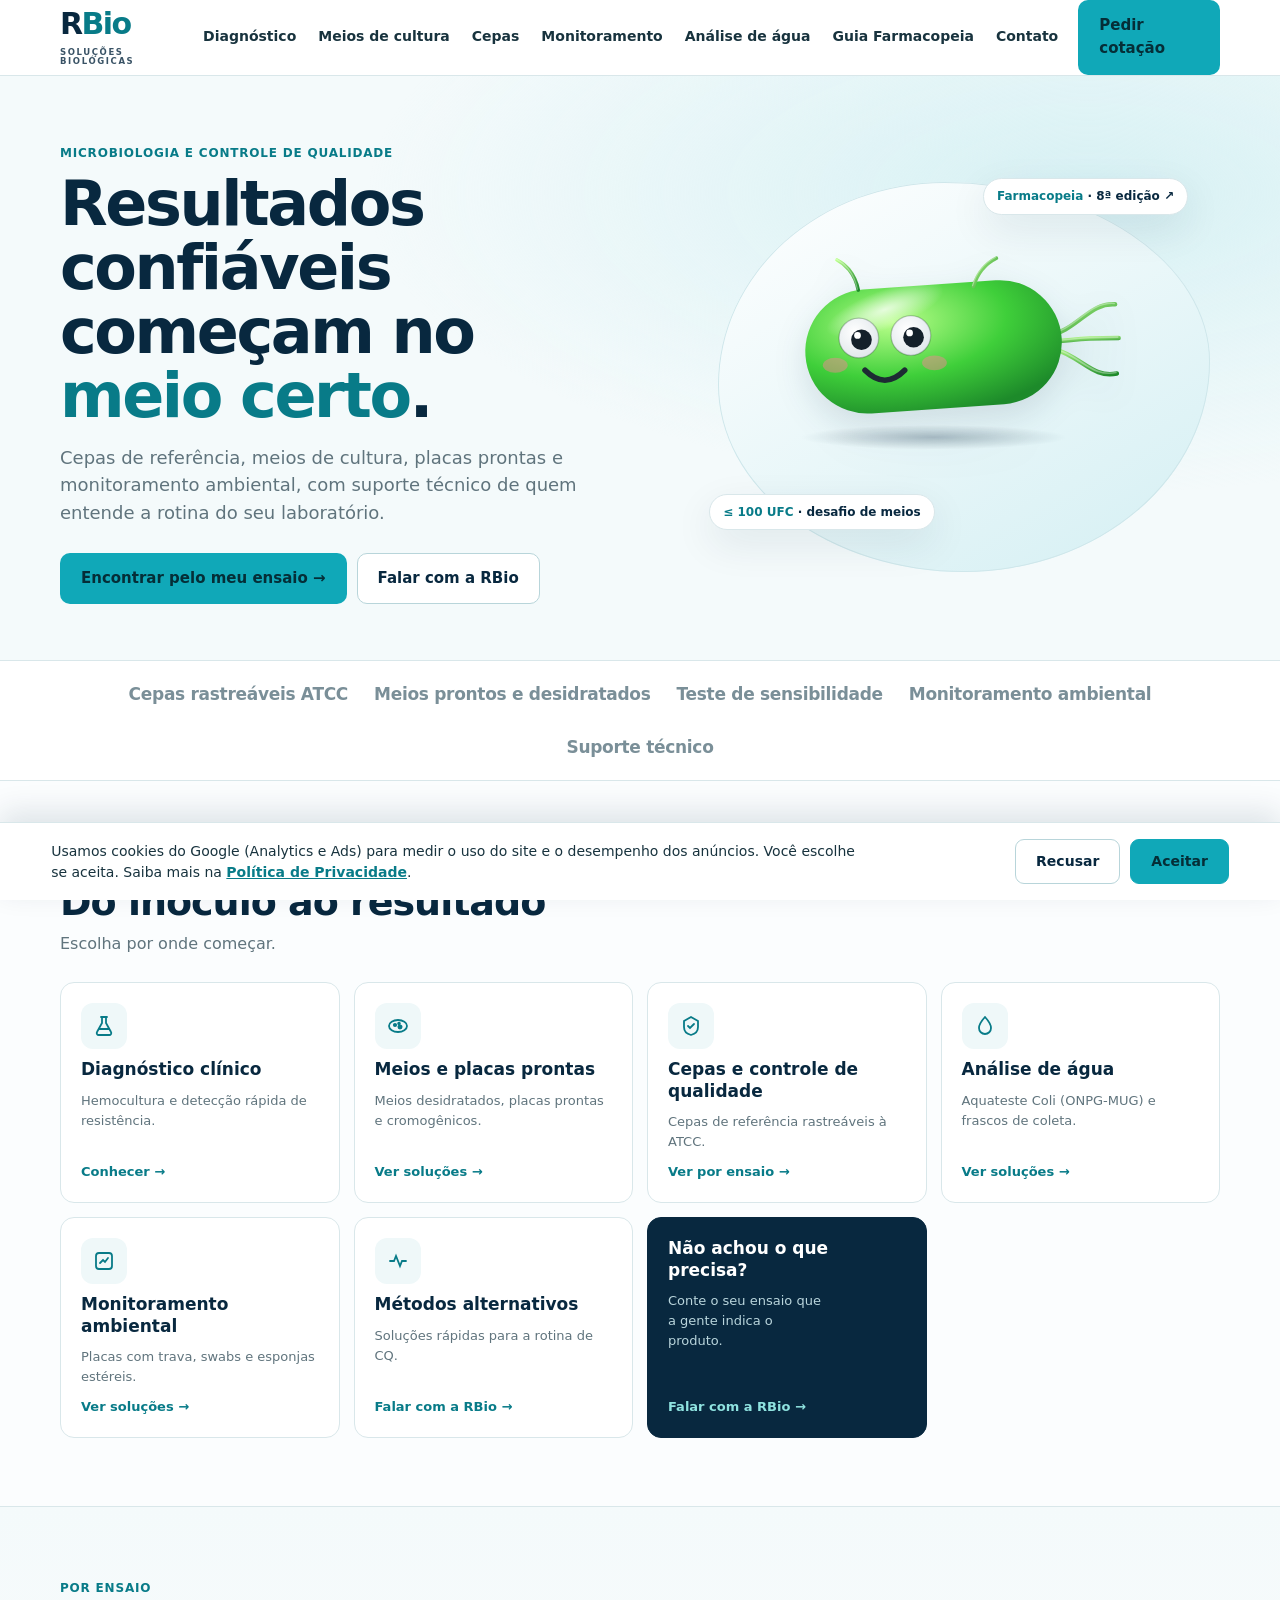
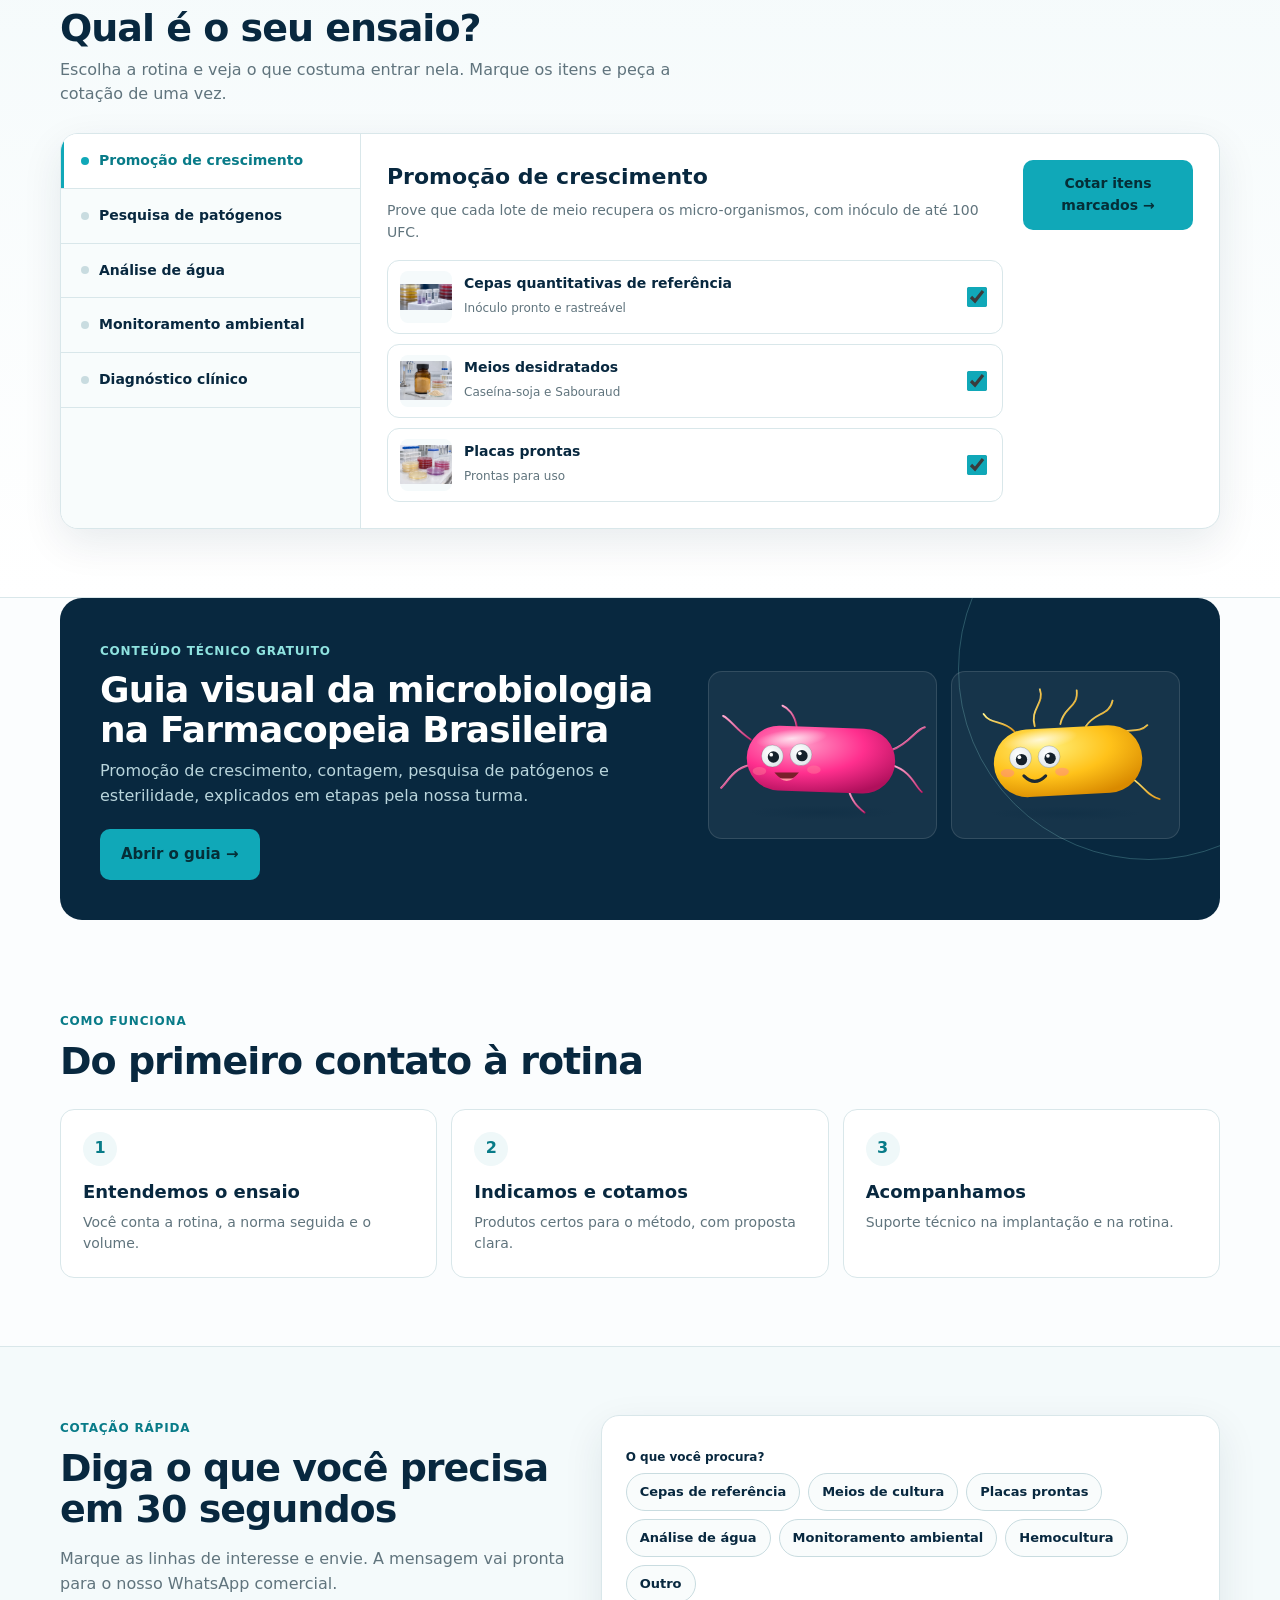
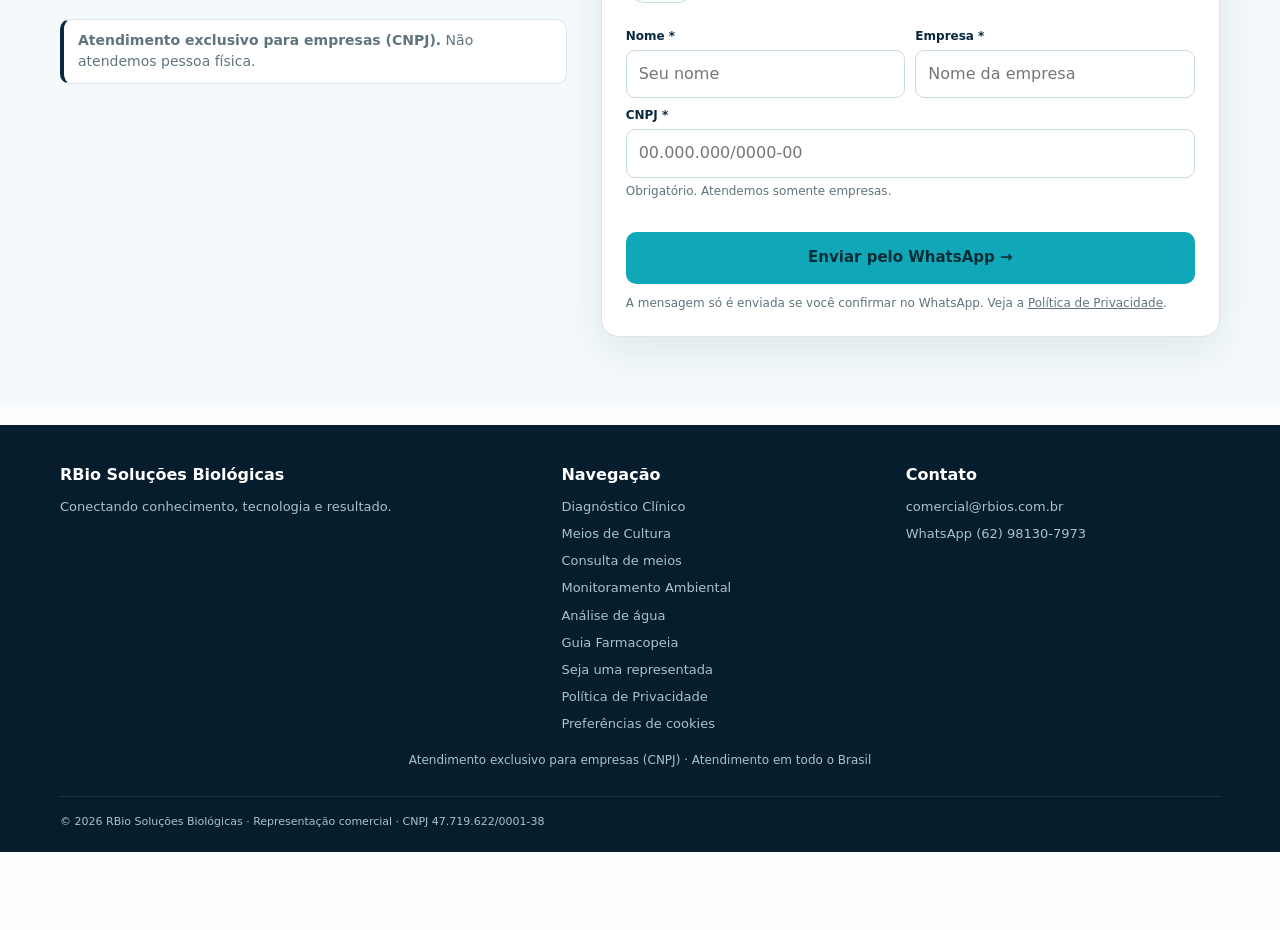
==== index.html @ 9f520101 "Remove MALDI-TOF/Zybio, Biokar e referências Microbiologics do site - Remove links de MALDI-TOF do m" ====
<!doctype html>
<html lang="pt-BR">
<head>
<meta charset="utf-8">
<meta name="viewport" content="width=device-width,initial-scale=1">
<title>RBio Soluções Biológicas | Microbiologia e controle de qualidade</title>
<meta name="description" content="Soluções em microbiologia, diagnóstico clínico, meios de cultura, monitoramento ambiental e análise de água para laboratórios e indústrias.">
<link rel="canonical" href="https://rbios.com.br/">
<meta property="og:type" content="website">
<meta property="og:site_name" content="RBio Soluções Biológicas">
<meta property="og:locale" content="pt_BR">
<meta property="og:title" content="RBio Soluções Biológicas | Microbiologia e controle de qualidade">
<meta property="og:description" content="Soluções em microbiologia, diagnóstico clínico, meios de cultura, monitoramento ambiental e análise de água para laboratórios e indústrias.">
<meta property="og:url" content="https://rbios.com.br/">
<meta name="theme-color" content="#0B2D4A">
<link rel="stylesheet" href="cookies.css">
<script src="cookies.js" defer></script>
<!-- Google Ads tag: RBio -->
<script async src="https://www.googletagmanager.com/gtag/js?id=AW-18527985961"></script>
<script src="tags.js"></script>
<link rel="icon" href="favicon.svg" type="image/svg+xml">
<style>
:root{--navy:#08283f;--navy2:#0d4663;--cyan:#10a8b8;--cyan-dark:#087b88;--ice:#eff8f9;--text:#18333e;--muted:#60747d;--line:#d9e7ea;--shadow:0 14px 40px rgba(8,40,63,.09);--r:14px}
*{box-sizing:border-box}html{scroll-behavior:smooth;scroll-padding-top:80px}
body{margin:0;font-family:Inter,ui-sans-serif,system-ui,-apple-system,"Segoe UI",Roboto,Arial,sans-serif;color:var(--text);background:#fbfdfe;line-height:1.55}
a{color:inherit;text-decoration:none}button,input,select{font:inherit}
.container{width:min(1160px,92%);margin:auto}
.btn{display:inline-flex;align-items:center;justify-content:center;gap:8px;padding:13px 20px;border-radius:10px;font-size:15px;font-weight:800;border:1px solid transparent;cursor:pointer;transition:.2s}
.btn-primary{background:var(--cyan);color:#052e37}.btn-primary:hover{background:#0796a5;transform:translateY(-1px)}
.btn-outline{background:#fff;border-color:#b8d5da;color:var(--navy)}.btn-outline:hover{border-color:var(--cyan)}
.btn-dark{background:var(--navy);color:#fff}
.eyebrow{display:inline-block;color:var(--cyan-dark);font-size:12px;font-weight:850;letter-spacing:.8px;text-transform:uppercase;margin-bottom:10px}
/* header */
.header{position:sticky;top:0;z-index:50;background:rgba(255,255,255,.96);backdrop-filter:blur(10px);border-bottom:1px solid var(--line)}
.nav{min-height:70px;display:flex;align-items:center;justify-content:space-between;gap:20px}
.brand-wordmark{font-size:30px;line-height:1;font-weight:800;letter-spacing:-1.6px}.brand-wordmark b{color:var(--navy)}.brand-wordmark i{color:#087b88;font-style:normal}.brand-wordmark small{display:block;font-size:8.5px;margin-top:6px;letter-spacing:1.6px;color:#08283f;opacity:.8;font-weight:800}
.menu{display:flex;gap:22px;font-size:14px;font-weight:750}.menu a:hover{color:var(--cyan-dark)}
.menu-toggle{display:none;border:1px solid var(--line);background:#fff;border-radius:8px;width:42px;height:42px;font-size:20px;color:var(--navy)}
.mobile-menu{display:none;background:#fff;border-top:1px solid var(--line)}.mobile-menu a{display:block;padding:14px 4%;border-bottom:1px solid var(--line);font-weight:750}.mobile-menu.open{display:block}
/* hero */
.hero{position:relative;overflow:hidden;background:radial-gradient(1200px 500px at 85% 20%,#d7f1f4 0%,rgba(215,241,244,0) 60%),#f4fafb;border-bottom:1px solid var(--line);padding:64px 0 56px}
.hero-grid{display:grid;grid-template-columns:1.05fr .95fr;gap:40px;align-items:center}
.hero h1{font-size:clamp(38px,5vw,62px);line-height:1.03;letter-spacing:-2.4px;color:var(--navy);margin:0 0 16px}
.hero h1 em{font-style:normal;color:var(--cyan-dark)}
.hero p{font-size:18px;color:var(--muted);margin:0;max-width:560px}
.actions{display:flex;gap:10px;flex-wrap:wrap;margin-top:26px}
.trust{display:flex;gap:18px;flex-wrap:wrap;margin-top:24px;font-size:13px;color:var(--muted);font-weight:700}
.trust span:before{content:"✓";color:var(--cyan-dark);margin-right:6px;font-weight:900}
.stage{position:relative;height:440px}
.blob{position:absolute;inset:30px 10px 20px 30px;background:linear-gradient(150deg,#ffffff 0%,#d4eff3 100%);border-radius:46% 54% 50% 50%/52% 46% 54% 48%;box-shadow:inset 0 0 0 1px #cfe7eb}
.ch{position:absolute;filter:drop-shadow(0 12px 16px rgba(8,40,63,.12));animation:float 5s ease-in-out infinite}
.ch img{width:100%;display:block}.ch:hover img{transform:scale(1.04);transition:.2s}.ch:focus-visible{outline:3px solid rgba(16,168,184,.5);border-radius:20px}
@keyframes float{0%,100%{transform:translateY(0)}50%{transform:translateY(-10px)}}
.ch.c1{width:70%;left:12%;top:12%;animation-delay:0s;z-index:3}
.ch.c2{width:34%;left:0;top:4%;animation-delay:-1.2s}
.ch.c3{width:34%;right:-2%;top:2%;animation-delay:-2.4s}
.ch.c4{width:34%;right:2%;bottom:4%;animation-delay:-3.1s}
.ch.c5{width:33%;right:0;bottom:4%;animation-delay:-.6s}
.tag{position:absolute;z-index:4;background:#fff;border:1px solid var(--line);border-radius:999px;padding:8px 13px;font-size:12px;font-weight:800;color:var(--navy);box-shadow:var(--shadow)}
.tag b{color:var(--cyan-dark)}
a.tag{text-decoration:none;cursor:pointer}a.tag:hover{border-color:var(--cyan-dark)}
.tag.t1{left:4%;bottom:14%}.tag.t2{right:6%;top:6%}
.rel{position:relative}.peek{position:absolute;z-index:2;width:190px;animation:float 5.5s ease-in-out infinite;filter:drop-shadow(0 12px 16px rgba(8,40,63,.12))}.peek img{width:100%;display:block}
.peek.p-sol{right:10px;top:-50px;width:150px}.peek.p-maldi{left:-70px;bottom:-56px;width:170px;animation-delay:-2s}.feature .peek img{border:0;box-shadow:none;border-radius:0}.peek.p-steps{right:10px;top:-40px;width:180px;animation-delay:-1s}
@media(prefers-reduced-motion:reduce){.ch,.peek{animation:none}}
/* brands */
.brands{background:#fff;border-bottom:1px solid var(--line);padding:20px 0}
.brands .container{display:flex;align-items:center;gap:26px;flex-wrap:wrap;justify-content:center}
.brands small{font-size:11px;letter-spacing:1px;text-transform:uppercase;color:var(--muted);font-weight:800}
.brand-chip{font-size:17px;font-weight:850;color:#7a8f98;letter-spacing:-.3px}
/* sections */
section{padding:68px 0}
.head{margin-bottom:26px}.head h2{margin:0;color:var(--navy);font-size:clamp(28px,3.4vw,38px);letter-spacing:-1px;line-height:1.1}.head p{margin:8px 0 0;color:var(--muted);max-width:640px}
.grid4{display:grid;grid-template-columns:repeat(4,1fr);gap:14px}
.card{position:relative;display:flex;flex-direction:column;gap:10px;background:#fff;border:1px solid var(--line);border-radius:var(--r);padding:20px;min-height:178px;transition:.2s;overflow:hidden}
.card:hover{border-color:#9ccfd5;transform:translateY(-3px);box-shadow:var(--shadow)}
.ico{width:46px;height:46px;border-radius:12px;background:var(--ice);display:grid;place-items:center;color:var(--cyan-dark)}
.ico svg{width:24px;height:24px}
.card h3{margin:0;color:var(--navy);font-size:17px;line-height:1.25}
.card p{margin:0;color:var(--muted);font-size:13px}
.card .go{margin-top:auto;font-size:13px;font-weight:850;color:var(--cyan-dark)}
.card.cta{background:var(--navy);border-color:var(--navy);color:#fff}.card.cta h3{color:#fff}.card.cta p{color:#b9d5dc}.card.cta .go{color:#8fe3e0}
.card.cta{padding-right:96px}.card.cta img{position:absolute;right:-18px;bottom:-14px;width:120px;opacity:.95}
/* finder */
.finder{background:linear-gradient(180deg,#f4fafb,#fff);border-top:1px solid var(--line);border-bottom:1px solid var(--line)}
.finder-box{display:grid;grid-template-columns:300px 1fr;gap:0;background:#fff;border:1px solid var(--line);border-radius:18px;overflow:hidden;box-shadow:var(--shadow)}
.tabs{display:flex;flex-direction:column;border-right:1px solid var(--line);background:#f8fcfc}
.tabs button{all:unset;cursor:pointer;padding:16px 20px;border-bottom:1px solid var(--line);font-size:14px;font-weight:800;color:var(--navy);display:flex;gap:10px;align-items:center}
.tabs button:before{content:"";width:8px;height:8px;border-radius:50%;background:#c9dce0}
.tabs button[aria-selected="true"]{background:#fff;color:var(--cyan-dark);box-shadow:inset 3px 0 0 var(--cyan)}
.tabs button[aria-selected="true"]:before{background:var(--cyan)}
.tabs button:focus-visible{outline:3px solid rgba(16,168,184,.45);outline-offset:-3px}
.panel{padding:26px;display:grid;grid-template-columns:1fr 170px;gap:20px}
.panel h3{margin:0 0 6px;color:var(--navy);font-size:22px}.panel>div>p{margin:0 0 16px;color:var(--muted);font-size:14px}
.items{display:grid;gap:10px}
.item{display:flex;gap:12px;align-items:center;border:1px solid var(--line);border-radius:12px;padding:10px 12px}
.item img{width:52px;height:52px;object-fit:contain;background:#f5fafb;border-radius:8px;flex:0 0 auto}
.item b{display:block;color:var(--navy);font-size:14px}.item span{font-size:12px;color:var(--muted)}
.item input{margin-left:auto;width:20px;height:20px;accent-color:var(--cyan)}
.panel-side{display:flex;flex-direction:column;align-items:center;justify-content:space-between;gap:14px;text-align:center}
.panel-side img{width:100%;max-width:170px}
.panel-side .btn{width:100%;font-size:14px;padding:12px 10px}
/* destaque */
.feature{display:grid;grid-template-columns:1fr 1fr;gap:40px;align-items:center}
.feature img{width:100%;border-radius:16px;border:1px solid var(--line);box-shadow:var(--shadow)}
.feature h2{font-size:clamp(28px,3.4vw,40px);color:var(--navy);margin:0 0 10px;letter-spacing:-1px;line-height:1.08}
.feature p{color:var(--muted);font-size:17px}
.stats{display:grid;grid-template-columns:repeat(3,1fr);gap:10px;margin:20px 0 24px}
.stat{border:1px solid var(--line);border-radius:12px;padding:12px;background:#fff}.stat b{display:block;color:var(--navy);font-size:15px}.stat span{font-size:12px;color:var(--muted)}
/* guide */
.guide{background:var(--navy);color:#dcefF2;border-radius:22px;padding:40px;display:grid;grid-template-columns:1.1fr .9fr;gap:30px;align-items:center;overflow:hidden;position:relative}
.guide:after{content:"";position:absolute;right:-120px;top:-120px;width:380px;height:380px;border-radius:50%;border:1px solid rgba(143,227,224,.25)}
.guide h2{color:#fff;font-size:clamp(26px,3.2vw,36px);margin:0 0 10px;letter-spacing:-.8px;line-height:1.1}.guide p{color:#b9d5dc;margin:0 0 20px}
.guide .eyebrow{color:#8fe3e0}
.turma{display:grid;grid-template-columns:repeat(3,1fr);gap:8px;position:relative;z-index:1}
.turma span{display:block}.turma.duo{grid-template-columns:1fr 1fr;gap:14px}.turma img{width:100%;background:rgba(255,255,255,.06);border:1px solid rgba(255,255,255,.12);border-radius:14px;padding:6px}
/* steps */
.steps{display:grid;grid-template-columns:repeat(3,1fr);gap:14px;counter-reset:s}
.step{background:#fff;border:1px solid var(--line);border-radius:var(--r);padding:22px}
.step:before{counter-increment:s;content:counter(s);display:grid;place-items:center;width:34px;height:34px;border-radius:50%;background:var(--ice);color:var(--cyan-dark);font-weight:900;margin-bottom:12px}
.step h3{margin:0 0 6px;color:var(--navy);font-size:18px}.step p{margin:0;color:var(--muted);font-size:14px}
/* quote */
.quote{display:grid;grid-template-columns:.9fr 1.1fr;gap:34px;align-items:start}
.quote h2{color:var(--navy);font-size:clamp(28px,3.4vw,38px);margin:0 0 10px;letter-spacing:-1px;line-height:1.1}.quote p{color:var(--muted)}
.qform{background:#fff;border:1px solid var(--line);border-radius:18px;padding:24px;box-shadow:var(--shadow)}
.chips{display:flex;flex-wrap:wrap;gap:8px;margin:6px 0 16px}
.chips label{cursor:pointer}.chips input{position:absolute;opacity:0}
.chips span{display:inline-block;border:1px solid #c9dce0;border-radius:999px;padding:8px 13px;font-size:13px;font-weight:750;color:var(--navy);background:#f9fcfc;transition:.15s}
.chips input:checked+span{background:var(--cyan);border-color:var(--cyan);color:#052e37}
.chips input:focus-visible+span{outline:3px solid rgba(16,168,184,.45)}
.qform label.f{display:block;font-size:12px;font-weight:800;color:var(--navy);margin:8px 0 4px}
.qform input[type=text]{width:100%;border:1px solid #c9dce0;border-radius:9px;padding:11px 12px}
.two{display:grid;grid-template-columns:1fr 1fr;gap:10px}
.cnpj-note{display:inline-block;background:#fff;border:1px solid var(--line);border-left:4px solid var(--navy);border-radius:10px;padding:10px 14px;font-size:14px;margin-top:6px}
.qerr{color:#b42318;font-size:12px;min-height:16px;margin:8px 0}
footer{background:#061d2d;color:#a9c2cc;padding:38px 0 22px;margin-top:20px}
.footer-grid{display:grid;grid-template-columns:1.5fr 1fr 1fr;gap:30px}.footer-title{color:#fff;font-weight:850;margin-bottom:9px}footer a{display:block;font-size:13px;margin:7px 0}
.copyright{border-top:1px solid rgba(255,255,255,.1);margin-top:26px;padding-top:16px;font-size:11px}

@media(max-width:960px){.menu,.nav>.btn{display:none}.menu-toggle{display:block}.hero-grid,.feature,.guide,.quote{grid-template-columns:1fr}.stage{height:340px;max-width:460px;margin:auto;width:100%}.grid4{grid-template-columns:1fr 1fr}.finder-box{grid-template-columns:1fr}.tabs{flex-direction:row;overflow-x:auto;border-right:0;border-bottom:1px solid var(--line)}.tabs button{white-space:nowrap;border-bottom:0;border-right:1px solid var(--line)}.tabs button[aria-selected="true"]{box-shadow:inset 0 -3px 0 var(--cyan)}.panel{grid-template-columns:1fr}.panel-side{flex-direction:row}.panel-side img{max-width:110px}.steps{grid-template-columns:1fr}.footer-grid{grid-template-columns:1fr 1fr}}
@media(max-width:960px){.peek{width:130px}.peek.p-sol{top:-20px}.peek.p-maldi{left:auto;right:-6px;bottom:auto;top:-70px;width:120px}.peek.p-steps{top:-26px;width:120px}}
@media(max-width:560px){.has-peek .head{padding-right:92px}.peek{width:92px}.peek.p-sol{top:-6px;right:-8px}.peek.p-steps{width:96px;top:-4px;right:-8px}.quote span[data-acao]{width:120px!important}.hero{padding:40px 0}.hero p{font-size:16px}.actions .btn{width:100%}.stage{height:290px}.grid4{grid-template-columns:1fr 1fr;gap:10px}.card{min-height:auto;padding:14px;gap:8px}.card p{display:none}.card h3{font-size:15px}.ico{width:38px;height:38px}.card.cta{grid-column:1/-1;padding-right:110px}.card.cta p{display:block}.tag{font-size:10.5px;padding:6px 10px}.tag.t1{left:0;top:auto;bottom:-2%}.tag.t2{right:0;top:-2%}.stats{grid-template-columns:1fr}.guide{padding:26px}.two{grid-template-columns:1fr}.footer-grid{grid-template-columns:1fr}.brand-chip{font-size:15px}.brands .container{gap:14px}}
.feature .rel>img{height:auto!important;aspect-ratio:2/1;object-fit:cover}
.menu a{white-space:nowrap}
@media(max-width:1180px){.menu,.nav>.btn{display:none}.menu-toggle{display:block}}
</style>
</head>
<body>
<header class="header">
<div class="container nav">
<a class="brand" href="index.html" aria-label="RBio Soluções Biológicas"><span class="brand-wordmark"><b>R</b><i>Bio</i><small>SOLUÇÕES BIOLÓGICAS</small></span></a>
<nav class="menu" aria-label="Navegação principal"><a href="diagnostico-clinico.html">Diagnóstico</a><a href="meios-de-cultura.html">Meios de cultura</a><a href="cepas-de-referencia.html">Cepas</a><a href="monitoramento-ambiental.html">Monitoramento</a><a href="analise-de-agua.html">Análise de água</a><a href="farmacopeia.html">Guia Farmacopeia</a><a href="#contato">Contato</a></nav>
<a class="btn btn-primary" href="#contato">Pedir cotação</a>
<button class="menu-toggle" aria-label="Abrir menu" aria-expanded="false" aria-controls="mm" onclick="this.setAttribute('aria-expanded',document.getElementById('mm').classList.toggle('open'))">☰</button>
</div>
<div class="mobile-menu" id="mm"><a href="index.html">Início</a><a href="diagnostico-clinico.html">Diagnóstico</a><a href="meios-de-cultura.html">Meios de cultura</a><a href="cepas-de-referencia.html">Cepas de referência</a><a href="monitoramento-ambiental.html">Monitoramento</a><a href="analise-de-agua.html">Análise de água</a><a href="farmacopeia.html">Guia Farmacopeia</a><a href="#contato">Contato</a></div>
</header>

<main>
<section class="hero">
<div class="container hero-grid">
<div>
<span class="eyebrow">Microbiologia e controle de qualidade</span>
<h1>Resultados confiáveis começam no <em>meio certo</em>.</h1>
<p>Cepas de referência, meios de cultura, placas prontas e monitoramento ambiental, com suporte técnico de quem entende a rotina do seu laboratório.</p>
<div class="actions"><a class="btn btn-primary" href="#ensaio">Encontrar pelo meu ensaio →</a><a class="btn btn-outline" href="#contato">Falar com a RBio</a></div>
</div>
<div class="stage">
<div class="blob"></div>
<div class="ch c1" data-acao="pigmento" data-nome="Pseudomonas aeruginosa" data-fato="Nado com um flagelo polar. Me pega se for capaz!"><img src="img/turma/pseudomonas.svg" alt="Pseudomonas aeruginosa"></div>
<div class="tag t1" aria-hidden="true"><b>≤ 100 UFC</b> · desafio de meios</div>
<a class="tag t2" href="https://www.gov.br/anvisa/pt-br/assuntos/farmacopeia/farmacopeia-brasileira" target="_blank" rel="noopener" aria-label="Farmacopeia Brasileira 8ª edição no site da Anvisa (abre em nova aba)"><b>Farmacopeia</b> · 8ª edição ↗</a>
</div>
</div>
</section>

<div class="brands"><div class="container"><span class="brand-chip">Cepas rastreáveis ATCC</span><span class="brand-chip">Meios prontos e desidratados</span><span class="brand-chip">Teste de sensibilidade</span><span class="brand-chip">Monitoramento ambiental</span><span class="brand-chip">Suporte técnico</span></div></div>

<section id="solucoes">
<div class="container rel">
<div class="head"><span class="eyebrow">Soluções</span><h2>Do inóculo ao resultado</h2><p>Escolha por onde começar.</p></div>
<div class="grid4">
<a class="card" href="diagnostico-clinico.html"><span class="ico"><svg viewBox="0 0 24 24" fill="none" stroke="currentColor" stroke-width="1.8" stroke-linecap="round"><path d="M9 3h6M10 3v6l-5 9a2 2 0 0 0 2 3h10a2 2 0 0 0 2-3l-5-9V3"/><path d="M7.5 15h9"/></svg></span><h3>Diagnóstico clínico</h3><p>Hemocultura e detecção rápida de resistência.</p><span class="go">Conhecer →</span></a>
<a class="card" href="meios-de-cultura.html"><span class="ico"><svg viewBox="0 0 24 24" fill="none" stroke="currentColor" stroke-width="1.8"><ellipse cx="12" cy="12" rx="9" ry="6"/><circle cx="9" cy="11" r="1.2" fill="currentColor"/><circle cx="14" cy="13" r="1.6" fill="currentColor"/><circle cx="13" cy="9.5" r=".9" fill="currentColor"/></svg></span><h3>Meios e placas prontas</h3><p>Meios desidratados, placas prontas e cromogênicos.</p><span class="go">Ver soluções →</span></a>
<a class="card" href="#ensaio"><span class="ico"><svg viewBox="0 0 24 24" fill="none" stroke="currentColor" stroke-width="1.8" stroke-linecap="round"><path d="M12 3l7 4v6c0 4-3 7-7 8-4-1-7-4-7-8V7z"/><path d="M9 12l2 2 4-4"/></svg></span><h3>Cepas e controle de qualidade</h3><p>Cepas de referência rastreáveis à ATCC.</p><span class="go">Ver por ensaio →</span></a>
<a class="card" href="analise-de-agua.html"><span class="ico"><svg viewBox="0 0 24 24" fill="none" stroke="currentColor" stroke-width="1.8" stroke-linecap="round"><path d="M12 3s6 6.5 6 11a6 6 0 0 1-12 0c0-4.5 6-11 6-11z"/></svg></span><h3>Análise de água</h3><p>Aquateste Coli (ONPG-MUG) e frascos de coleta.</p><span class="go">Ver soluções →</span></a>
<a class="card" href="monitoramento-ambiental.html"><span class="ico"><svg viewBox="0 0 24 24" fill="none" stroke="currentColor" stroke-width="1.8" stroke-linecap="round"><rect x="4" y="4" width="16" height="16" rx="3"/><path d="M8 14l3-3 2 2 3-4"/></svg></span><h3>Monitoramento ambiental</h3><p>Placas com trava, swabs e esponjas estéreis.</p><span class="go">Ver soluções →</span></a>
<a class="card" href="#contato"><span class="ico"><svg viewBox="0 0 24 24" fill="none" stroke="currentColor" stroke-width="1.8" stroke-linecap="round"><path d="M4 12h4l2-5 4 10 2-5h4"/></svg></span><h3>Métodos alternativos</h3><p>Soluções rápidas para a rotina de CQ.</p><span class="go">Falar com a RBio →</span></a>
<a class="card cta" href="#contato"><h3>Não achou o que precisa?</h3><p>Conte o seu ensaio que a gente indica o produto.</p><span class="go">Falar com a RBio →</span></a>
</div>
</div>
</section>

<section class="finder" id="ensaio">
<div class="container">
<div class="head"><span class="eyebrow">Por ensaio</span><h2>Qual é o seu ensaio?</h2><p>Escolha a rotina e veja o que costuma entrar nela. Marque os itens e peça a cotação de uma vez.</p></div>
<div class="finder-box">
<div class="tabs" role="tablist" id="tabs"></div>
<div class="panel" id="panel" role="tabpanel"></div>
</div>
</div>
</section>


<section style="padding-top:0">
<div class="container">
<div class="guide">
<div>
<span class="eyebrow">Conteúdo técnico gratuito</span>
<h2>Guia visual da microbiologia na Farmacopeia Brasileira</h2>
<p>Promoção de crescimento, contagem, pesquisa de patógenos e esterilidade, explicados em etapas pela nossa turma.</p>
<a class="btn btn-primary" href="farmacopeia.html">Abrir o guia →</a>
</div>
<div class="turma duo"><span data-acao="agito" data-nome="Escherichia coli" data-fato="Sou rosa no MacConkey porque fermento lactose."><img src="img/turma/ecoli.svg" alt="Escherichia coli"></span><span data-acao="agito" data-nome="Salmonella" data-fato="No XLD, minhas colônias ficam com centro preto."><img src="img/turma/salmonella.svg" alt="Salmonella"></span></div>
</div>
</div>
</section>

<section style="padding-top:20px">
<div class="container">
<div class="rel"></div>
<div class="head"><span class="eyebrow">Como funciona</span><h2>Do primeiro contato à rotina</h2></div>
<div class="steps">
<div class="step"><h3>Entendemos o ensaio</h3><p>Você conta a rotina, a norma seguida e o volume.</p></div>
<div class="step"><h3>Indicamos e cotamos</h3><p>Produtos certos para o método, com proposta clara.</p></div>
<div class="step"><h3>Acompanhamos</h3><p>Suporte técnico na implantação e na rotina.</p></div>
</div>
</div>
</section>

<section id="contato" style="background:#f4fafb;border-top:1px solid var(--line)">
<div class="container quote">
<div>
<span class="eyebrow">Cotação rápida</span>
<h2>Diga o que você precisa em 30 segundos</h2>
<p>Marque as linhas de interesse e envie. A mensagem vai pronta para o nosso WhatsApp comercial.</p>
<p class="cnpj-note"><strong>Atendimento exclusivo para empresas (CNPJ).</strong> Não atendemos pessoa física.</p>
</div>
<form class="qform" id="qform" novalidate>
<label class="f">O que você procura?</label>
<div class="chips" id="chips"></div>
<div class="two"><div><label class="f" for="qn">Nome *</label><input type="text" id="qn" placeholder="Seu nome" autocomplete="name" required></div><div><label class="f" for="qe">Empresa *</label><input type="text" id="qe" placeholder="Nome da empresa" autocomplete="organization" required></div></div>
<label class="f" for="qc">CNPJ *</label><input type="text" id="qc" placeholder="00.000.000/0000-00" inputmode="numeric" maxlength="18" autocomplete="off" required aria-describedby="qcd">
<p id="qcd" style="font-size:12px;color:var(--muted);margin:4px 0 0">Obrigatório. Atendemos somente empresas.</p>
<p class="qerr" id="qerr" role="alert"></p>
<button class="btn btn-primary" type="submit" style="width:100%">Enviar pelo WhatsApp →</button>
<p style="font-size:12px;color:var(--muted);margin:10px 0 0">A mensagem só é enviada se você confirmar no WhatsApp. Veja a <a href="politica-de-privacidade.html" style="text-decoration:underline">Política de Privacidade</a>.</p>
</form>
</div>
</section>
</main>

<footer><div class="container footer-grid"><div><div class="footer-title">RBio Soluções Biológicas</div><div style="font-size:13px">Conectando conhecimento, tecnologia e resultado.</div></div><div><div class="footer-title">Navegação</div><a href="diagnostico-clinico.html">Diagnóstico Clínico</a><a href="meios-de-cultura.html">Meios de Cultura</a><a href="consulta-meios.html">Consulta de meios</a><a href="monitoramento-ambiental.html">Monitoramento Ambiental</a><a href="analise-de-agua.html">Análise de água</a><a href="farmacopeia.html">Guia Farmacopeia</a><a href="parcerias.html">Seja uma representada</a><a href="politica-de-privacidade.html">Política de Privacidade</a><a href="politica-de-privacidade.html#cookies" data-cookie-prefs>Preferências de cookies</a></div><div><div class="footer-title">Contato</div><a href="mailto:comercial@rbios.com.br">comercial@rbios.com.br</a><a href="https://wa.me/5562981307973" target="_blank" rel="noopener">WhatsApp (62) 98130-7973</a></div></div><div class="container" style="font-size:12px;text-align:center;margin-top:10px">Atendimento exclusivo para empresas (CNPJ) · Atendimento em todo o Brasil</div><div class="container copyright">© 2026 RBio Soluções Biológicas · Representação comercial · CNPJ 47.719.622/0001-38</div></footer>
<script src="turma-viva.js" defer></script>

<script>
(function(){
var WA='5562981307973';
var E=[
{k:'Promoção de crescimento',d:'Prove que cada lote de meio recupera os micro-organismos, com inóculo de até 100 UFC.',m:'staphylococcus',i:[['Cepas quantitativas de referência','Inóculo pronto e rastreável','img/cepas-referencia-controle.webp'],['Meios desidratados','Caseína-soja e Sabouraud','img/meios-desidratados.webp'],['Placas prontas','Prontas para uso','img/meios-cultura-prontos.webp']]},
{k:'Pesquisa de patógenos',d:'Meios seletivos e controles positivos para E. coli, Salmonella, P. aeruginosa e S. aureus.',m:'ecoli',i:[['Meios seletivos desidratados','MacConkey, manitol, cetrimida, EEB Mossel','img/meios-seletivos.webp'],['Meios cromogênicos','Leitura mais rápida','img/meios-cromogenicos.webp'],['Cepas de controle','Controle positivo e negativo','img/cepas-referencia-controle.webp']]},
{k:'Análise de água',d:'Coliformes totais e E. coli por substrato cromogênico e coleta correta da amostra.',m:'giardia',i:[['Aquateste Coli','Substrato ONPG-MUG','img/aquateste-coli.webp'],['Frascos de coleta','Com ou sem tiossulfato','img/frasco-amostra-agua.webp'],['Suplemento MUG','Para métodos em placa','img/suplementos-microbiologicos.webp']]},
{k:'Monitoramento ambiental',d:'Superfícies, ar e pessoas, com placas que não abrem no transporte.',m:'aspergillus',i:[['Placas com trava','Segurança no transporte','img/placas-com-trava.webp'],['Placas de monitoramento','Contato e sedimentação','img/placas-monitoramento-ambiental.webp'],['Swab SRK 922C','Coleta de superfície','img/swab-srk-922c-copan.webp']]},
{k:'Diagnóstico clínico',d:'Hemocultura e detecção rápida de carbapenemases.',m:'salmonella',i:[['Frascos de hemocultura','Aeróbios e anaeróbios','img/hemocultura-laboratorio.webp'],['NG-Test CARBA 5','Detecção rápida de resistência','img/ng-test-carba5.webp']]}
];
var tabs=document.getElementById('tabs'),panel=document.getElementById('panel');
function esc(s){return s.replace(/[&<>"]/g,function(c){return{'&':'&amp;','<':'&lt;','>':'&gt;','"':'&quot;'}[c]})}
function show(n){
[].forEach.call(tabs.children,function(b,i){b.setAttribute('aria-selected',i===n?'true':'false');b.tabIndex=i===n?0:-1;});
var e=E[n];
panel.innerHTML='<div><h3>'+esc(e.k)+'</h3><p>'+esc(e.d)+'</p><div class="items">'+e.i.map(function(it,j){return '<label class="item"><img src="'+it[2]+'" alt="" loading="lazy"><div><b>'+esc(it[0])+'</b><span>'+esc(it[1])+'</span></div><input type="checkbox" checked data-n="'+esc(it[0])+'" aria-label="Incluir '+esc(it[0])+' na cotação"></label>'}).join('')+'</div></div>'+
'<div class="panel-side"><button class="btn btn-primary" type="button" id="fq">Cotar itens marcados →</button></div>';
document.getElementById('fq').onclick=function(){
var sel=[].map.call(panel.querySelectorAll('input:checked'),function(x){return x.dataset.n});
var msg='Olá, RBio! Quero uma cotação para '+e.k.toLowerCase()+':\n- '+(sel.length?sel.join('\n- '):'(me ajudem a escolher)');
if(typeof rbioLead==='function')rbioLead('buscador_ensaio');
window.open('https://wa.me/'+WA+'?text='+encodeURIComponent(msg),'_blank','noopener');
};
}
E.forEach(function(e,i){var b=document.createElement('button');b.type='button';b.role='tab';b.textContent=e.k;b.onclick=function(){show(i)};b.onkeydown=function(ev){if(ev.key==='ArrowDown'||ev.key==='ArrowRight'){ev.preventDefault();var j=(i+1)%E.length;show(j);tabs.children[j].focus()}if(ev.key==='ArrowUp'||ev.key==='ArrowLeft'){ev.preventDefault();var j=(i-1+E.length)%E.length;show(j);tabs.children[j].focus()}};tabs.appendChild(b)});
show(0);
var C=['Cepas de referência','Meios de cultura','Placas prontas','Análise de água','Monitoramento ambiental','Hemocultura','Outro'];
document.getElementById('chips').innerHTML=C.map(function(c){return '<label><input type="checkbox" value="'+c+'"><span>'+c+'</span></label>'}).join('');
var f=document.getElementById('qform'),qe=document.getElementById('qerr');
f.addEventListener('input',function(){qe.textContent=''});
function okCnpj(v){var c=v.replace(/\D/g,'');if(c.length!==14||/^(\d)\1+$/.test(c))return false;function dv(l){var t=0,p=l-7;for(var i=0;i<l;i++){t+=c[i]*p--;if(p<2)p=9}var r=t%11;return r<2?0:11-r}return dv(12)==c[12]&&dv(13)==c[13]}
var qc=document.getElementById('qc');qc.addEventListener('input',function(){var d=qc.value.replace(/\D/g,'').slice(0,14),o=d.slice(0,2);if(d.length>2)o+='.'+d.slice(2,5);if(d.length>5)o+='.'+d.slice(5,8);if(d.length>8)o+='/'+d.slice(8,12);if(d.length>12)o+='-'+d.slice(12);qc.value=o});
f.addEventListener('submit',function(ev){ev.preventDefault();
var sel=[].map.call(f.querySelectorAll('#chips input:checked'),function(x){return x.value});
var n=document.getElementById('qn').value.trim(),em=document.getElementById('qe').value.trim(),cj=document.getElementById('qc').value.trim();
if(!sel.length){qe.textContent='Marque pelo menos uma opção.';return}
if(!n){qe.textContent='Informe seu nome.';return}
if(!em){qe.textContent='Informe o nome da empresa.';return}
if(!okCnpj(cj)){qe.textContent='Informe um CNPJ válido. O atendimento é exclusivo para empresas.';document.getElementById('qc').focus();return}
var msg='Olá, RBio!\n\nNome: '+n+'\nEmpresa: '+em+'\nCNPJ: '+cj+'\nInteresse: '+sel.join(', ');
if(typeof rbioLead==='function')rbioLead('cotacao_rapida');
window.open('https://wa.me/'+WA+'?text='+encodeURIComponent(msg),'_blank','noopener');});
})();
</script>
</body>
</html>
---- cookies.css ----
.cookie-banner{position:fixed;left:0;right:0;bottom:0;z-index:70;background:#fff;border-top:1px solid #d9e7ea;box-shadow:0 -10px 30px rgba(8,40,63,.12);padding:16px 4%;display:flex;gap:18px;align-items:center;justify-content:space-between;flex-wrap:wrap;font:14px/1.5 Inter,ui-sans-serif,system-ui,-apple-system,"Segoe UI",Roboto,Arial,sans-serif;color:#18333e}
.cookie-banner p{margin:0;max-width:820px}
.cookie-banner a{color:#087b88;text-decoration:underline;font-weight:700}
.cookie-actions{display:flex;gap:10px}
.cookie-actions button{font:inherit;font-weight:800;padding:11px 20px;min-height:44px;border-radius:9px;border:1px solid #b8d5da;background:#fff;color:#08283f;cursor:pointer}
.cookie-actions button:hover{border-color:#10a8b8}
.cookie-actions button[data-c="granted"]{background:#10a8b8;border-color:#10a8b8;color:#052e37}
.cookie-actions button:focus-visible{outline:3px solid rgba(16,168,184,.5);outline-offset:2px}
body{padding-bottom:var(--cookie-h,0px)}
.whatsapp{bottom:calc(18px + var(--cookie-h,0px)) !important}
@media(max-width:600px){.cookie-banner{padding:12px 4%;font-size:13px;gap:12px}.cookie-actions{width:100%}.cookie-actions button{flex:1}}
@media(max-width:860px){footer{padding-bottom:84px}}
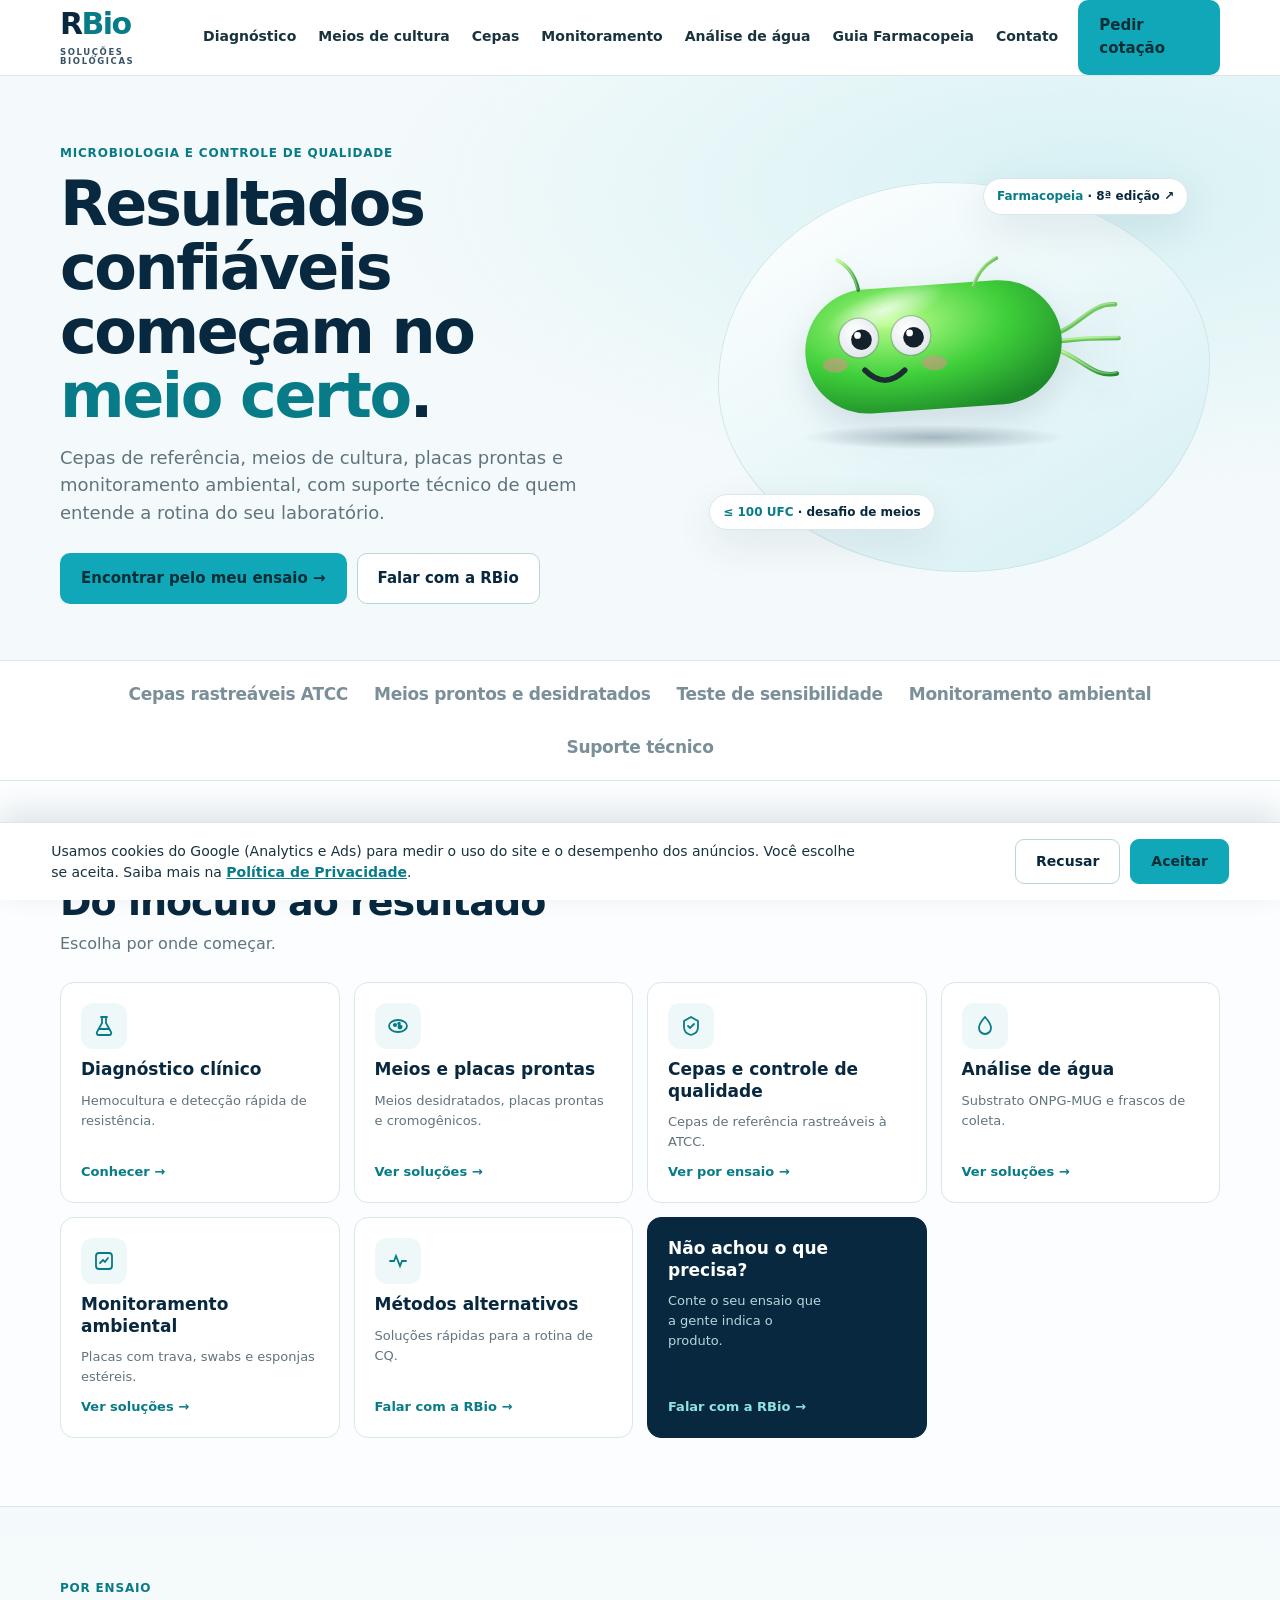
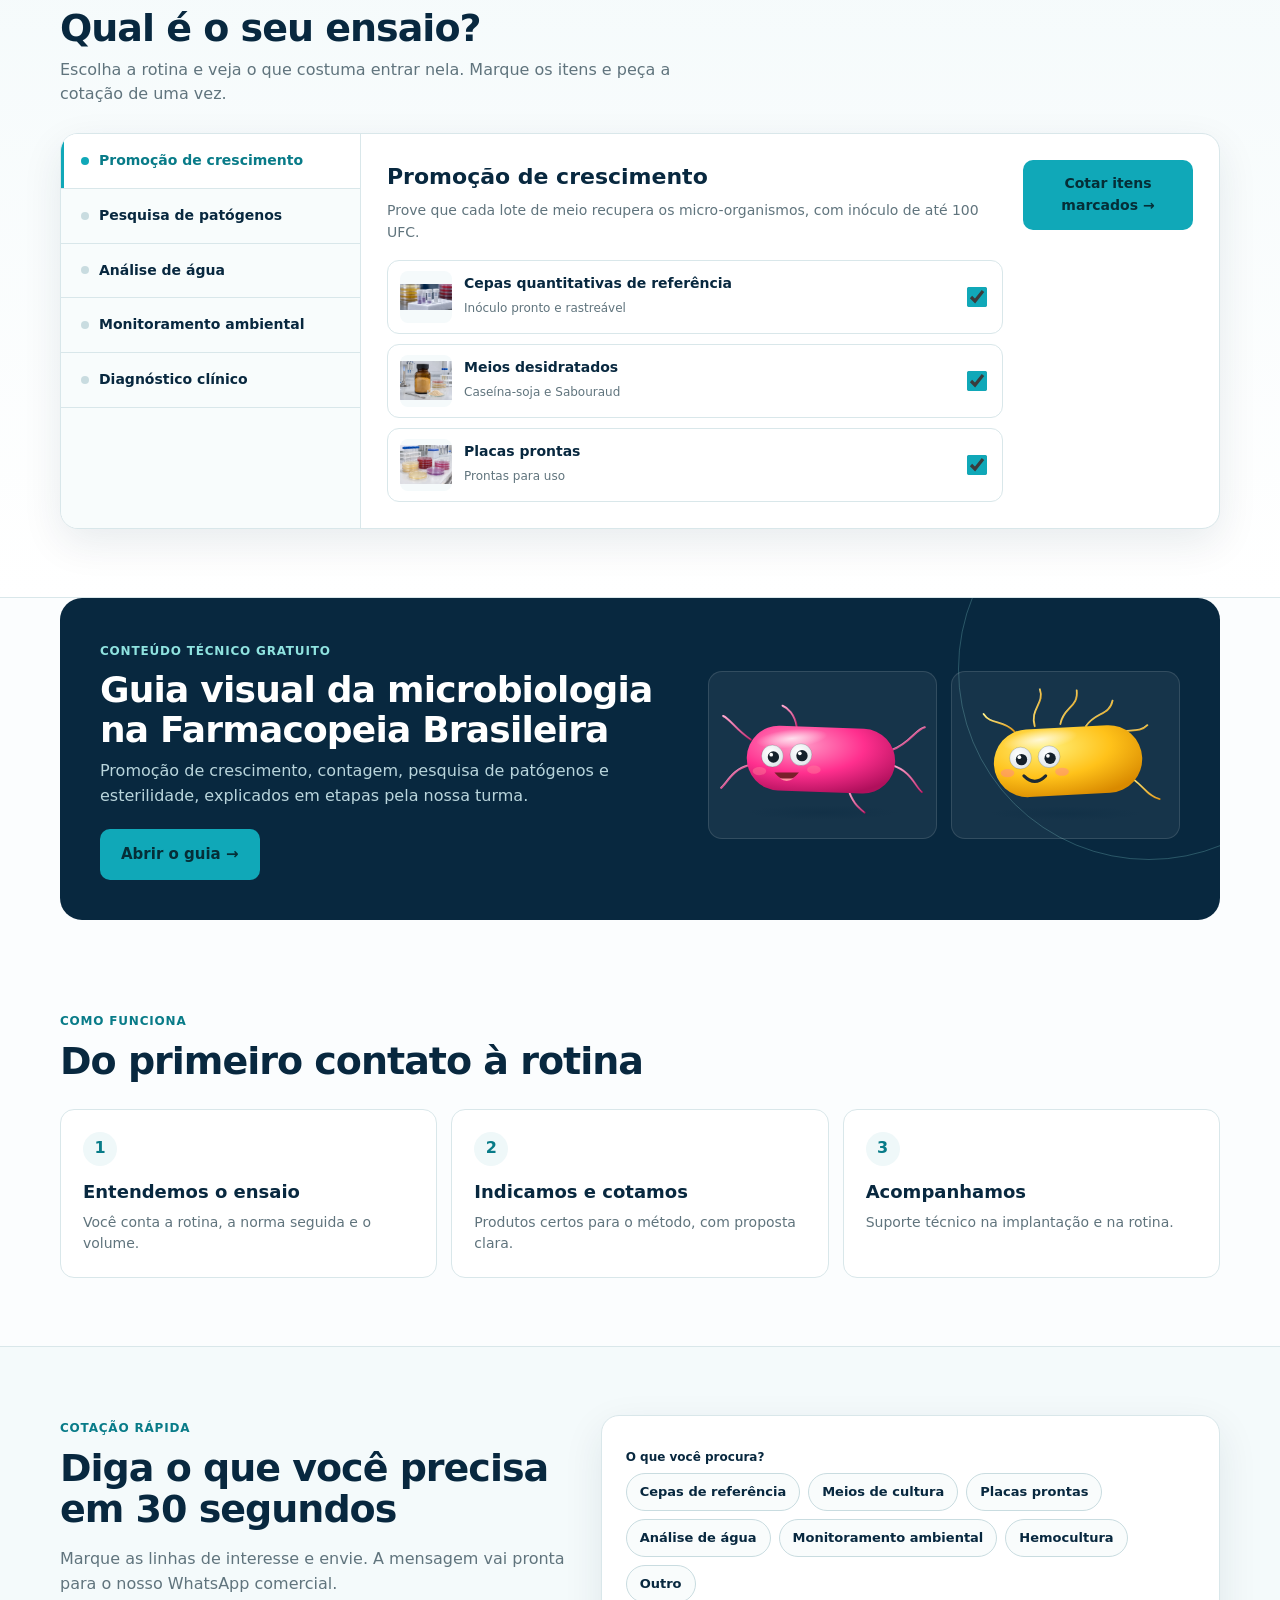
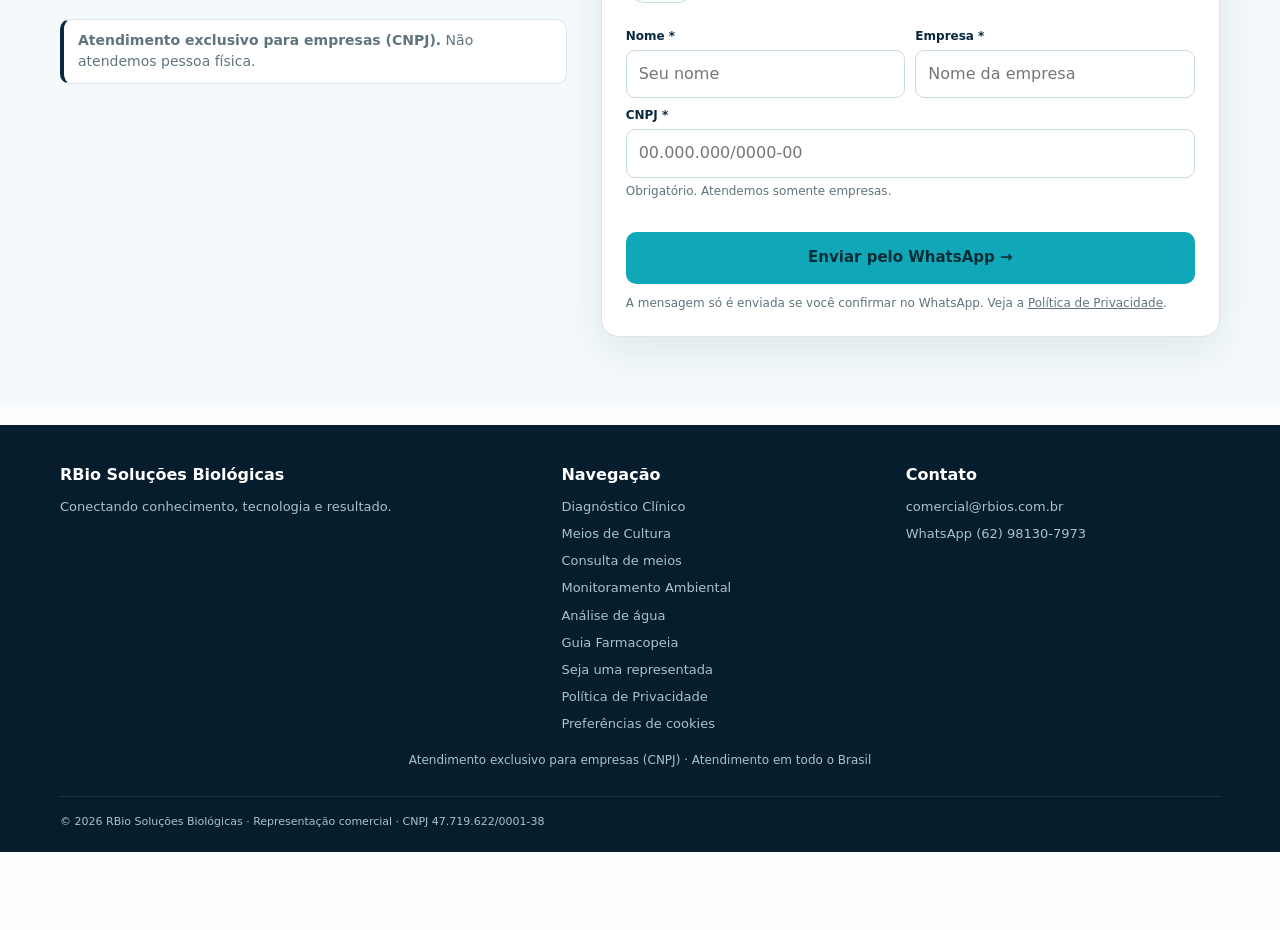
==== commit dd65a6c9: "Remove marcas Laborclin/PlastLabor do site - Aquateste Coli vira 'substrato enzimático ONPG/MUG' (pá" ====
--- a/index.html
+++ b/index.html
@@ -183,7 +183,7 @@
 <a class="card" href="diagnostico-clinico.html"><span class="ico"><svg viewBox="0 0 24 24" fill="none" stroke="currentColor" stroke-width="1.8" stroke-linecap="round"><path d="M9 3h6M10 3v6l-5 9a2 2 0 0 0 2 3h10a2 2 0 0 0 2-3l-5-9V3"/><path d="M7.5 15h9"/></svg></span><h3>Diagnóstico clínico</h3><p>Hemocultura e detecção rápida de resistência.</p><span class="go">Conhecer →</span></a>
 <a class="card" href="meios-de-cultura.html"><span class="ico"><svg viewBox="0 0 24 24" fill="none" stroke="currentColor" stroke-width="1.8"><ellipse cx="12" cy="12" rx="9" ry="6"/><circle cx="9" cy="11" r="1.2" fill="currentColor"/><circle cx="14" cy="13" r="1.6" fill="currentColor"/><circle cx="13" cy="9.5" r=".9" fill="currentColor"/></svg></span><h3>Meios e placas prontas</h3><p>Meios desidratados, placas prontas e cromogênicos.</p><span class="go">Ver soluções →</span></a>
 <a class="card" href="#ensaio"><span class="ico"><svg viewBox="0 0 24 24" fill="none" stroke="currentColor" stroke-width="1.8" stroke-linecap="round"><path d="M12 3l7 4v6c0 4-3 7-7 8-4-1-7-4-7-8V7z"/><path d="M9 12l2 2 4-4"/></svg></span><h3>Cepas e controle de qualidade</h3><p>Cepas de referência rastreáveis à ATCC.</p><span class="go">Ver por ensaio →</span></a>
-<a class="card" href="analise-de-agua.html"><span class="ico"><svg viewBox="0 0 24 24" fill="none" stroke="currentColor" stroke-width="1.8" stroke-linecap="round"><path d="M12 3s6 6.5 6 11a6 6 0 0 1-12 0c0-4.5 6-11 6-11z"/></svg></span><h3>Análise de água</h3><p>Aquateste Coli (ONPG-MUG) e frascos de coleta.</p><span class="go">Ver soluções →</span></a>
+<a class="card" href="analise-de-agua.html"><span class="ico"><svg viewBox="0 0 24 24" fill="none" stroke="currentColor" stroke-width="1.8" stroke-linecap="round"><path d="M12 3s6 6.5 6 11a6 6 0 0 1-12 0c0-4.5 6-11 6-11z"/></svg></span><h3>Análise de água</h3><p>Substrato ONPG-MUG e frascos de coleta.</p><span class="go">Ver soluções →</span></a>
 <a class="card" href="monitoramento-ambiental.html"><span class="ico"><svg viewBox="0 0 24 24" fill="none" stroke="currentColor" stroke-width="1.8" stroke-linecap="round"><rect x="4" y="4" width="16" height="16" rx="3"/><path d="M8 14l3-3 2 2 3-4"/></svg></span><h3>Monitoramento ambiental</h3><p>Placas com trava, swabs e esponjas estéreis.</p><span class="go">Ver soluções →</span></a>
 <a class="card" href="#contato"><span class="ico"><svg viewBox="0 0 24 24" fill="none" stroke="currentColor" stroke-width="1.8" stroke-linecap="round"><path d="M4 12h4l2-5 4 10 2-5h4"/></svg></span><h3>Métodos alternativos</h3><p>Soluções rápidas para a rotina de CQ.</p><span class="go">Falar com a RBio →</span></a>
 <a class="card cta" href="#contato"><h3>Não achou o que precisa?</h3><p>Conte o seu ensaio que a gente indica o produto.</p><span class="go">Falar com a RBio →</span></a>
@@ -259,7 +259,7 @@
 var E=[
 {k:'Promoção de crescimento',d:'Prove que cada lote de meio recupera os micro-organismos, com inóculo de até 100 UFC.',m:'staphylococcus',i:[['Cepas quantitativas de referência','Inóculo pronto e rastreável','img/cepas-referencia-controle.webp'],['Meios desidratados','Caseína-soja e Sabouraud','img/meios-desidratados.webp'],['Placas prontas','Prontas para uso','img/meios-cultura-prontos.webp']]},
 {k:'Pesquisa de patógenos',d:'Meios seletivos e controles positivos para E. coli, Salmonella, P. aeruginosa e S. aureus.',m:'ecoli',i:[['Meios seletivos desidratados','MacConkey, manitol, cetrimida, EEB Mossel','img/meios-seletivos.webp'],['Meios cromogênicos','Leitura mais rápida','img/meios-cromogenicos.webp'],['Cepas de controle','Controle positivo e negativo','img/cepas-referencia-controle.webp']]},
-{k:'Análise de água',d:'Coliformes totais e E. coli por substrato cromogênico e coleta correta da amostra.',m:'giardia',i:[['Aquateste Coli','Substrato ONPG-MUG','img/aquateste-coli.webp'],['Frascos de coleta','Com ou sem tiossulfato','img/frasco-amostra-agua.webp'],['Suplemento MUG','Para métodos em placa','img/suplementos-microbiologicos.webp']]},
+{k:'Análise de água',d:'Coliformes totais e E. coli por substrato cromogênico e coleta correta da amostra.',m:'giardia',i:[['Substrato ONPG-MUG','Coliformes totais e E. coli','img/meios-cromogenicos.webp'],['Frascos de coleta','Com ou sem tiossulfato','img/frasco-amostra-agua.webp'],['Suplemento MUG','Para métodos em placa','img/suplementos-microbiologicos.webp']]},
 {k:'Monitoramento ambiental',d:'Superfícies, ar e pessoas, com placas que não abrem no transporte.',m:'aspergillus',i:[['Placas com trava','Segurança no transporte','img/placas-com-trava.webp'],['Placas de monitoramento','Contato e sedimentação','img/placas-monitoramento-ambiental.webp'],['Swab SRK 922C','Coleta de superfície','img/swab-srk-922c-copan.webp']]},
 {k:'Diagnóstico clínico',d:'Hemocultura e detecção rápida de carbapenemases.',m:'salmonella',i:[['Frascos de hemocultura','Aeróbios e anaeróbios','img/hemocultura-laboratorio.webp'],['NG-Test CARBA 5','Detecção rápida de resistência','img/ng-test-carba5.webp']]}
 ];
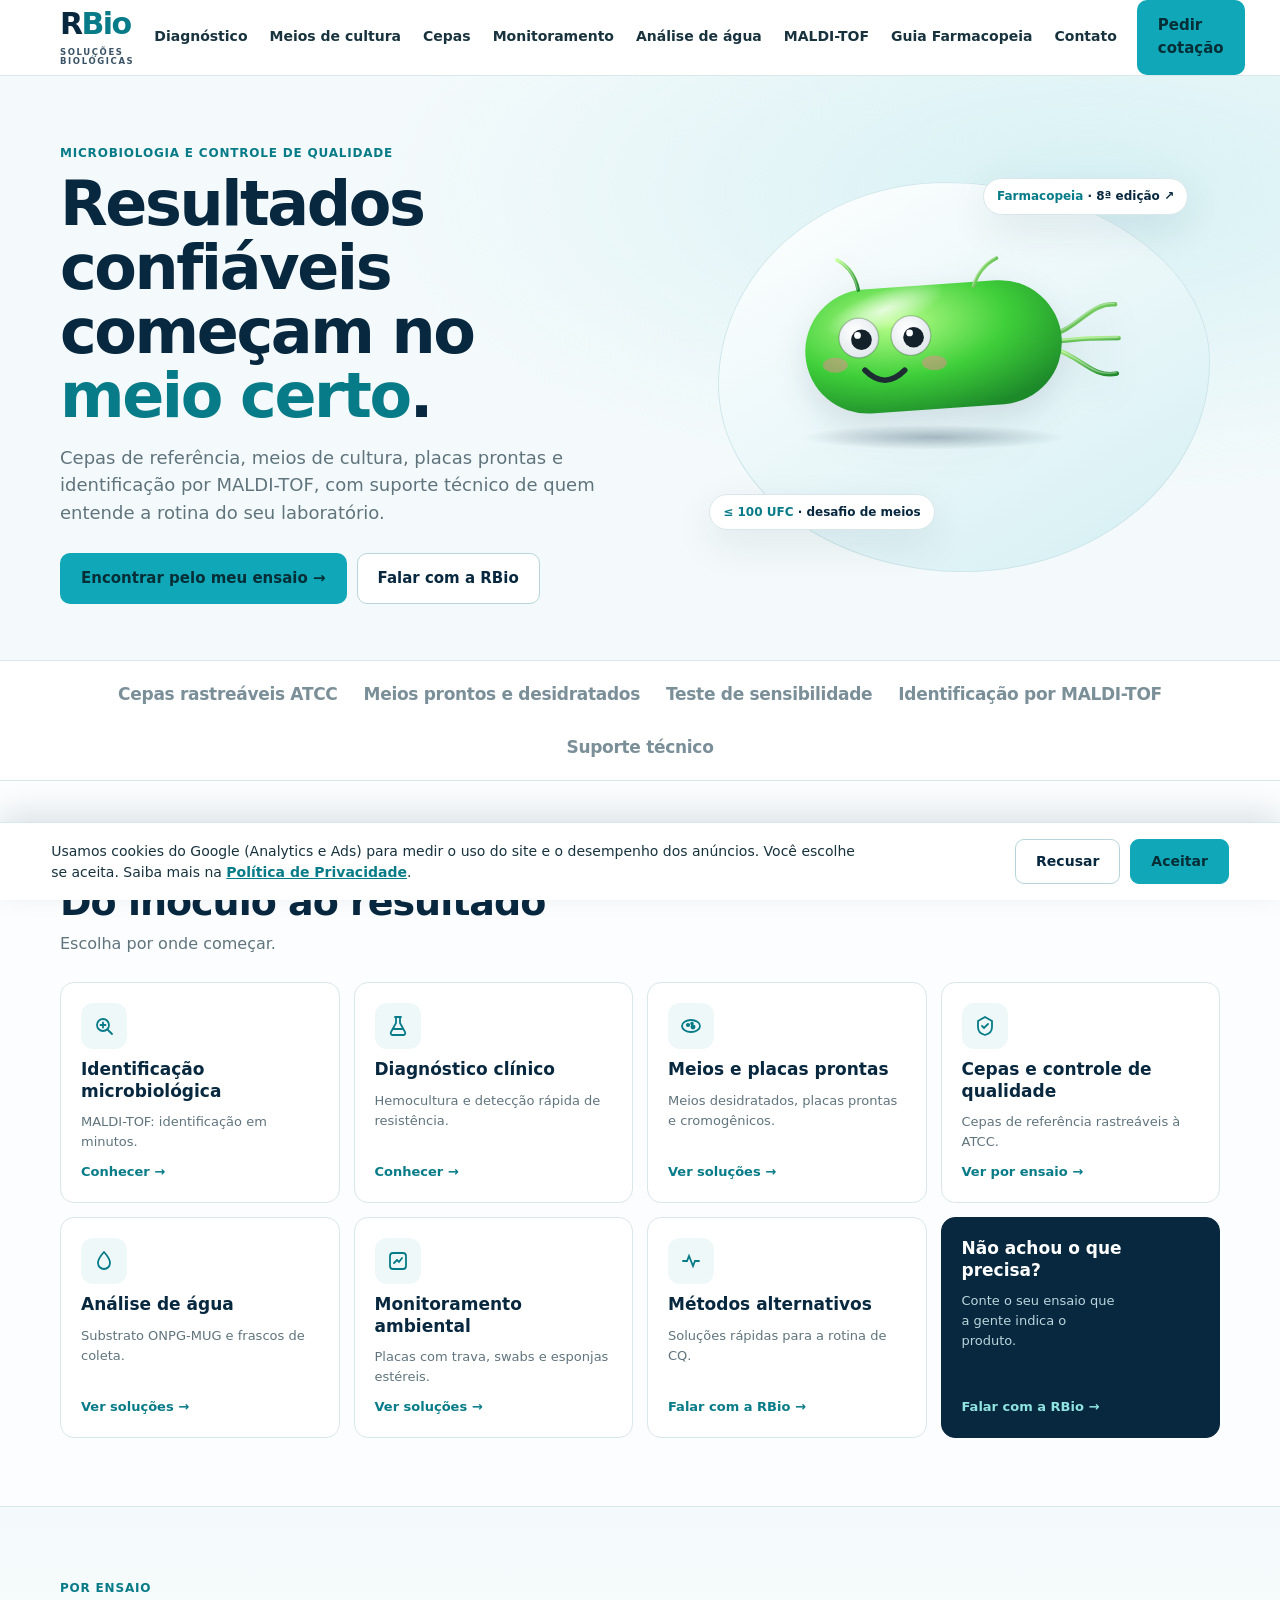
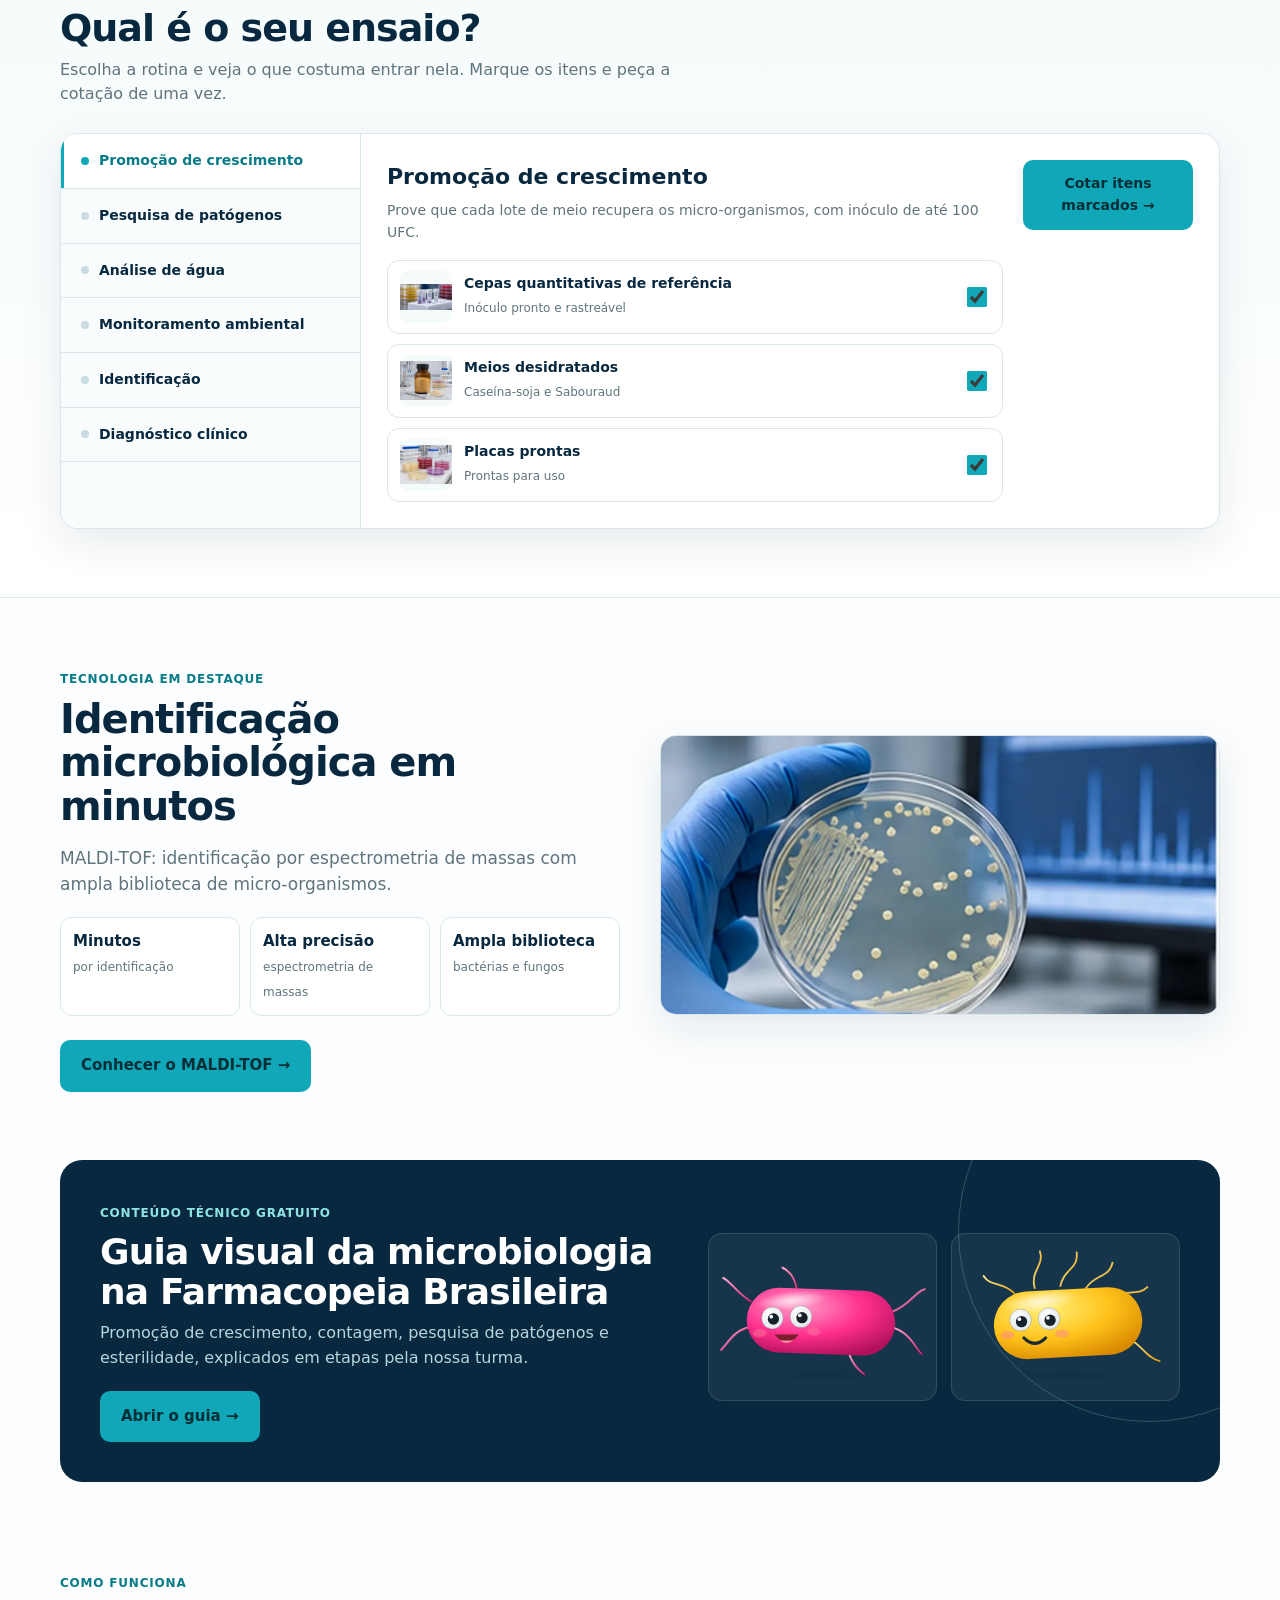
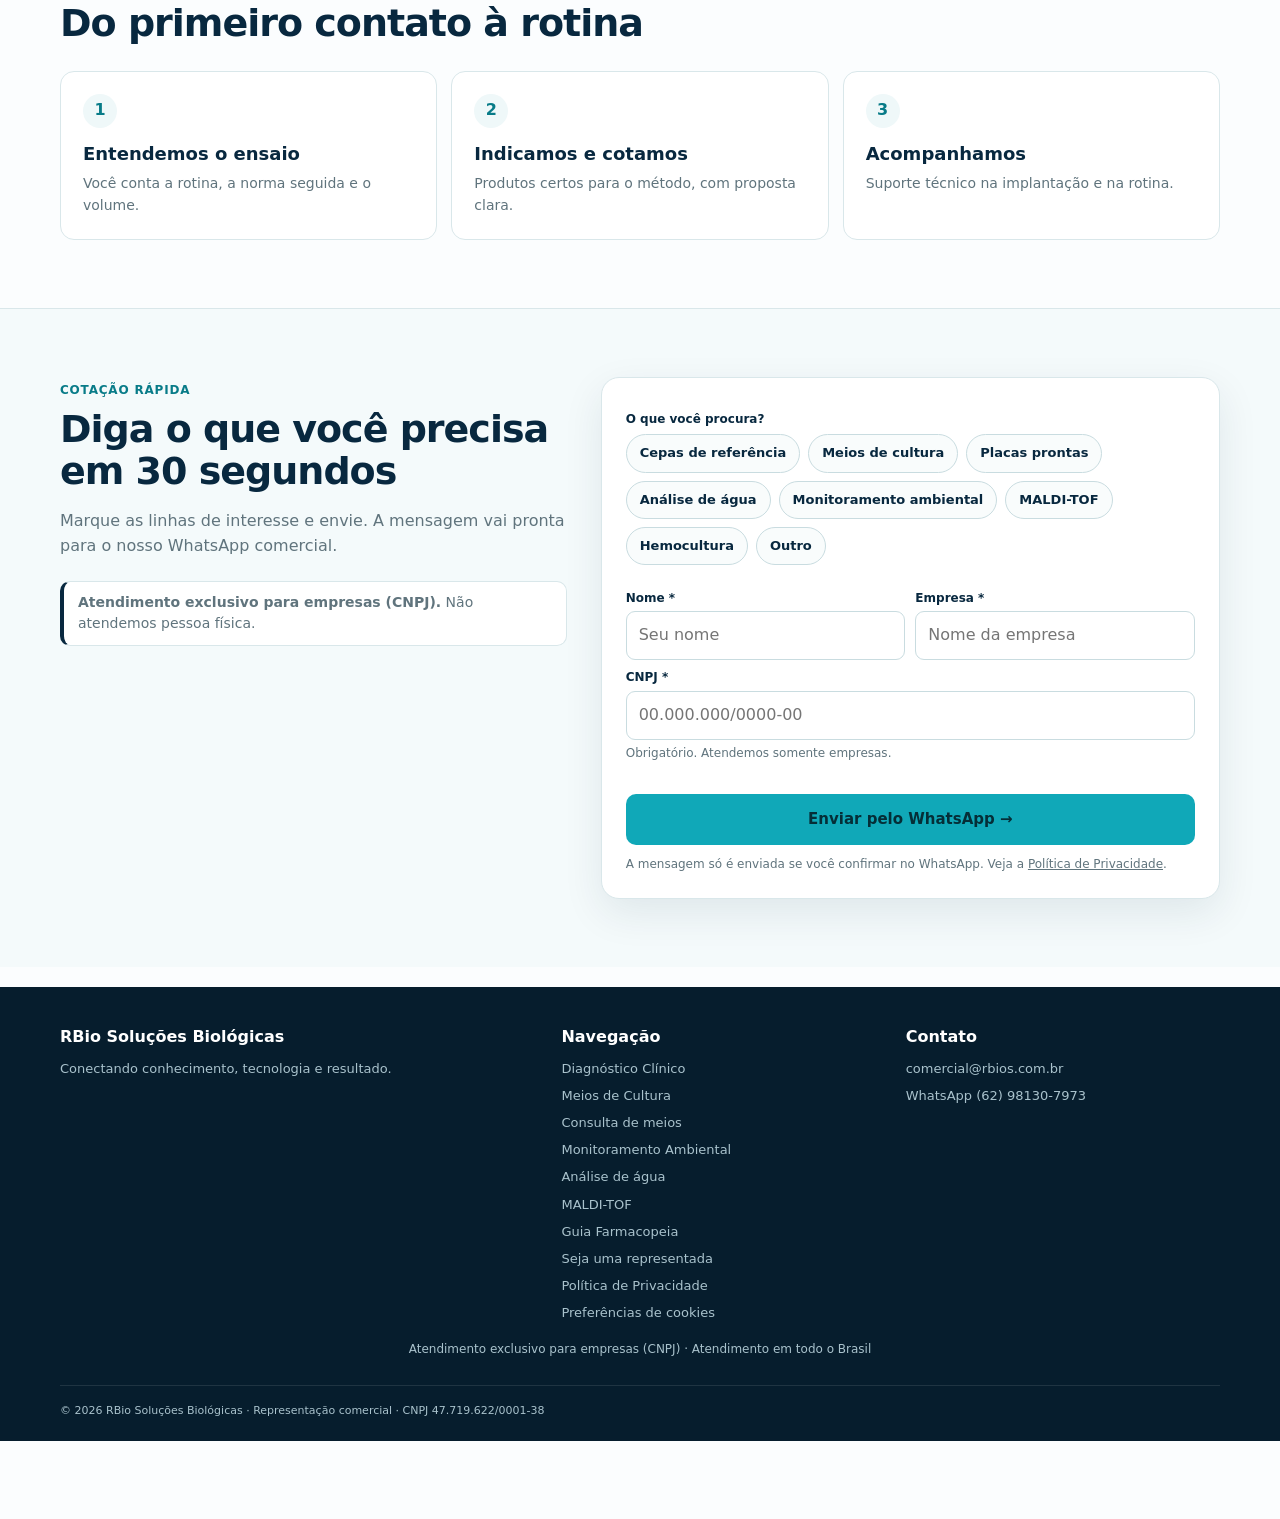
==== commit d4654ef0: "Volta MALDI-TOF sem marca; água com Standard Methods 9223 B - MALDI-TOF volta ao menu, home, buscado" ====
--- a/index.html
+++ b/index.html
@@ -100,7 +100,7 @@
 .panel-side{display:flex;flex-direction:column;align-items:center;justify-content:space-between;gap:14px;text-align:center}
 .panel-side img{width:100%;max-width:170px}
 .panel-side .btn{width:100%;font-size:14px;padding:12px 10px}
-/* destaque */
+/* maldi */
 .feature{display:grid;grid-template-columns:1fr 1fr;gap:40px;align-items:center}
 .feature img{width:100%;border-radius:16px;border:1px solid var(--line);box-shadow:var(--shadow)}
 .feature h2{font-size:clamp(28px,3.4vw,40px);color:var(--navy);margin:0 0 10px;letter-spacing:-1px;line-height:1.08}
@@ -149,11 +149,11 @@
 <header class="header">
 <div class="container nav">
 <a class="brand" href="index.html" aria-label="RBio Soluções Biológicas"><span class="brand-wordmark"><b>R</b><i>Bio</i><small>SOLUÇÕES BIOLÓGICAS</small></span></a>
-<nav class="menu" aria-label="Navegação principal"><a href="diagnostico-clinico.html">Diagnóstico</a><a href="meios-de-cultura.html">Meios de cultura</a><a href="cepas-de-referencia.html">Cepas</a><a href="monitoramento-ambiental.html">Monitoramento</a><a href="analise-de-agua.html">Análise de água</a><a href="farmacopeia.html">Guia Farmacopeia</a><a href="#contato">Contato</a></nav>
+<nav class="menu" aria-label="Navegação principal"><a href="diagnostico-clinico.html">Diagnóstico</a><a href="meios-de-cultura.html">Meios de cultura</a><a href="cepas-de-referencia.html">Cepas</a><a href="monitoramento-ambiental.html">Monitoramento</a><a href="analise-de-agua.html">Análise de água</a><a href="maldi.html">MALDI-TOF</a><a href="farmacopeia.html">Guia Farmacopeia</a><a href="#contato">Contato</a></nav>
 <a class="btn btn-primary" href="#contato">Pedir cotação</a>
 <button class="menu-toggle" aria-label="Abrir menu" aria-expanded="false" aria-controls="mm" onclick="this.setAttribute('aria-expanded',document.getElementById('mm').classList.toggle('open'))">☰</button>
 </div>
-<div class="mobile-menu" id="mm"><a href="index.html">Início</a><a href="diagnostico-clinico.html">Diagnóstico</a><a href="meios-de-cultura.html">Meios de cultura</a><a href="cepas-de-referencia.html">Cepas de referência</a><a href="monitoramento-ambiental.html">Monitoramento</a><a href="analise-de-agua.html">Análise de água</a><a href="farmacopeia.html">Guia Farmacopeia</a><a href="#contato">Contato</a></div>
+<div class="mobile-menu" id="mm"><a href="index.html">Início</a><a href="diagnostico-clinico.html">Diagnóstico</a><a href="meios-de-cultura.html">Meios de cultura</a><a href="cepas-de-referencia.html">Cepas de referência</a><a href="monitoramento-ambiental.html">Monitoramento</a><a href="analise-de-agua.html">Análise de água</a><a href="maldi.html">MALDI-TOF</a><a href="farmacopeia.html">Guia Farmacopeia</a><a href="#contato">Contato</a></div>
 </header>
 
 <main>
@@ -162,7 +162,7 @@
 <div>
 <span class="eyebrow">Microbiologia e controle de qualidade</span>
 <h1>Resultados confiáveis começam no <em>meio certo</em>.</h1>
-<p>Cepas de referência, meios de cultura, placas prontas e monitoramento ambiental, com suporte técnico de quem entende a rotina do seu laboratório.</p>
+<p>Cepas de referência, meios de cultura, placas prontas e identificação por MALDI-TOF, com suporte técnico de quem entende a rotina do seu laboratório.</p>
 <div class="actions"><a class="btn btn-primary" href="#ensaio">Encontrar pelo meu ensaio →</a><a class="btn btn-outline" href="#contato">Falar com a RBio</a></div>
 </div>
 <div class="stage">
@@ -174,12 +174,13 @@
 </div>
 </section>
 
-<div class="brands"><div class="container"><span class="brand-chip">Cepas rastreáveis ATCC</span><span class="brand-chip">Meios prontos e desidratados</span><span class="brand-chip">Teste de sensibilidade</span><span class="brand-chip">Monitoramento ambiental</span><span class="brand-chip">Suporte técnico</span></div></div>
+<div class="brands"><div class="container"><span class="brand-chip">Cepas rastreáveis ATCC</span><span class="brand-chip">Meios prontos e desidratados</span><span class="brand-chip">Teste de sensibilidade</span><span class="brand-chip">Identificação por MALDI-TOF</span><span class="brand-chip">Suporte técnico</span></div></div>
 
 <section id="solucoes">
 <div class="container rel">
 <div class="head"><span class="eyebrow">Soluções</span><h2>Do inóculo ao resultado</h2><p>Escolha por onde começar.</p></div>
 <div class="grid4">
+<a class="card" href="maldi.html"><span class="ico"><svg viewBox="0 0 24 24" fill="none" stroke="currentColor" stroke-width="1.8" stroke-linecap="round"><circle cx="11" cy="11" r="6"/><path d="M20 20l-4.5-4.5M8.5 11h5M11 8.5v5"/></svg></span><h3>Identificação microbiológica</h3><p>MALDI-TOF: identificação em minutos.</p><span class="go">Conhecer →</span></a>
 <a class="card" href="diagnostico-clinico.html"><span class="ico"><svg viewBox="0 0 24 24" fill="none" stroke="currentColor" stroke-width="1.8" stroke-linecap="round"><path d="M9 3h6M10 3v6l-5 9a2 2 0 0 0 2 3h10a2 2 0 0 0 2-3l-5-9V3"/><path d="M7.5 15h9"/></svg></span><h3>Diagnóstico clínico</h3><p>Hemocultura e detecção rápida de resistência.</p><span class="go">Conhecer →</span></a>
 <a class="card" href="meios-de-cultura.html"><span class="ico"><svg viewBox="0 0 24 24" fill="none" stroke="currentColor" stroke-width="1.8"><ellipse cx="12" cy="12" rx="9" ry="6"/><circle cx="9" cy="11" r="1.2" fill="currentColor"/><circle cx="14" cy="13" r="1.6" fill="currentColor"/><circle cx="13" cy="9.5" r=".9" fill="currentColor"/></svg></span><h3>Meios e placas prontas</h3><p>Meios desidratados, placas prontas e cromogênicos.</p><span class="go">Ver soluções →</span></a>
 <a class="card" href="#ensaio"><span class="ico"><svg viewBox="0 0 24 24" fill="none" stroke="currentColor" stroke-width="1.8" stroke-linecap="round"><path d="M12 3l7 4v6c0 4-3 7-7 8-4-1-7-4-7-8V7z"/><path d="M9 12l2 2 4-4"/></svg></span><h3>Cepas e controle de qualidade</h3><p>Cepas de referência rastreáveis à ATCC.</p><span class="go">Ver por ensaio →</span></a>
@@ -201,6 +202,18 @@
 </div>
 </section>
 
+<section>
+<div class="container feature">
+<div>
+<span class="eyebrow">Tecnologia em destaque</span>
+<h2>Identificação microbiológica em minutos</h2>
+<p>MALDI-TOF: identificação por espectrometria de massas com ampla biblioteca de micro-organismos.</p>
+<div class="stats"><div class="stat"><b>Minutos</b><span>por identificação</span></div><div class="stat"><b>Alta precisão</b><span>espectrometria de massas</span></div><div class="stat"><b>Ampla biblioteca</b><span>bactérias e fungos</span></div></div>
+<a class="btn btn-primary" href="maldi.html">Conhecer o MALDI-TOF →</a>
+</div>
+<div class="rel"><img src="img/identificacao-microbiana.webp" alt="Placa com colônias para identificação microbiana" width="1200" height="600" loading="lazy"></div>
+</div>
+</section>
 
 <section style="padding-top:0">
 <div class="container">
@@ -250,7 +263,7 @@
 </section>
 </main>
 
-<footer><div class="container footer-grid"><div><div class="footer-title">RBio Soluções Biológicas</div><div style="font-size:13px">Conectando conhecimento, tecnologia e resultado.</div></div><div><div class="footer-title">Navegação</div><a href="diagnostico-clinico.html">Diagnóstico Clínico</a><a href="meios-de-cultura.html">Meios de Cultura</a><a href="consulta-meios.html">Consulta de meios</a><a href="monitoramento-ambiental.html">Monitoramento Ambiental</a><a href="analise-de-agua.html">Análise de água</a><a href="farmacopeia.html">Guia Farmacopeia</a><a href="parcerias.html">Seja uma representada</a><a href="politica-de-privacidade.html">Política de Privacidade</a><a href="politica-de-privacidade.html#cookies" data-cookie-prefs>Preferências de cookies</a></div><div><div class="footer-title">Contato</div><a href="mailto:comercial@rbios.com.br">comercial@rbios.com.br</a><a href="https://wa.me/5562981307973" target="_blank" rel="noopener">WhatsApp (62) 98130-7973</a></div></div><div class="container" style="font-size:12px;text-align:center;margin-top:10px">Atendimento exclusivo para empresas (CNPJ) · Atendimento em todo o Brasil</div><div class="container copyright">© 2026 RBio Soluções Biológicas · Representação comercial · CNPJ 47.719.622/0001-38</div></footer>
+<footer><div class="container footer-grid"><div><div class="footer-title">RBio Soluções Biológicas</div><div style="font-size:13px">Conectando conhecimento, tecnologia e resultado.</div></div><div><div class="footer-title">Navegação</div><a href="diagnostico-clinico.html">Diagnóstico Clínico</a><a href="meios-de-cultura.html">Meios de Cultura</a><a href="consulta-meios.html">Consulta de meios</a><a href="monitoramento-ambiental.html">Monitoramento Ambiental</a><a href="analise-de-agua.html">Análise de água</a><a href="maldi.html">MALDI-TOF</a><a href="farmacopeia.html">Guia Farmacopeia</a><a href="parcerias.html">Seja uma representada</a><a href="politica-de-privacidade.html">Política de Privacidade</a><a href="politica-de-privacidade.html#cookies" data-cookie-prefs>Preferências de cookies</a></div><div><div class="footer-title">Contato</div><a href="mailto:comercial@rbios.com.br">comercial@rbios.com.br</a><a href="https://wa.me/5562981307973" target="_blank" rel="noopener">WhatsApp (62) 98130-7973</a></div></div><div class="container" style="font-size:12px;text-align:center;margin-top:10px">Atendimento exclusivo para empresas (CNPJ) · Atendimento em todo o Brasil</div><div class="container copyright">© 2026 RBio Soluções Biológicas · Representação comercial · CNPJ 47.719.622/0001-38</div></footer>
 <script src="turma-viva.js" defer></script>
 
 <script>
@@ -261,6 +274,7 @@
 {k:'Pesquisa de patógenos',d:'Meios seletivos e controles positivos para E. coli, Salmonella, P. aeruginosa e S. aureus.',m:'ecoli',i:[['Meios seletivos desidratados','MacConkey, manitol, cetrimida, EEB Mossel','img/meios-seletivos.webp'],['Meios cromogênicos','Leitura mais rápida','img/meios-cromogenicos.webp'],['Cepas de controle','Controle positivo e negativo','img/cepas-referencia-controle.webp']]},
 {k:'Análise de água',d:'Coliformes totais e E. coli por substrato cromogênico e coleta correta da amostra.',m:'giardia',i:[['Substrato ONPG-MUG','Coliformes totais e E. coli','img/meios-cromogenicos.webp'],['Frascos de coleta','Com ou sem tiossulfato','img/frasco-amostra-agua.webp'],['Suplemento MUG','Para métodos em placa','img/suplementos-microbiologicos.webp']]},
 {k:'Monitoramento ambiental',d:'Superfícies, ar e pessoas, com placas que não abrem no transporte.',m:'aspergillus',i:[['Placas com trava','Segurança no transporte','img/placas-com-trava.webp'],['Placas de monitoramento','Contato e sedimentação','img/placas-monitoramento-ambiental.webp'],['Swab SRK 922C','Coleta de superfície','img/swab-srk-922c-copan.webp']]},
+{k:'Identificação',d:'Identificação microbiológica rápida por espectrometria de massas.',m:'pseudomonas',i:[['MALDI-TOF','Identificação em minutos','img/identificacao-microbiana.webp'],['Placas prontas','Consumíveis para a rotina','img/meios-cultura-prontos.webp']]},
 {k:'Diagnóstico clínico',d:'Hemocultura e detecção rápida de carbapenemases.',m:'salmonella',i:[['Frascos de hemocultura','Aeróbios e anaeróbios','img/hemocultura-laboratorio.webp'],['NG-Test CARBA 5','Detecção rápida de resistência','img/ng-test-carba5.webp']]}
 ];
 var tabs=document.getElementById('tabs'),panel=document.getElementById('panel');
@@ -279,7 +293,7 @@
 }
 E.forEach(function(e,i){var b=document.createElement('button');b.type='button';b.role='tab';b.textContent=e.k;b.onclick=function(){show(i)};b.onkeydown=function(ev){if(ev.key==='ArrowDown'||ev.key==='ArrowRight'){ev.preventDefault();var j=(i+1)%E.length;show(j);tabs.children[j].focus()}if(ev.key==='ArrowUp'||ev.key==='ArrowLeft'){ev.preventDefault();var j=(i-1+E.length)%E.length;show(j);tabs.children[j].focus()}};tabs.appendChild(b)});
 show(0);
-var C=['Cepas de referência','Meios de cultura','Placas prontas','Análise de água','Monitoramento ambiental','Hemocultura','Outro'];
+var C=['Cepas de referência','Meios de cultura','Placas prontas','Análise de água','Monitoramento ambiental','MALDI-TOF','Hemocultura','Outro'];
 document.getElementById('chips').innerHTML=C.map(function(c){return '<label><input type="checkbox" value="'+c+'"><span>'+c+'</span></label>'}).join('');
 var f=document.getElementById('qform'),qe=document.getElementById('qerr');
 f.addEventListener('input',function(){qe.textContent=''});
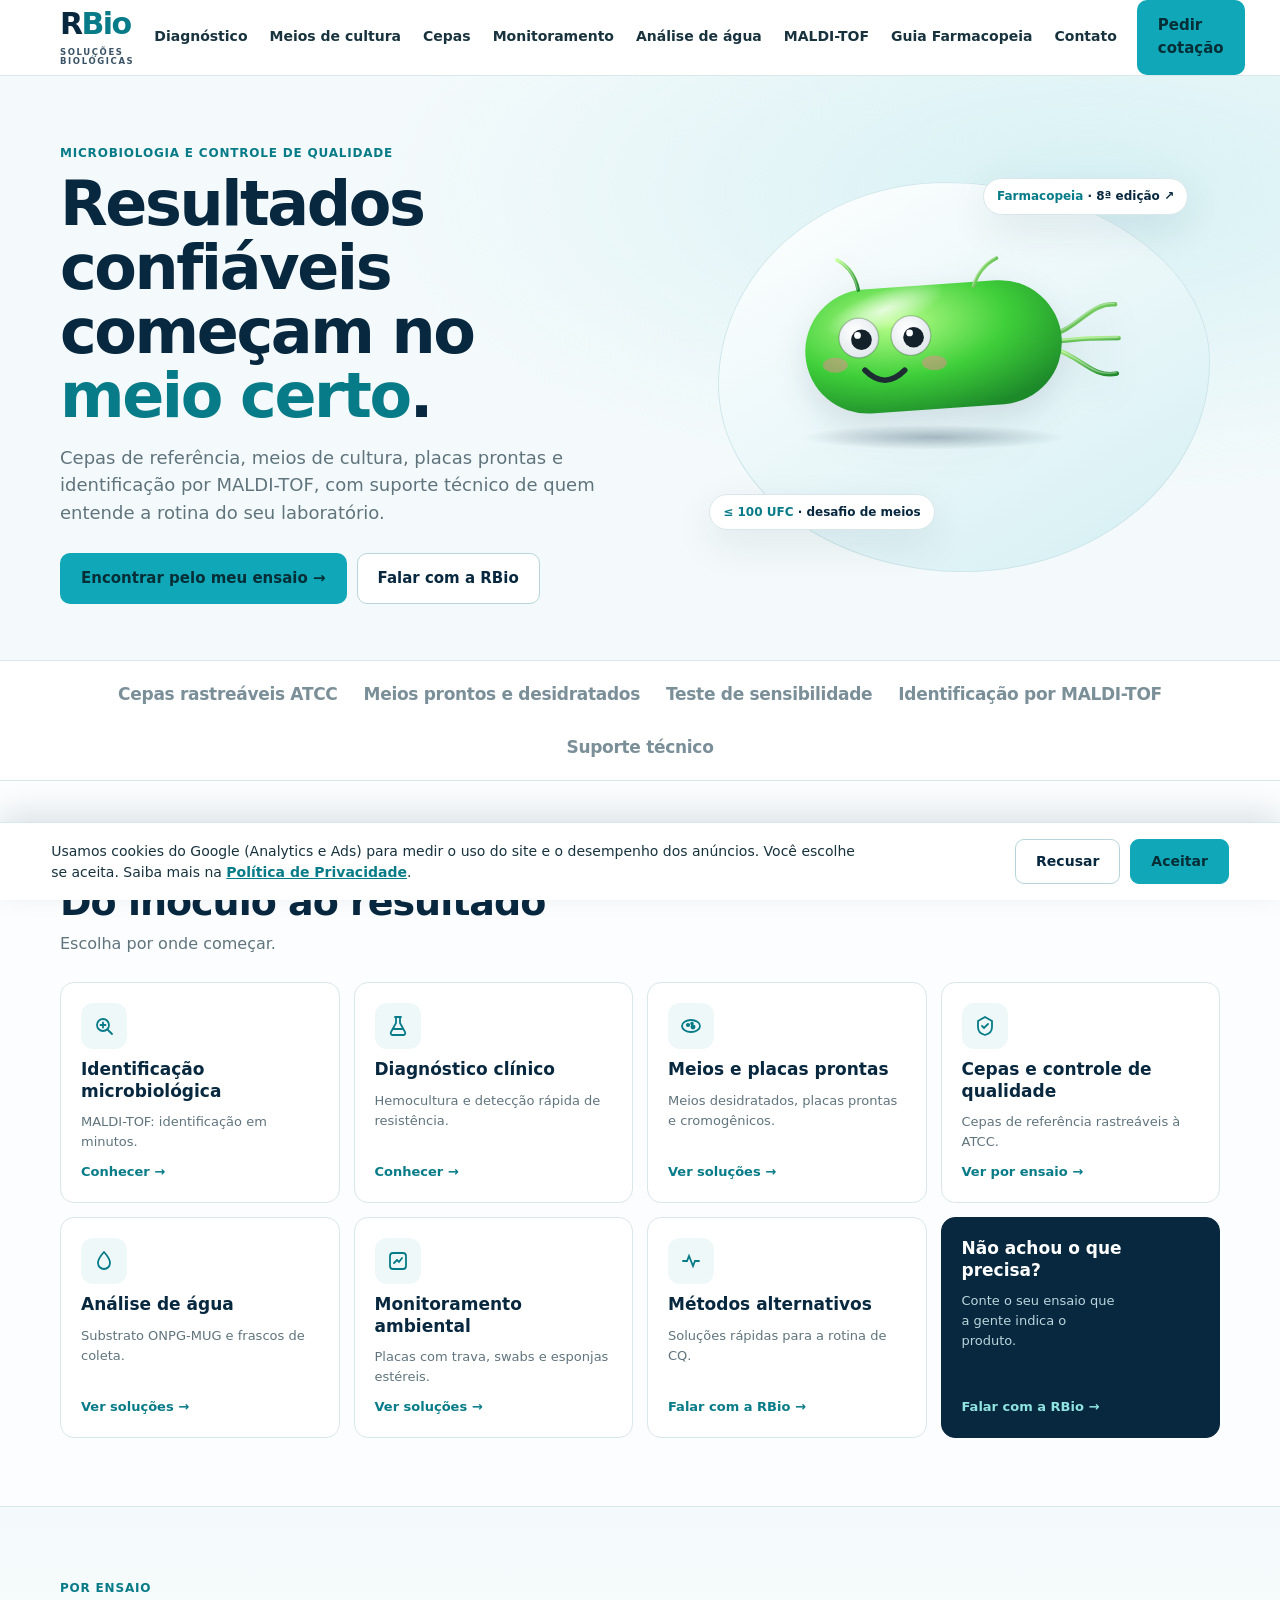
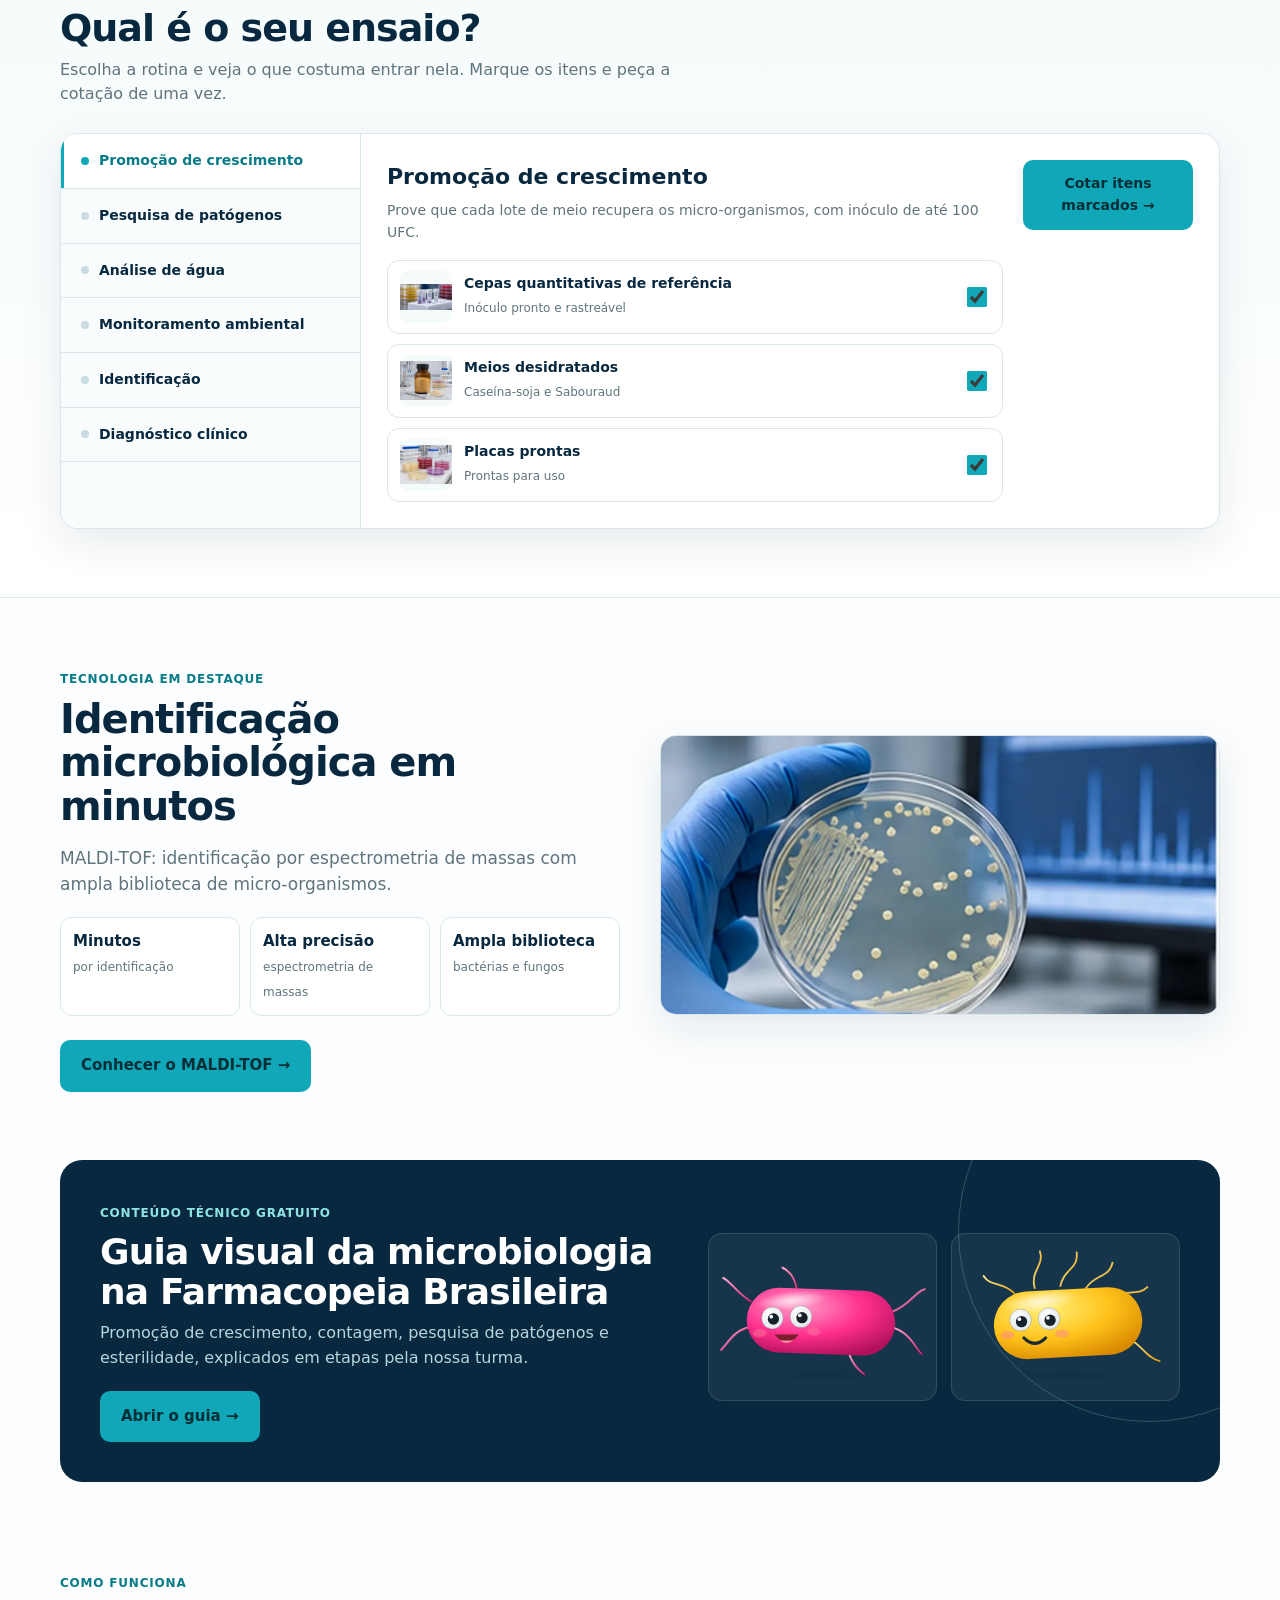
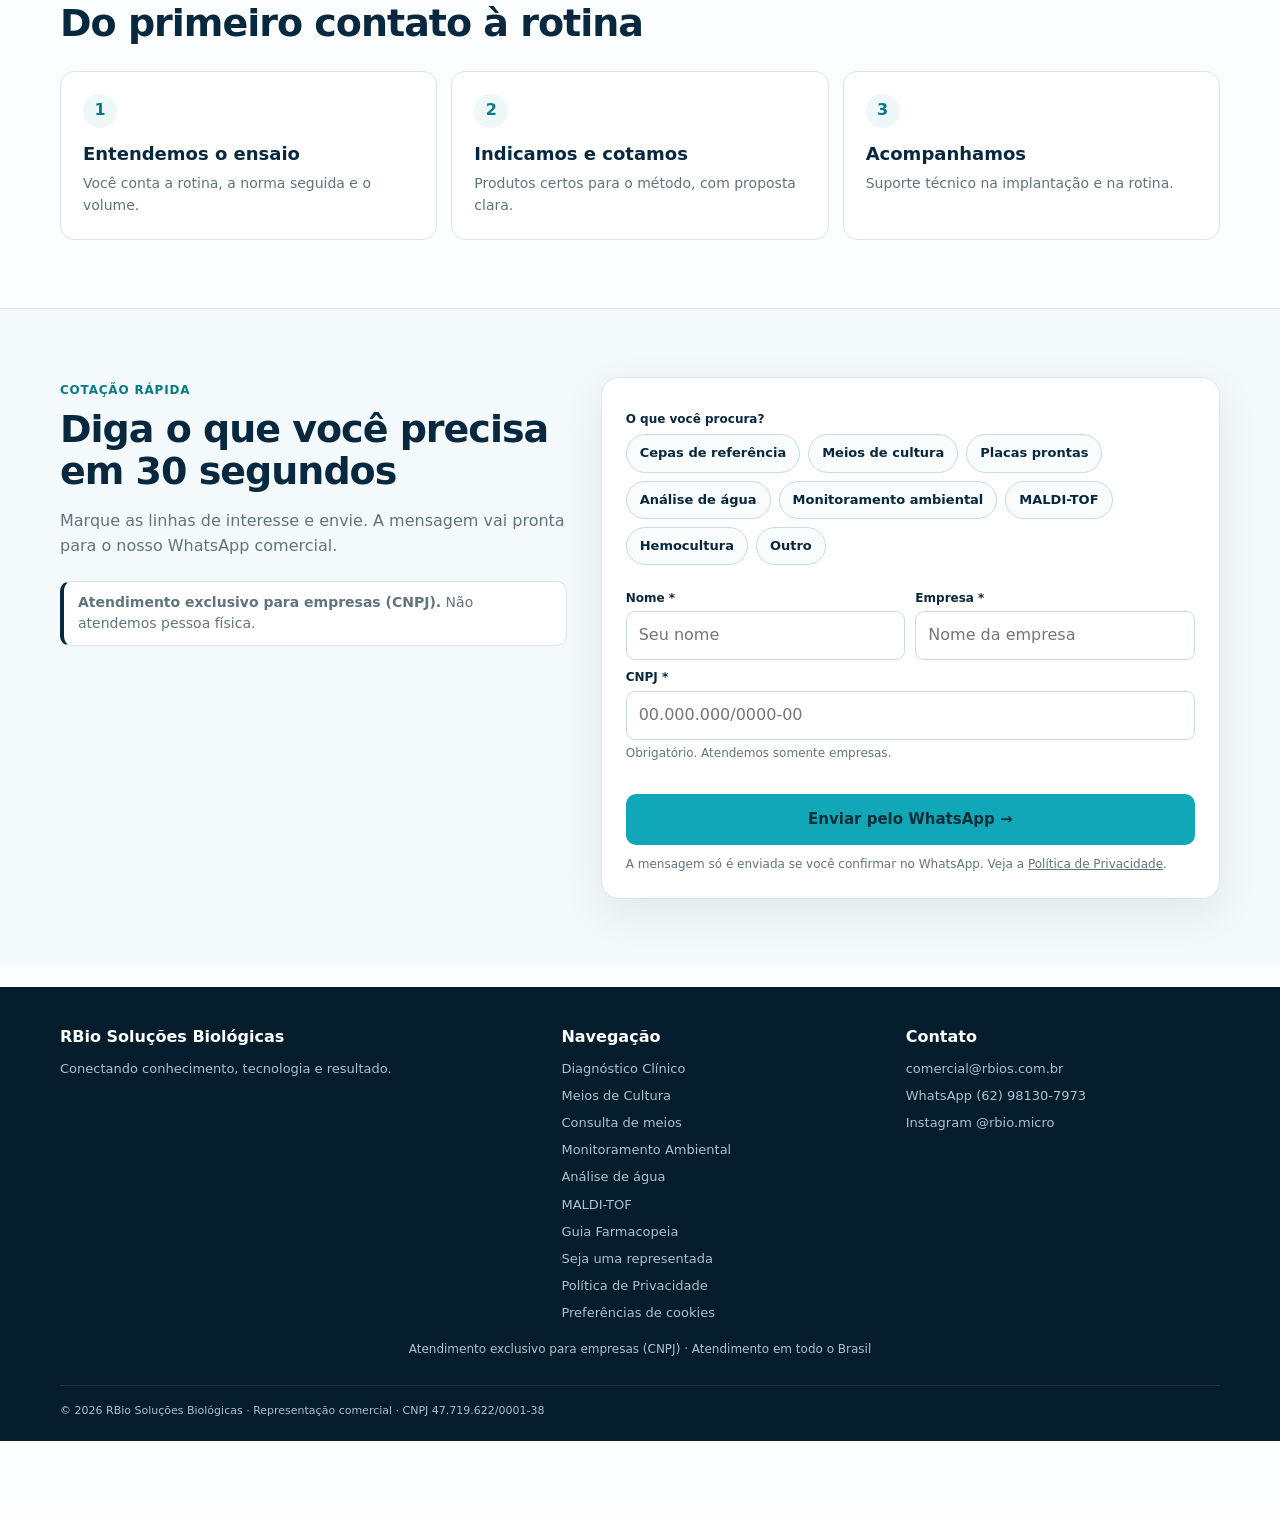
==== commit 25385344: "Adiciona o Instagram @rbio.micro no rodapé de todas as páginas Co-Authored-By: Claude Opus 5.5 <nore" ====
--- a/index.html
+++ b/index.html
@@ -153,7 +153,7 @@
 <a class="btn btn-primary" href="#contato">Pedir cotação</a>
 <button class="menu-toggle" aria-label="Abrir menu" aria-expanded="false" aria-controls="mm" onclick="this.setAttribute('aria-expanded',document.getElementById('mm').classList.toggle('open'))">☰</button>
 </div>
-<div class="mobile-menu" id="mm"><a href="index.html">Início</a><a href="diagnostico-clinico.html">Diagnóstico</a><a href="meios-de-cultura.html">Meios de cultura</a><a href="cepas-de-referencia.html">Cepas de referência</a><a href="monitoramento-ambiental.html">Monitoramento</a><a href="analise-de-agua.html">Análise de água</a><a href="maldi.html">MALDI-TOF</a><a href="farmacopeia.html">Guia Farmacopeia</a><a href="#contato">Contato</a></div>
+<div class="mobile-menu" id="mm"><a href="index.html">Início</a><a href="diagnostico-clinico.html">Diagnóstico</a><a href="meios-de-cultura.html">Meios de cultura</a><a href="cepas-de-referencia.html">Cepas de referência</a><a href="monitoramento-ambiental.html">Monitoramento</a><a href="analise-de-agua.html">Análise de água</a><a href="maldi.html">MALDI-TOF</a><a href="farmacopeia.html">Guia Farmacopeia</a><a href="parcerias.html">Para fabricantes</a><a href="#contato">Contato</a></div>
 </header>
 
 <main>
@@ -263,7 +263,7 @@
 </section>
 </main>
 
-<footer><div class="container footer-grid"><div><div class="footer-title">RBio Soluções Biológicas</div><div style="font-size:13px">Conectando conhecimento, tecnologia e resultado.</div></div><div><div class="footer-title">Navegação</div><a href="diagnostico-clinico.html">Diagnóstico Clínico</a><a href="meios-de-cultura.html">Meios de Cultura</a><a href="consulta-meios.html">Consulta de meios</a><a href="monitoramento-ambiental.html">Monitoramento Ambiental</a><a href="analise-de-agua.html">Análise de água</a><a href="maldi.html">MALDI-TOF</a><a href="farmacopeia.html">Guia Farmacopeia</a><a href="parcerias.html">Seja uma representada</a><a href="politica-de-privacidade.html">Política de Privacidade</a><a href="politica-de-privacidade.html#cookies" data-cookie-prefs>Preferências de cookies</a></div><div><div class="footer-title">Contato</div><a href="mailto:comercial@rbios.com.br">comercial@rbios.com.br</a><a href="https://wa.me/5562981307973" target="_blank" rel="noopener">WhatsApp (62) 98130-7973</a></div></div><div class="container" style="font-size:12px;text-align:center;margin-top:10px">Atendimento exclusivo para empresas (CNPJ) · Atendimento em todo o Brasil</div><div class="container copyright">© 2026 RBio Soluções Biológicas · Representação comercial · CNPJ 47.719.622/0001-38</div></footer>
+<footer><div class="container footer-grid"><div><div class="footer-title">RBio Soluções Biológicas</div><div style="font-size:13px">Conectando conhecimento, tecnologia e resultado.</div></div><div><div class="footer-title">Navegação</div><a href="diagnostico-clinico.html">Diagnóstico Clínico</a><a href="meios-de-cultura.html">Meios de Cultura</a><a href="consulta-meios.html">Consulta de meios</a><a href="monitoramento-ambiental.html">Monitoramento Ambiental</a><a href="analise-de-agua.html">Análise de água</a><a href="maldi.html">MALDI-TOF</a><a href="farmacopeia.html">Guia Farmacopeia</a><a href="parcerias.html">Seja uma representada</a><a href="politica-de-privacidade.html">Política de Privacidade</a><a href="politica-de-privacidade.html#cookies" data-cookie-prefs>Preferências de cookies</a></div><div><div class="footer-title">Contato</div><a href="mailto:comercial@rbios.com.br">comercial@rbios.com.br</a><a href="https://wa.me/5562981307973" target="_blank" rel="noopener">WhatsApp (62) 98130-7973</a><a href="https://www.instagram.com/rbio.micro/" target="_blank" rel="noopener">Instagram @rbio.micro</a></div></div><div class="container" style="font-size:12px;text-align:center;margin-top:10px">Atendimento exclusivo para empresas (CNPJ) · Atendimento em todo o Brasil</div><div class="container copyright">© 2026 RBio Soluções Biológicas · Representação comercial · CNPJ 47.719.622/0001-38</div></footer>
 <script src="turma-viva.js" defer></script>
 
 <script>
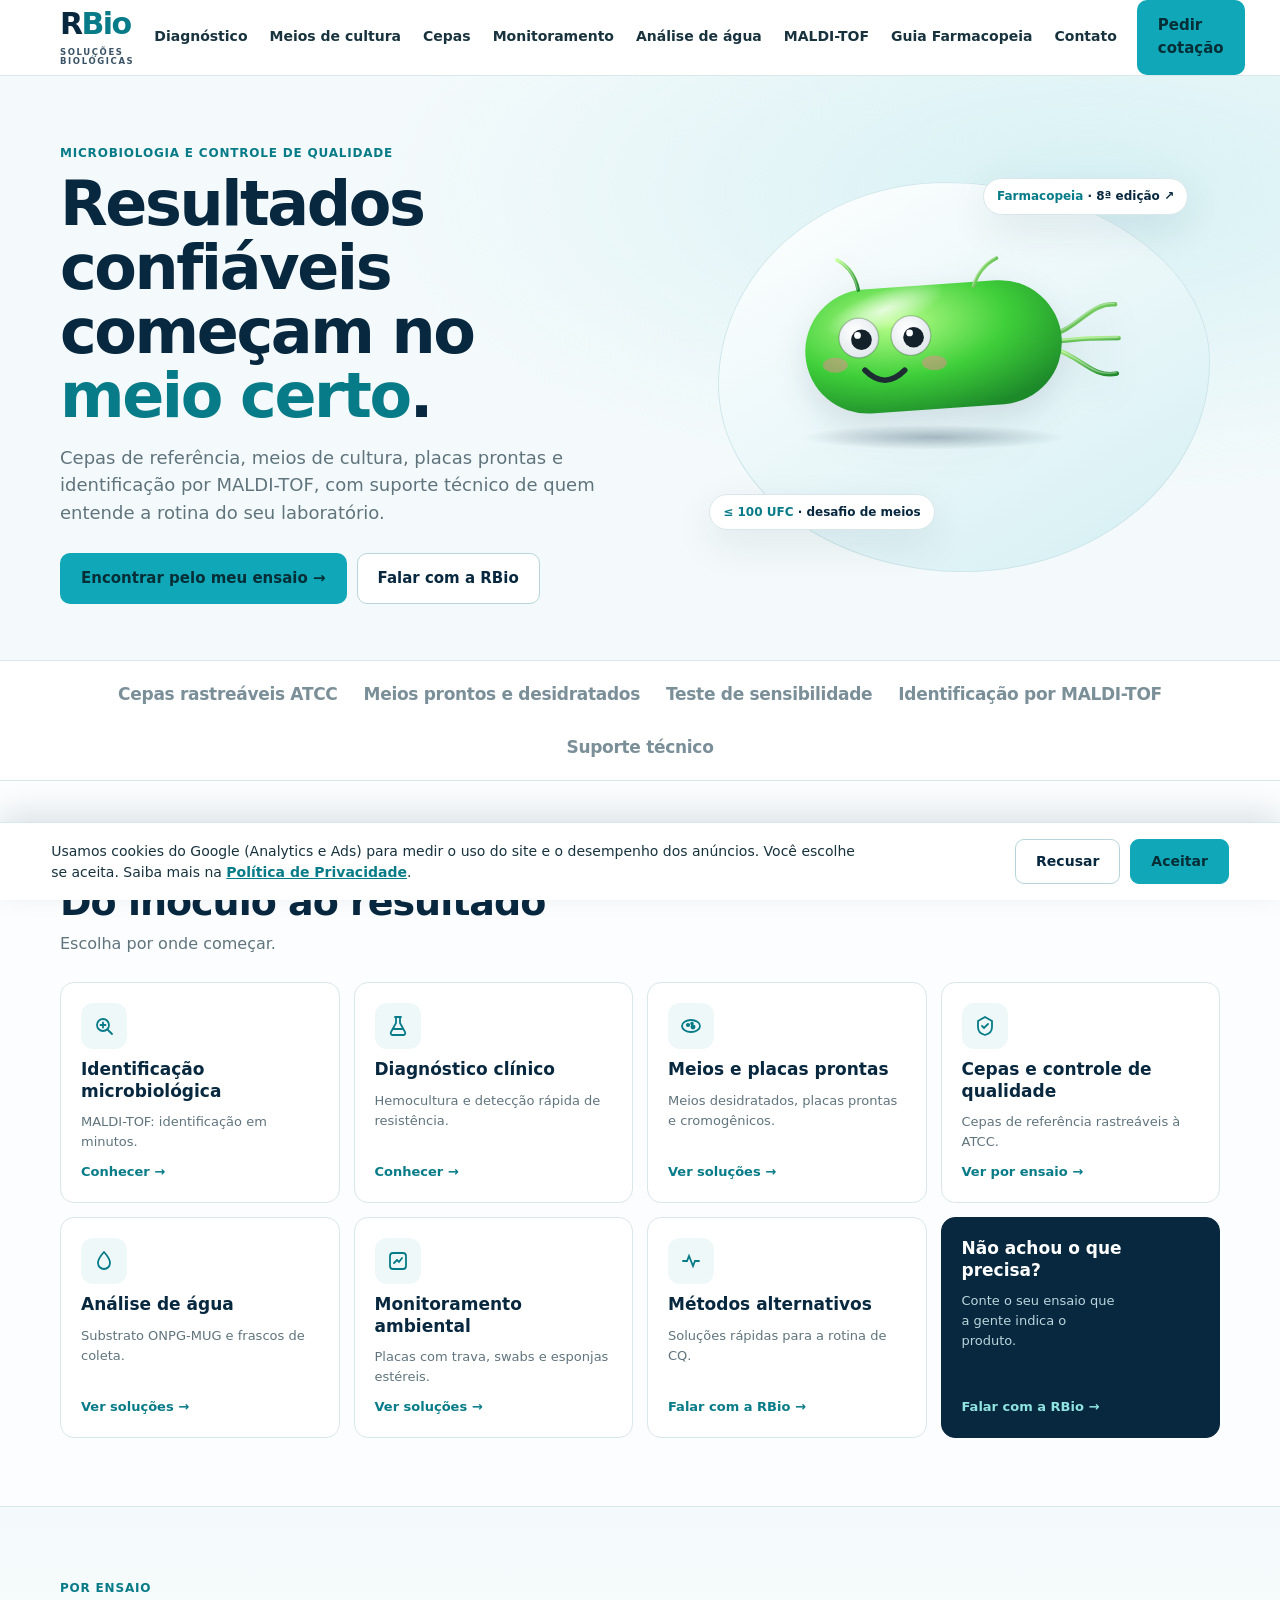
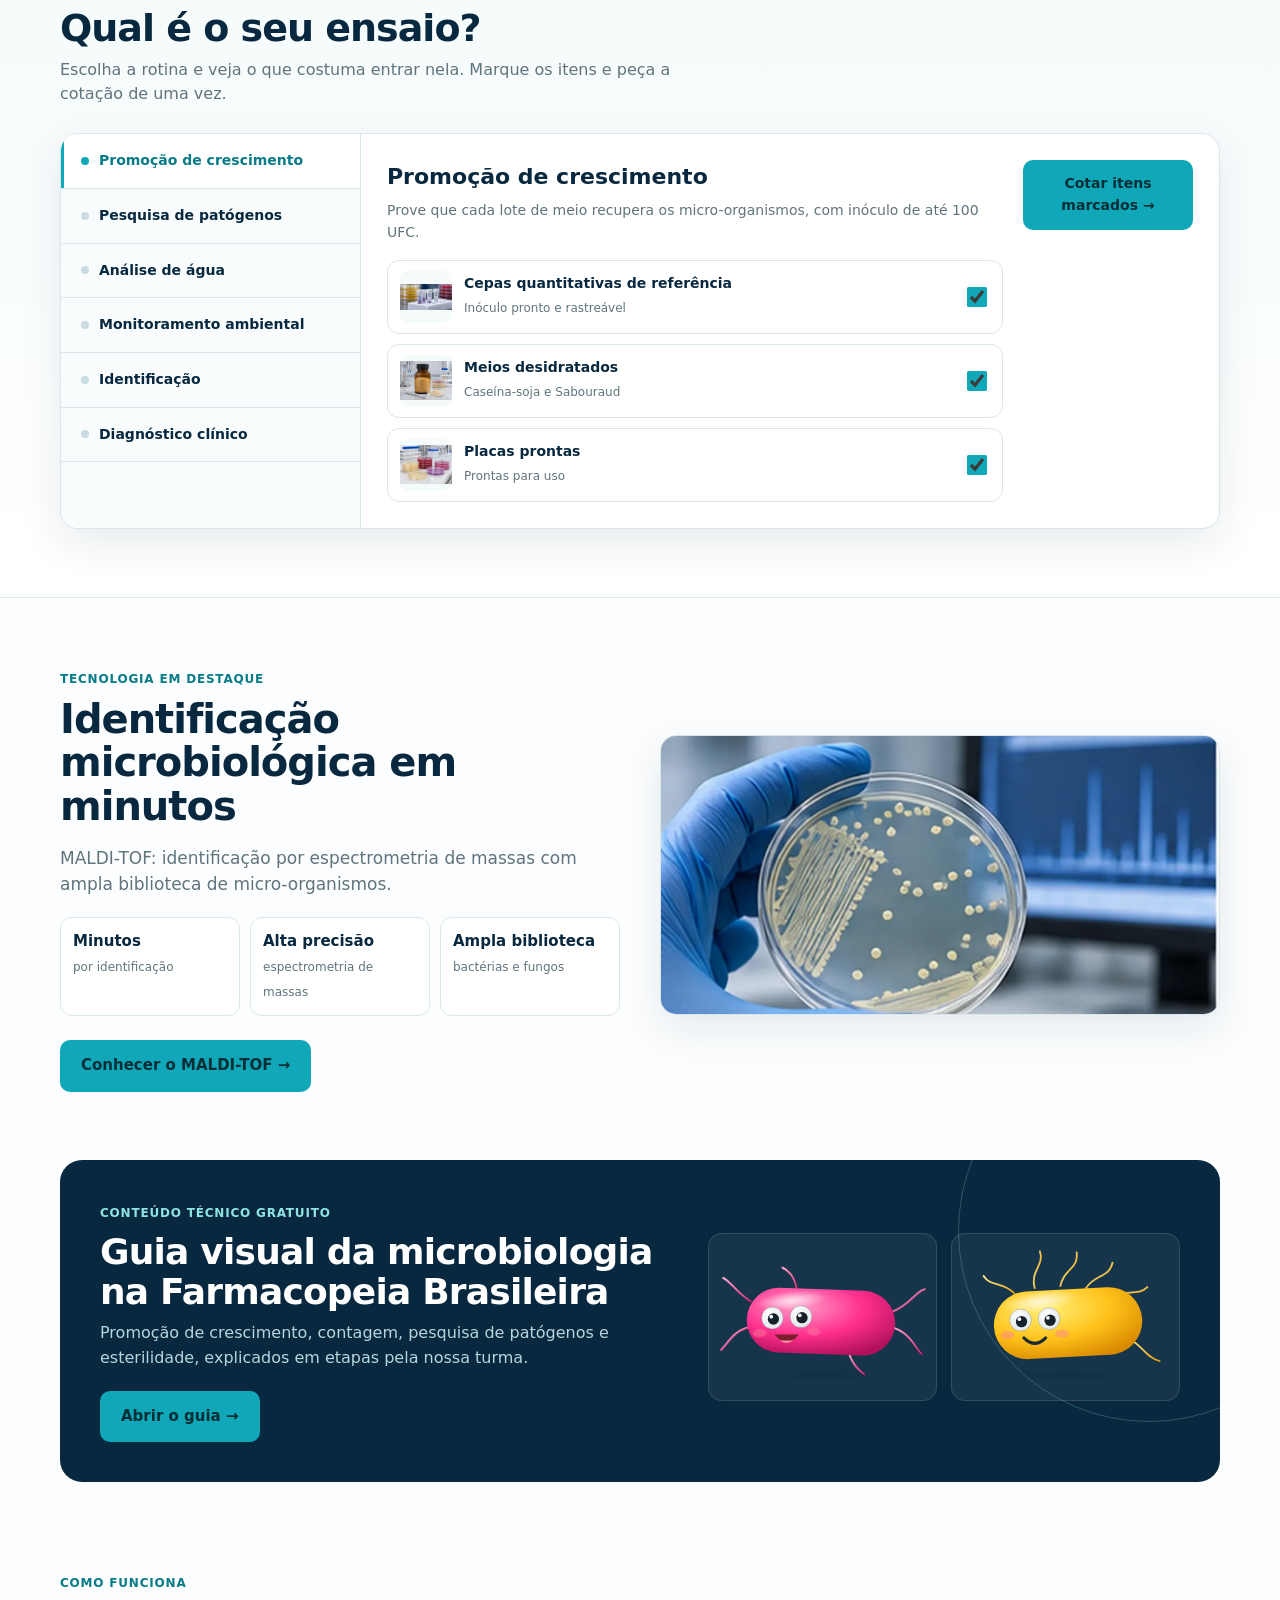
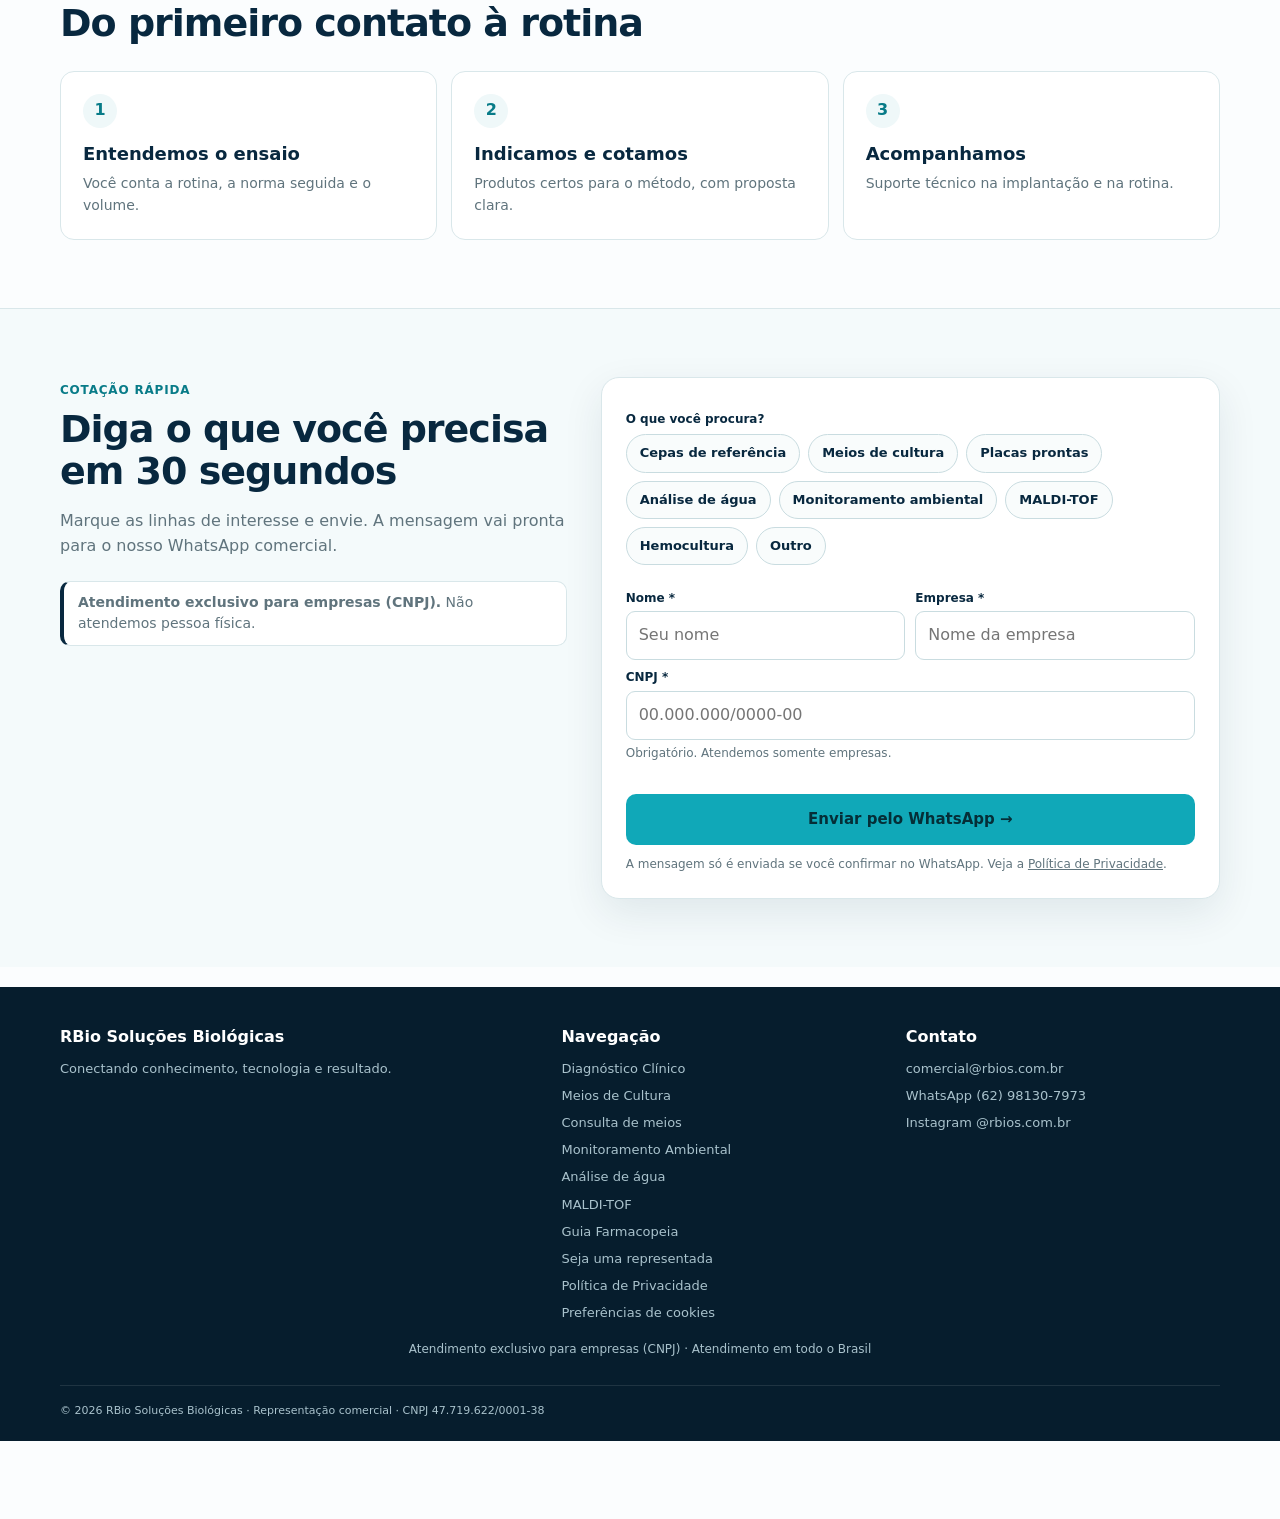
==== commit e46f8bd3: "Atualiza Instagram para @rbios.com.br Co-Authored-By: Claude Opus 5.5 <noreply@anthropic.com> Claude" ====
--- a/index.html
+++ b/index.html
@@ -263,7 +263,7 @@
 </section>
 </main>
 
-<footer><div class="container footer-grid"><div><div class="footer-title">RBio Soluções Biológicas</div><div style="font-size:13px">Conectando conhecimento, tecnologia e resultado.</div></div><div><div class="footer-title">Navegação</div><a href="diagnostico-clinico.html">Diagnóstico Clínico</a><a href="meios-de-cultura.html">Meios de Cultura</a><a href="consulta-meios.html">Consulta de meios</a><a href="monitoramento-ambiental.html">Monitoramento Ambiental</a><a href="analise-de-agua.html">Análise de água</a><a href="maldi.html">MALDI-TOF</a><a href="farmacopeia.html">Guia Farmacopeia</a><a href="parcerias.html">Seja uma representada</a><a href="politica-de-privacidade.html">Política de Privacidade</a><a href="politica-de-privacidade.html#cookies" data-cookie-prefs>Preferências de cookies</a></div><div><div class="footer-title">Contato</div><a href="mailto:comercial@rbios.com.br">comercial@rbios.com.br</a><a href="https://wa.me/5562981307973" target="_blank" rel="noopener">WhatsApp (62) 98130-7973</a><a href="https://www.instagram.com/rbio.micro/" target="_blank" rel="noopener">Instagram @rbio.micro</a></div></div><div class="container" style="font-size:12px;text-align:center;margin-top:10px">Atendimento exclusivo para empresas (CNPJ) · Atendimento em todo o Brasil</div><div class="container copyright">© 2026 RBio Soluções Biológicas · Representação comercial · CNPJ 47.719.622/0001-38</div></footer>
+<footer><div class="container footer-grid"><div><div class="footer-title">RBio Soluções Biológicas</div><div style="font-size:13px">Conectando conhecimento, tecnologia e resultado.</div></div><div><div class="footer-title">Navegação</div><a href="diagnostico-clinico.html">Diagnóstico Clínico</a><a href="meios-de-cultura.html">Meios de Cultura</a><a href="consulta-meios.html">Consulta de meios</a><a href="monitoramento-ambiental.html">Monitoramento Ambiental</a><a href="analise-de-agua.html">Análise de água</a><a href="maldi.html">MALDI-TOF</a><a href="farmacopeia.html">Guia Farmacopeia</a><a href="parcerias.html">Seja uma representada</a><a href="politica-de-privacidade.html">Política de Privacidade</a><a href="politica-de-privacidade.html#cookies" data-cookie-prefs>Preferências de cookies</a></div><div><div class="footer-title">Contato</div><a href="mailto:comercial@rbios.com.br">comercial@rbios.com.br</a><a href="https://wa.me/5562981307973" target="_blank" rel="noopener">WhatsApp (62) 98130-7973</a><a href="https://www.instagram.com/rbios.com.br/" target="_blank" rel="noopener">Instagram @rbios.com.br</a></div></div><div class="container" style="font-size:12px;text-align:center;margin-top:10px">Atendimento exclusivo para empresas (CNPJ) · Atendimento em todo o Brasil</div><div class="container copyright">© 2026 RBio Soluções Biológicas · Representação comercial · CNPJ 47.719.622/0001-38</div></footer>
 <script src="turma-viva.js" defer></script>
 
 <script>
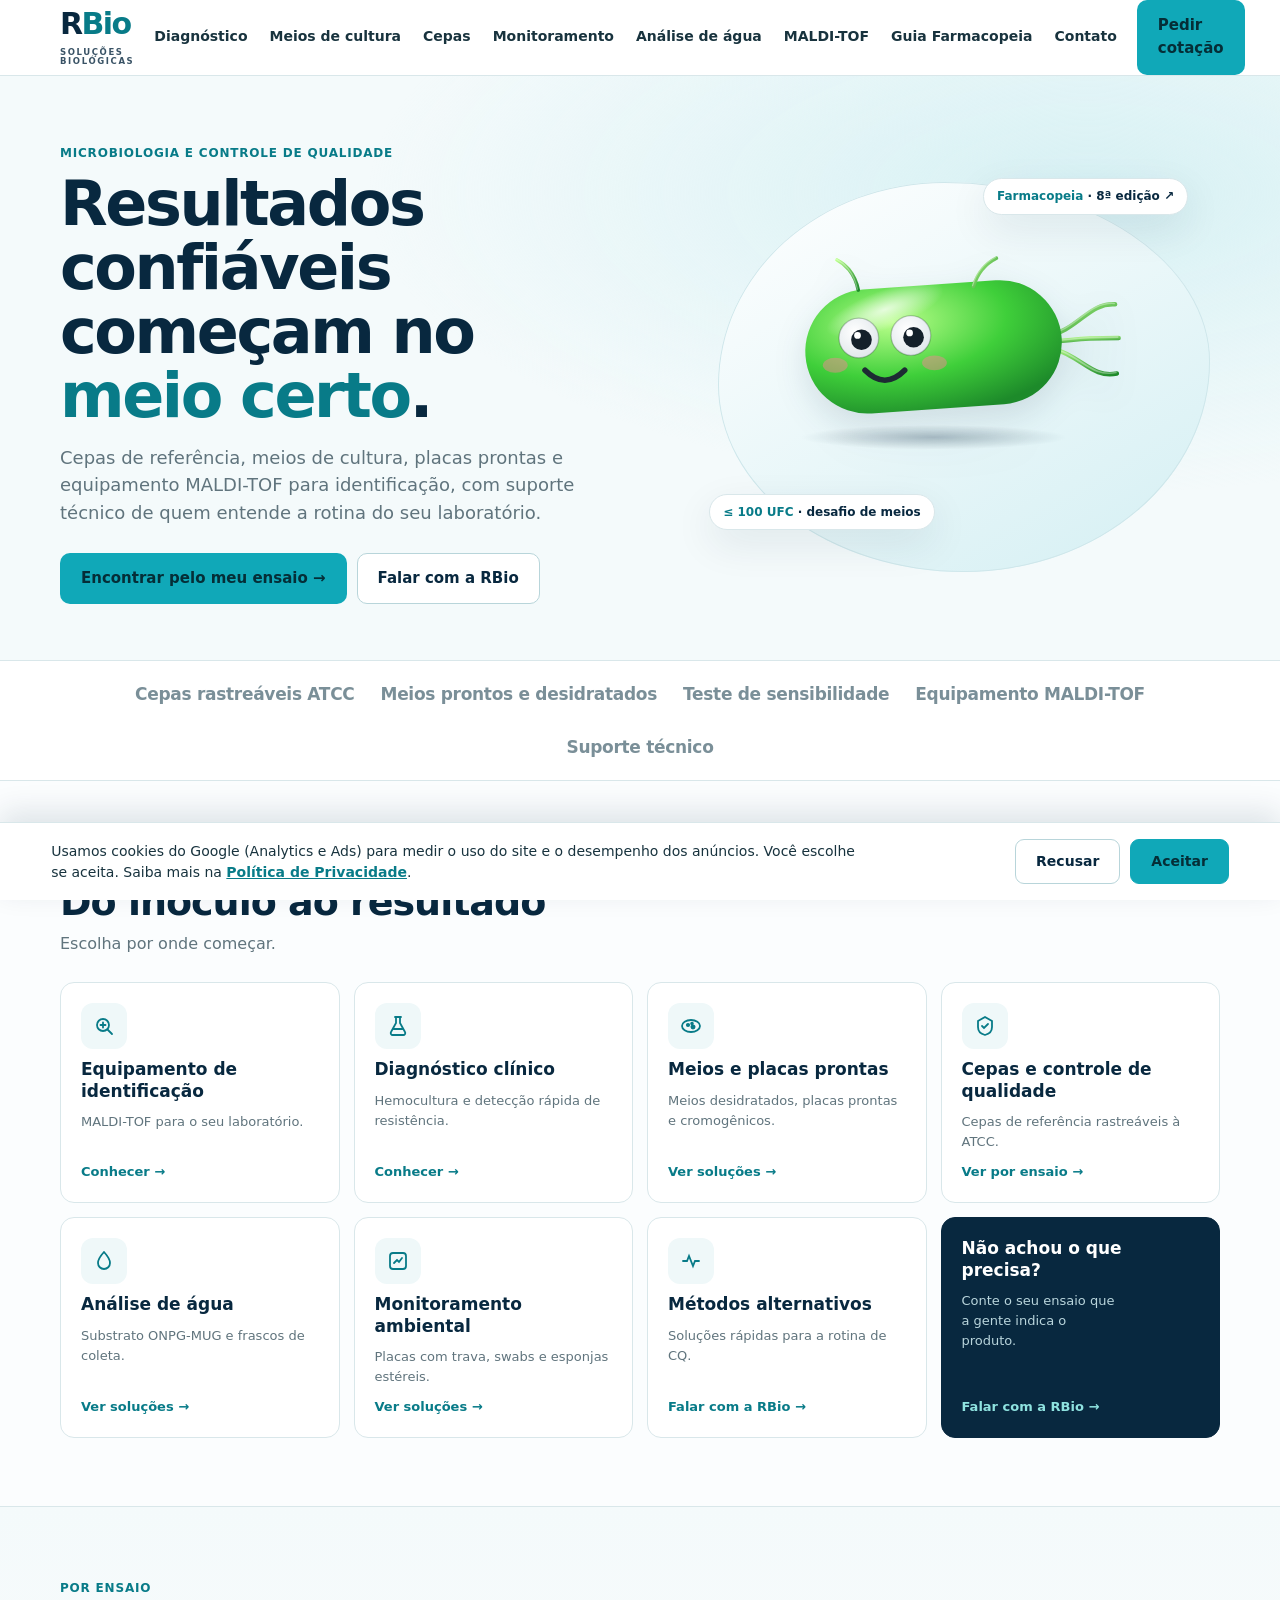
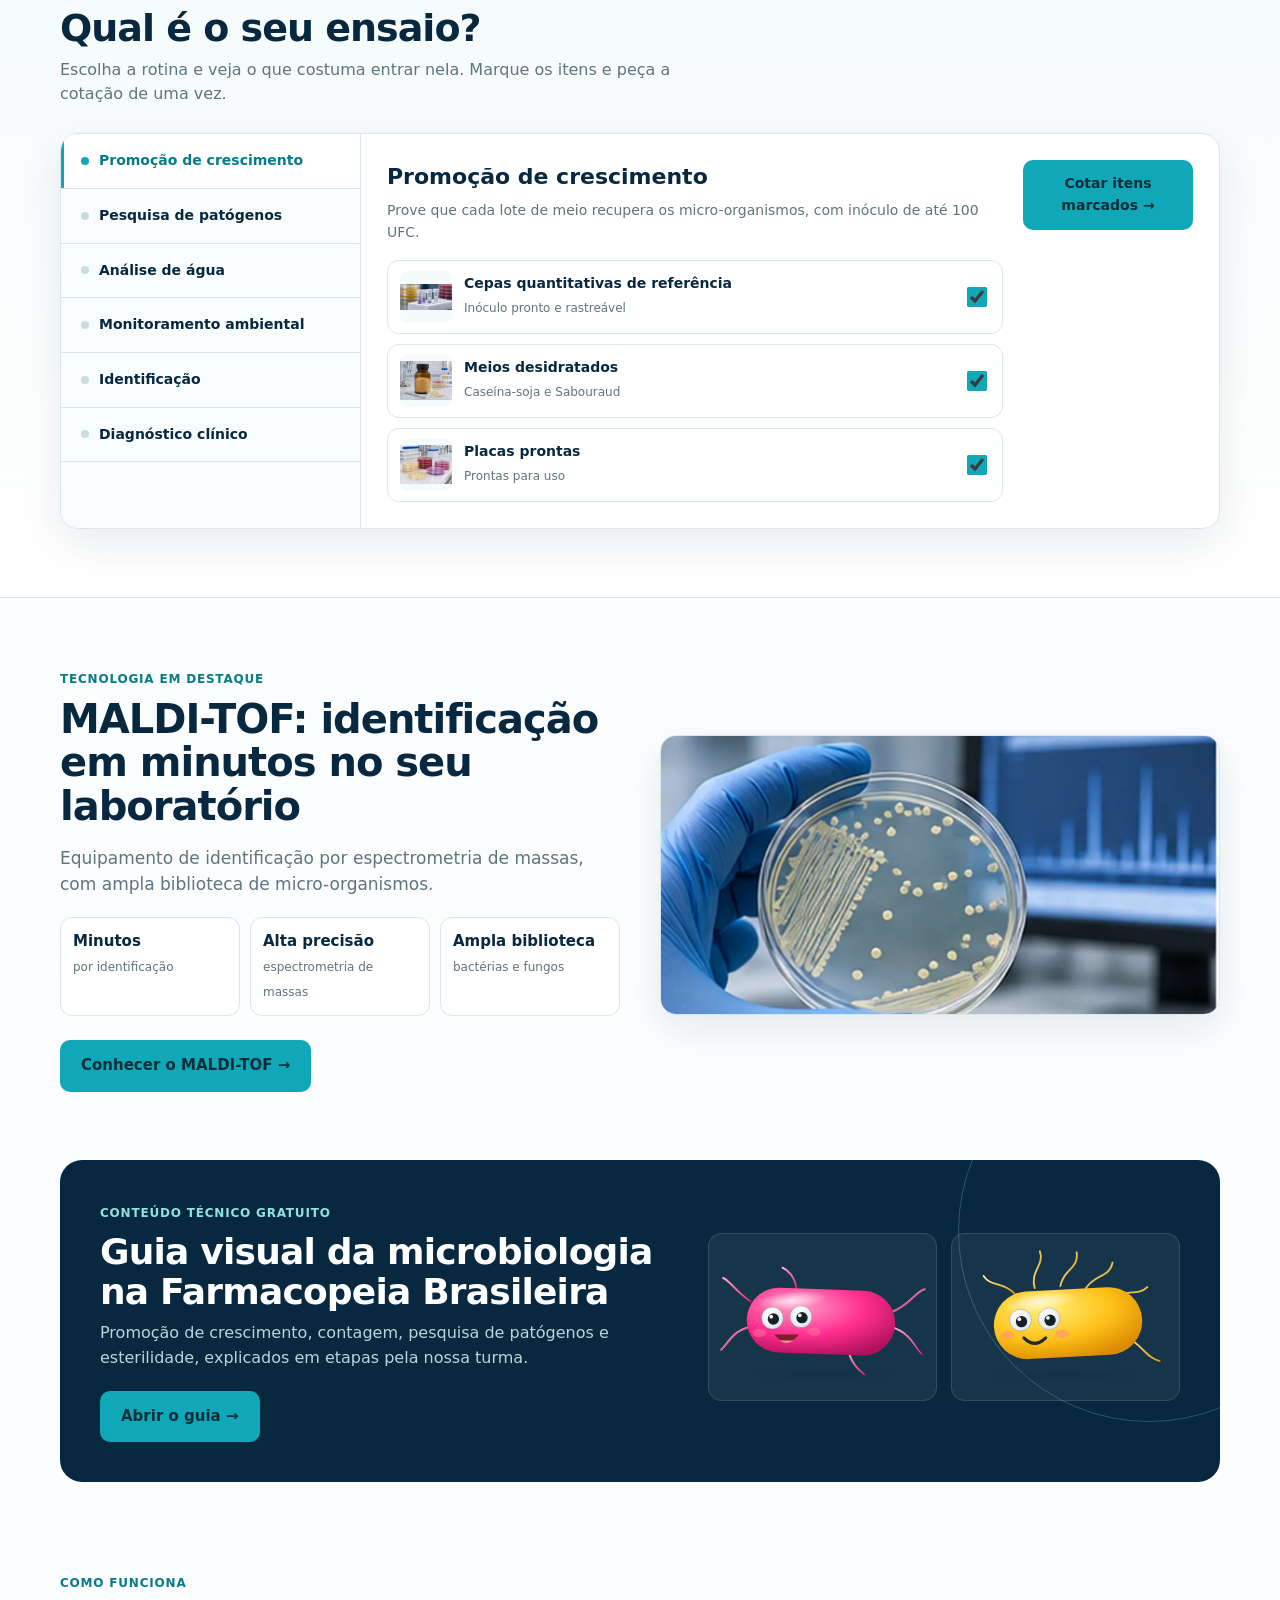
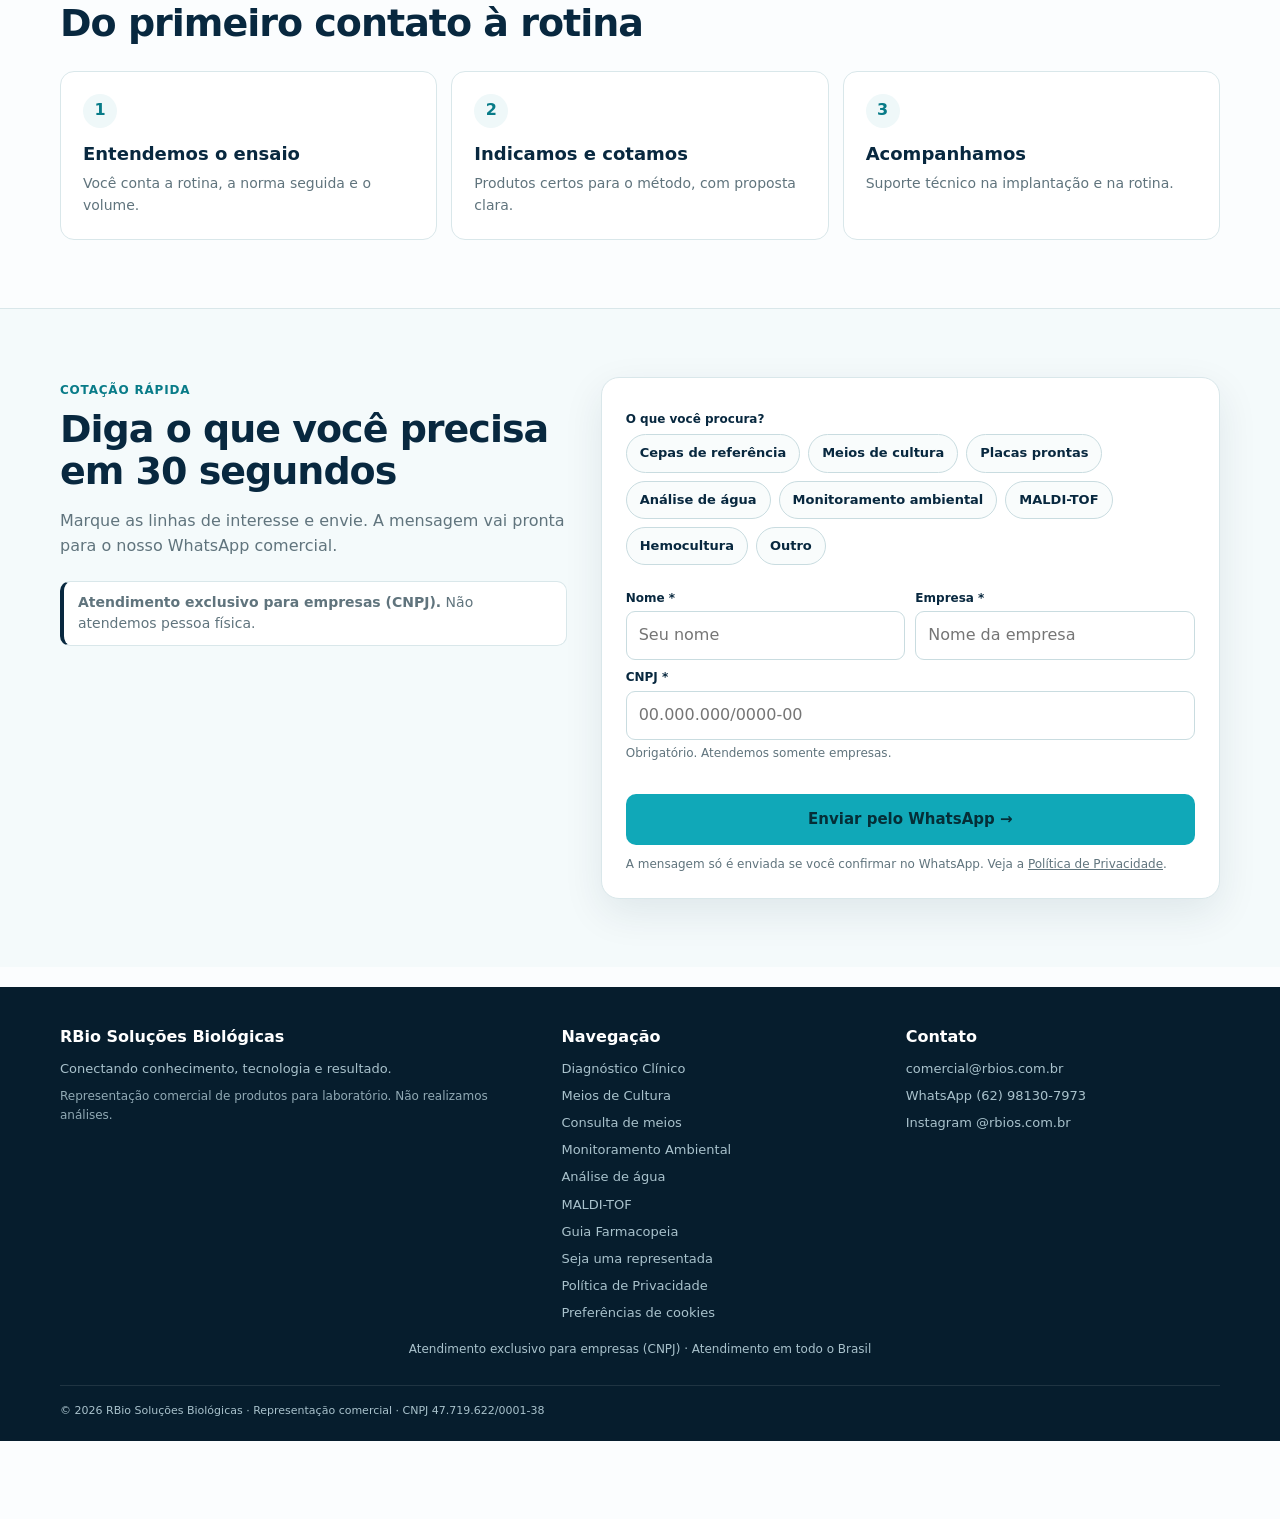
==== commit 0b9d6474: "Deixa claro que a RBio fornece equipamentos e insumos e não realiza análises/identificações Co-Autho" ====
--- a/index.html
+++ b/index.html
@@ -162,7 +162,7 @@
 <div>
 <span class="eyebrow">Microbiologia e controle de qualidade</span>
 <h1>Resultados confiáveis começam no <em>meio certo</em>.</h1>
-<p>Cepas de referência, meios de cultura, placas prontas e identificação por MALDI-TOF, com suporte técnico de quem entende a rotina do seu laboratório.</p>
+<p>Cepas de referência, meios de cultura, placas prontas e equipamento MALDI-TOF para identificação, com suporte técnico de quem entende a rotina do seu laboratório.</p>
 <div class="actions"><a class="btn btn-primary" href="#ensaio">Encontrar pelo meu ensaio →</a><a class="btn btn-outline" href="#contato">Falar com a RBio</a></div>
 </div>
 <div class="stage">
@@ -174,13 +174,13 @@
 </div>
 </section>
 
-<div class="brands"><div class="container"><span class="brand-chip">Cepas rastreáveis ATCC</span><span class="brand-chip">Meios prontos e desidratados</span><span class="brand-chip">Teste de sensibilidade</span><span class="brand-chip">Identificação por MALDI-TOF</span><span class="brand-chip">Suporte técnico</span></div></div>
+<div class="brands"><div class="container"><span class="brand-chip">Cepas rastreáveis ATCC</span><span class="brand-chip">Meios prontos e desidratados</span><span class="brand-chip">Teste de sensibilidade</span><span class="brand-chip">Equipamento MALDI-TOF</span><span class="brand-chip">Suporte técnico</span></div></div>
 
 <section id="solucoes">
 <div class="container rel">
 <div class="head"><span class="eyebrow">Soluções</span><h2>Do inóculo ao resultado</h2><p>Escolha por onde começar.</p></div>
 <div class="grid4">
-<a class="card" href="maldi.html"><span class="ico"><svg viewBox="0 0 24 24" fill="none" stroke="currentColor" stroke-width="1.8" stroke-linecap="round"><circle cx="11" cy="11" r="6"/><path d="M20 20l-4.5-4.5M8.5 11h5M11 8.5v5"/></svg></span><h3>Identificação microbiológica</h3><p>MALDI-TOF: identificação em minutos.</p><span class="go">Conhecer →</span></a>
+<a class="card" href="maldi.html"><span class="ico"><svg viewBox="0 0 24 24" fill="none" stroke="currentColor" stroke-width="1.8" stroke-linecap="round"><circle cx="11" cy="11" r="6"/><path d="M20 20l-4.5-4.5M8.5 11h5M11 8.5v5"/></svg></span><h3>Equipamento de identificação</h3><p>MALDI-TOF para o seu laboratório.</p><span class="go">Conhecer →</span></a>
 <a class="card" href="diagnostico-clinico.html"><span class="ico"><svg viewBox="0 0 24 24" fill="none" stroke="currentColor" stroke-width="1.8" stroke-linecap="round"><path d="M9 3h6M10 3v6l-5 9a2 2 0 0 0 2 3h10a2 2 0 0 0 2-3l-5-9V3"/><path d="M7.5 15h9"/></svg></span><h3>Diagnóstico clínico</h3><p>Hemocultura e detecção rápida de resistência.</p><span class="go">Conhecer →</span></a>
 <a class="card" href="meios-de-cultura.html"><span class="ico"><svg viewBox="0 0 24 24" fill="none" stroke="currentColor" stroke-width="1.8"><ellipse cx="12" cy="12" rx="9" ry="6"/><circle cx="9" cy="11" r="1.2" fill="currentColor"/><circle cx="14" cy="13" r="1.6" fill="currentColor"/><circle cx="13" cy="9.5" r=".9" fill="currentColor"/></svg></span><h3>Meios e placas prontas</h3><p>Meios desidratados, placas prontas e cromogênicos.</p><span class="go">Ver soluções →</span></a>
 <a class="card" href="#ensaio"><span class="ico"><svg viewBox="0 0 24 24" fill="none" stroke="currentColor" stroke-width="1.8" stroke-linecap="round"><path d="M12 3l7 4v6c0 4-3 7-7 8-4-1-7-4-7-8V7z"/><path d="M9 12l2 2 4-4"/></svg></span><h3>Cepas e controle de qualidade</h3><p>Cepas de referência rastreáveis à ATCC.</p><span class="go">Ver por ensaio →</span></a>
@@ -206,8 +206,8 @@
 <div class="container feature">
 <div>
 <span class="eyebrow">Tecnologia em destaque</span>
-<h2>Identificação microbiológica em minutos</h2>
-<p>MALDI-TOF: identificação por espectrometria de massas com ampla biblioteca de micro-organismos.</p>
+<h2>MALDI-TOF: identificação em minutos no seu laboratório</h2>
+<p>Equipamento de identificação por espectrometria de massas, com ampla biblioteca de micro-organismos.</p>
 <div class="stats"><div class="stat"><b>Minutos</b><span>por identificação</span></div><div class="stat"><b>Alta precisão</b><span>espectrometria de massas</span></div><div class="stat"><b>Ampla biblioteca</b><span>bactérias e fungos</span></div></div>
 <a class="btn btn-primary" href="maldi.html">Conhecer o MALDI-TOF →</a>
 </div>
@@ -263,7 +263,7 @@
 </section>
 </main>
 
-<footer><div class="container footer-grid"><div><div class="footer-title">RBio Soluções Biológicas</div><div style="font-size:13px">Conectando conhecimento, tecnologia e resultado.</div></div><div><div class="footer-title">Navegação</div><a href="diagnostico-clinico.html">Diagnóstico Clínico</a><a href="meios-de-cultura.html">Meios de Cultura</a><a href="consulta-meios.html">Consulta de meios</a><a href="monitoramento-ambiental.html">Monitoramento Ambiental</a><a href="analise-de-agua.html">Análise de água</a><a href="maldi.html">MALDI-TOF</a><a href="farmacopeia.html">Guia Farmacopeia</a><a href="parcerias.html">Seja uma representada</a><a href="politica-de-privacidade.html">Política de Privacidade</a><a href="politica-de-privacidade.html#cookies" data-cookie-prefs>Preferências de cookies</a></div><div><div class="footer-title">Contato</div><a href="mailto:comercial@rbios.com.br">comercial@rbios.com.br</a><a href="https://wa.me/5562981307973" target="_blank" rel="noopener">WhatsApp (62) 98130-7973</a><a href="https://www.instagram.com/rbios.com.br/" target="_blank" rel="noopener">Instagram @rbios.com.br</a></div></div><div class="container" style="font-size:12px;text-align:center;margin-top:10px">Atendimento exclusivo para empresas (CNPJ) · Atendimento em todo o Brasil</div><div class="container copyright">© 2026 RBio Soluções Biológicas · Representação comercial · CNPJ 47.719.622/0001-38</div></footer>
+<footer><div class="container footer-grid"><div><div class="footer-title">RBio Soluções Biológicas</div><div style="font-size:13px">Conectando conhecimento, tecnologia e resultado.</div><div style="font-size:12px;margin-top:8px;opacity:.85">Representação comercial de produtos para laboratório. Não realizamos análises.</div></div><div><div class="footer-title">Navegação</div><a href="diagnostico-clinico.html">Diagnóstico Clínico</a><a href="meios-de-cultura.html">Meios de Cultura</a><a href="consulta-meios.html">Consulta de meios</a><a href="monitoramento-ambiental.html">Monitoramento Ambiental</a><a href="analise-de-agua.html">Análise de água</a><a href="maldi.html">MALDI-TOF</a><a href="farmacopeia.html">Guia Farmacopeia</a><a href="parcerias.html">Seja uma representada</a><a href="politica-de-privacidade.html">Política de Privacidade</a><a href="politica-de-privacidade.html#cookies" data-cookie-prefs>Preferências de cookies</a></div><div><div class="footer-title">Contato</div><a href="mailto:comercial@rbios.com.br">comercial@rbios.com.br</a><a href="https://wa.me/5562981307973" target="_blank" rel="noopener">WhatsApp (62) 98130-7973</a><a href="https://www.instagram.com/rbios.com.br/" target="_blank" rel="noopener">Instagram @rbios.com.br</a></div></div><div class="container" style="font-size:12px;text-align:center;margin-top:10px">Atendimento exclusivo para empresas (CNPJ) · Atendimento em todo o Brasil</div><div class="container copyright">© 2026 RBio Soluções Biológicas · Representação comercial · CNPJ 47.719.622/0001-38</div></footer>
 <script src="turma-viva.js" defer></script>
 
 <script>
@@ -274,7 +274,7 @@
 {k:'Pesquisa de patógenos',d:'Meios seletivos e controles positivos para E. coli, Salmonella, P. aeruginosa e S. aureus.',m:'ecoli',i:[['Meios seletivos desidratados','MacConkey, manitol, cetrimida, EEB Mossel','img/meios-seletivos.webp'],['Meios cromogênicos','Leitura mais rápida','img/meios-cromogenicos.webp'],['Cepas de controle','Controle positivo e negativo','img/cepas-referencia-controle.webp']]},
 {k:'Análise de água',d:'Coliformes totais e E. coli por substrato cromogênico e coleta correta da amostra.',m:'giardia',i:[['Substrato ONPG-MUG','Coliformes totais e E. coli','img/meios-cromogenicos.webp'],['Frascos de coleta','Com ou sem tiossulfato','img/frasco-amostra-agua.webp'],['Suplemento MUG','Para métodos em placa','img/suplementos-microbiologicos.webp']]},
 {k:'Monitoramento ambiental',d:'Superfícies, ar e pessoas, com placas que não abrem no transporte.',m:'aspergillus',i:[['Placas com trava','Segurança no transporte','img/placas-com-trava.webp'],['Placas de monitoramento','Contato e sedimentação','img/placas-monitoramento-ambiental.webp'],['Swab SRK 922C','Coleta de superfície','img/swab-srk-922c-copan.webp']]},
-{k:'Identificação',d:'Identificação microbiológica rápida por espectrometria de massas.',m:'pseudomonas',i:[['MALDI-TOF','Identificação em minutos','img/identificacao-microbiana.webp'],['Placas prontas','Consumíveis para a rotina','img/meios-cultura-prontos.webp']]},
+{k:'Identificação',d:'Equipamento para identificação microbiológica por espectrometria de massas.',m:'pseudomonas',i:[['MALDI-TOF','Equipamento de identificação','img/identificacao-microbiana.webp'],['Placas prontas','Consumíveis para a rotina','img/meios-cultura-prontos.webp']]},
 {k:'Diagnóstico clínico',d:'Hemocultura e detecção rápida de carbapenemases.',m:'salmonella',i:[['Frascos de hemocultura','Aeróbios e anaeróbios','img/hemocultura-laboratorio.webp'],['NG-Test CARBA 5','Detecção rápida de resistência','img/ng-test-carba5.webp']]}
 ];
 var tabs=document.getElementById('tabs'),panel=document.getElementById('panel');
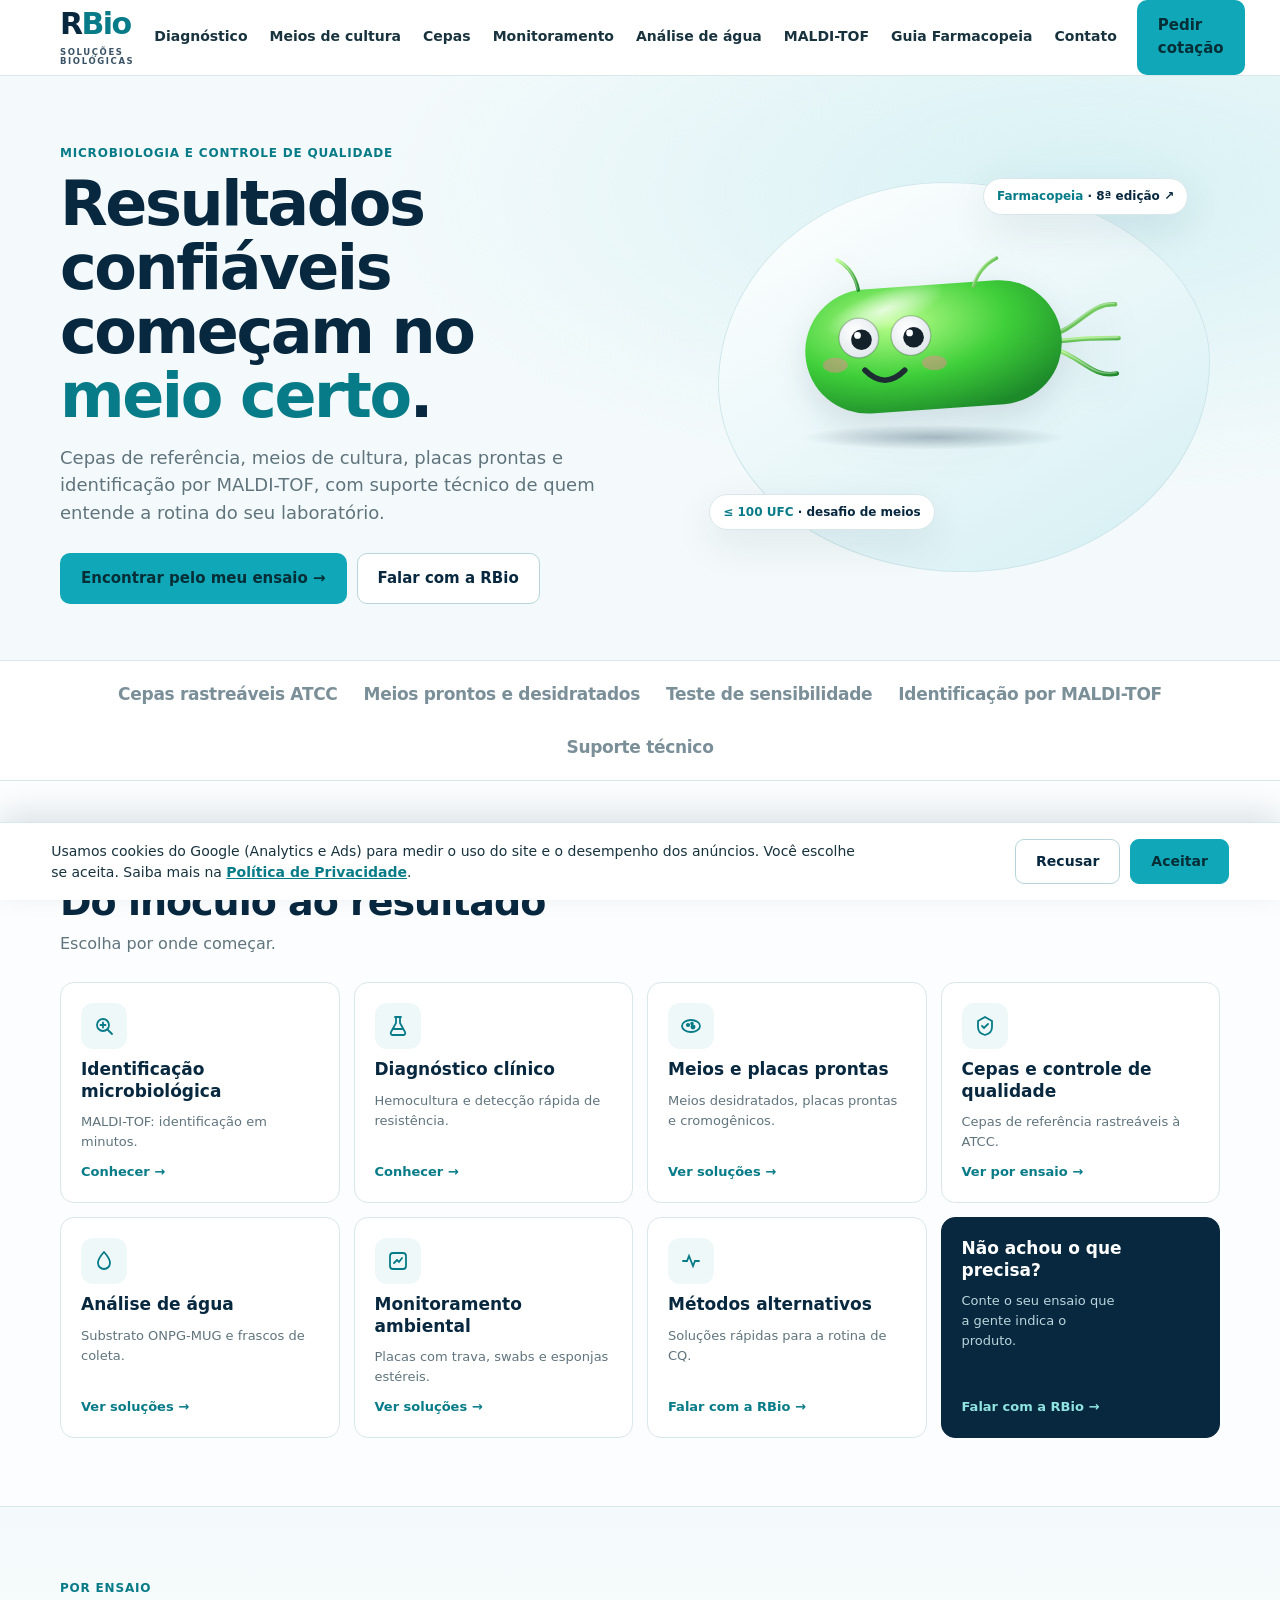
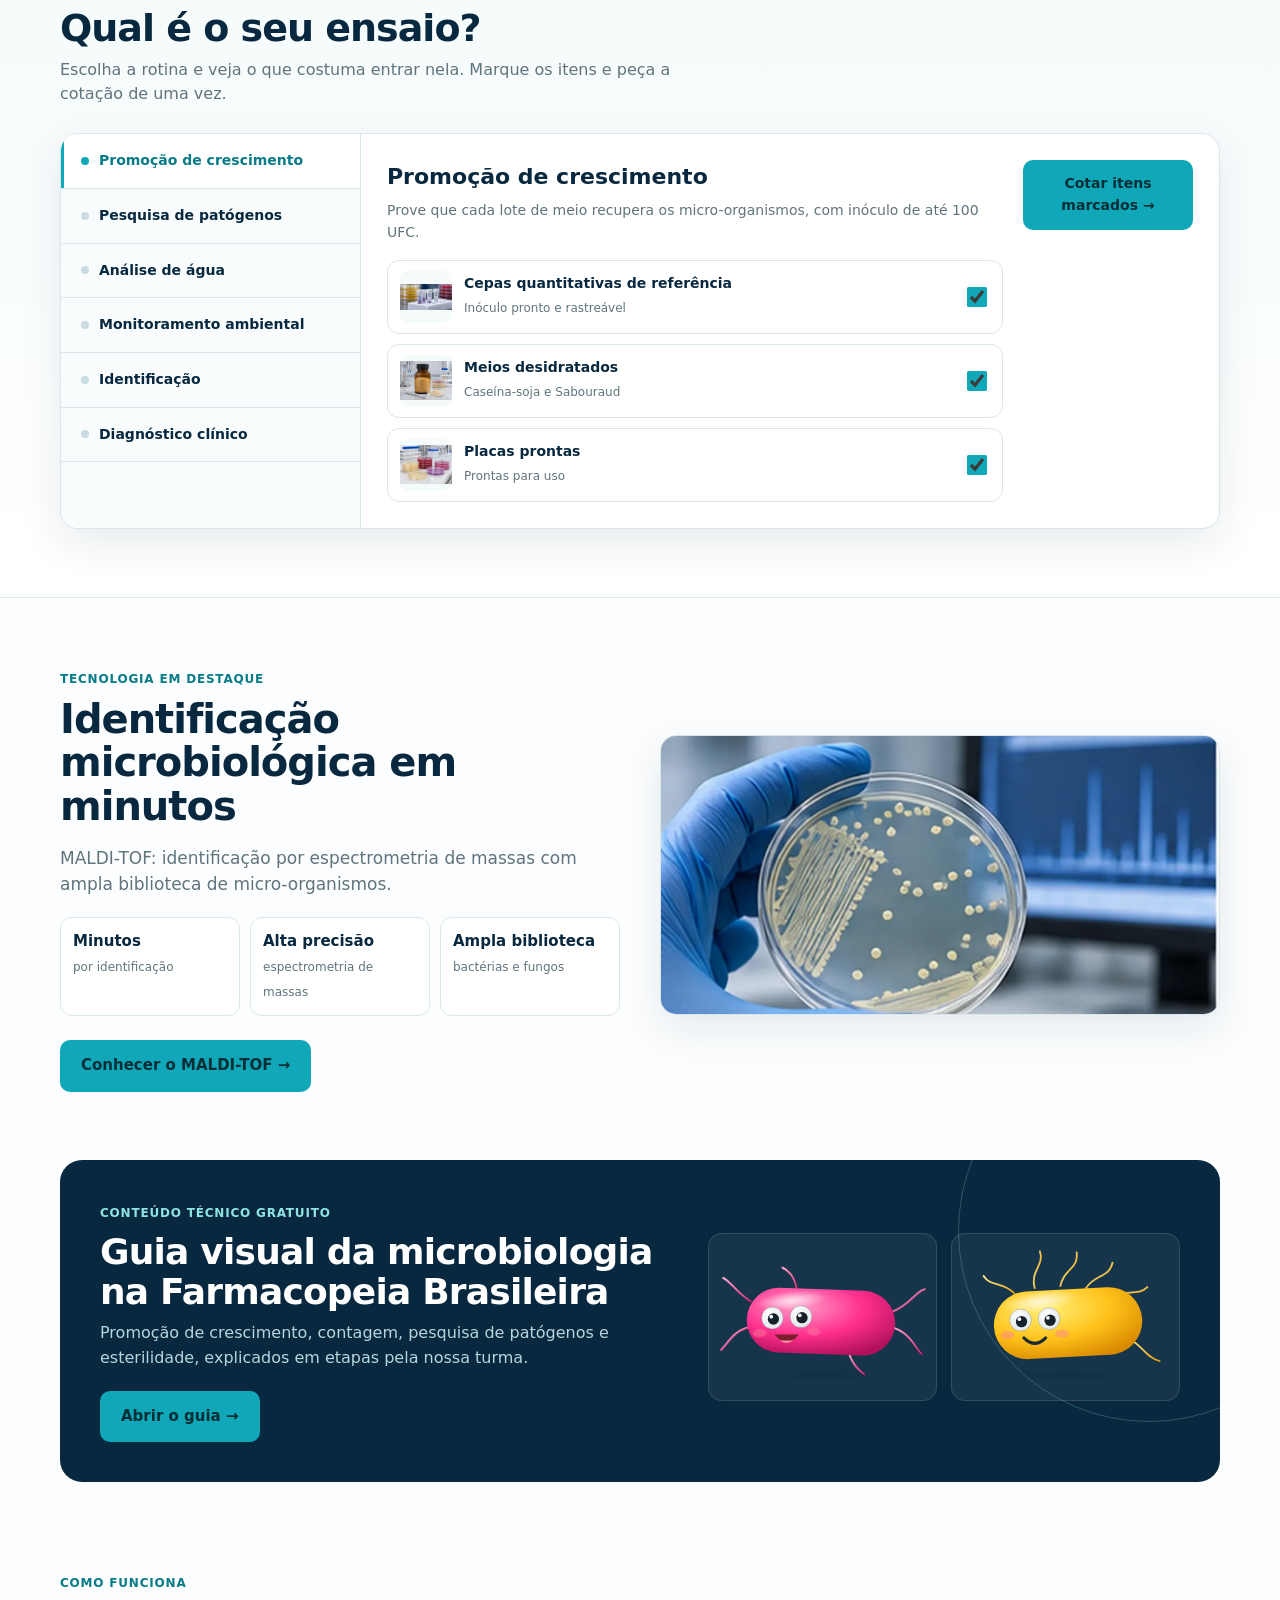
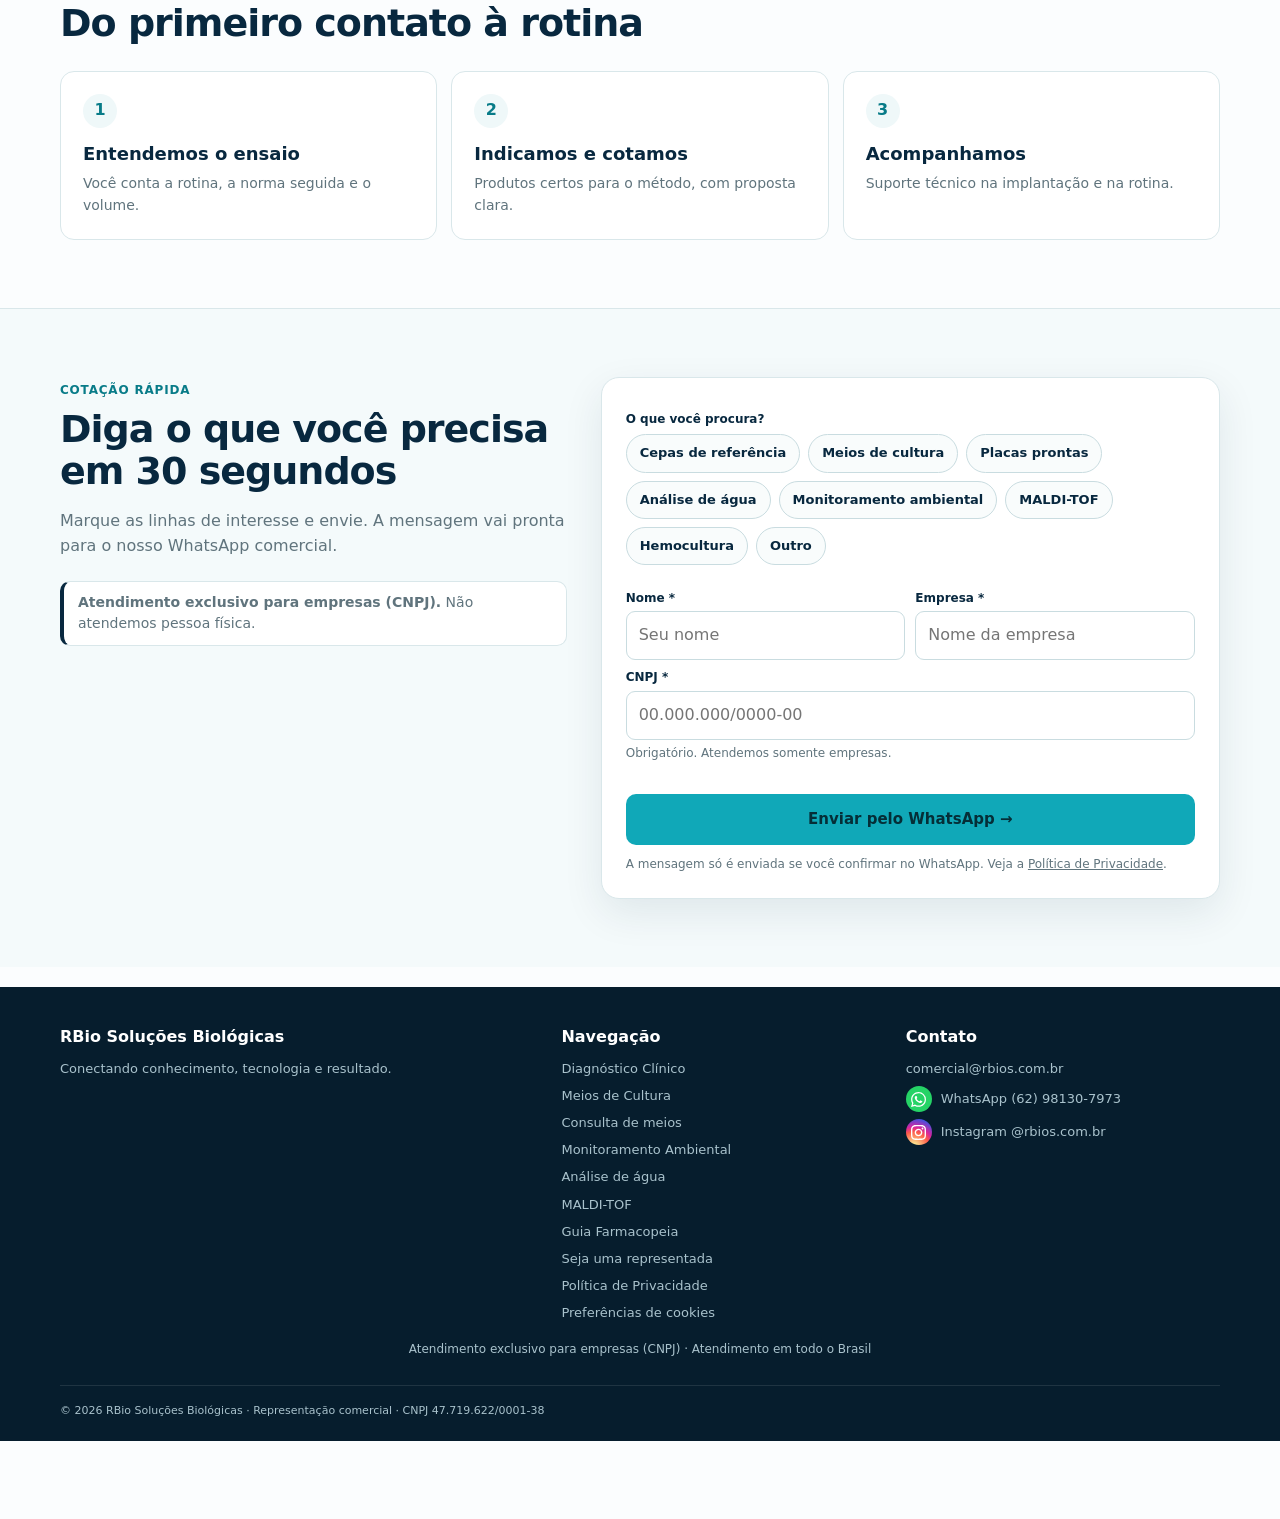
==== commit 83303740: "Adiciona ícones oficiais do WhatsApp e Instagram no rodapé e botão flutuante Co-Authored-By: Claude " ====
--- a/index.html
+++ b/index.html
@@ -144,7 +144,7 @@
 .menu a{white-space:nowrap}
 @media(max-width:1180px){.menu,.nav>.btn{display:none}.menu-toggle{display:block}}
 </style>
-</head>
+<style id="social-icons">footer a.social-link{display:flex;align-items:center;gap:9px}.social-badge{width:26px;height:26px;border-radius:50%;display:grid;place-items:center;flex:none;color:#fff}.social-badge svg{width:15px;height:15px;fill:currentColor}.social-badge.wa{background:#25d366}.social-badge.ig{background:radial-gradient(circle at 30% 107%,#fdf497 0%,#fdf497 5%,#fd5949 45%,#d6249f 60%,#285aeb 90%)}footer a.social-link:hover .social-badge{filter:brightness(1.08)}a.whatsapp svg{width:28px;height:28px;fill:#fff;stroke:none}</style></head>
 <body>
 <header class="header">
 <div class="container nav">
@@ -162,7 +162,7 @@
 <div>
 <span class="eyebrow">Microbiologia e controle de qualidade</span>
 <h1>Resultados confiáveis começam no <em>meio certo</em>.</h1>
-<p>Cepas de referência, meios de cultura, placas prontas e equipamento MALDI-TOF para identificação, com suporte técnico de quem entende a rotina do seu laboratório.</p>
+<p>Cepas de referência, meios de cultura, placas prontas e identificação por MALDI-TOF, com suporte técnico de quem entende a rotina do seu laboratório.</p>
 <div class="actions"><a class="btn btn-primary" href="#ensaio">Encontrar pelo meu ensaio →</a><a class="btn btn-outline" href="#contato">Falar com a RBio</a></div>
 </div>
 <div class="stage">
@@ -174,13 +174,13 @@
 </div>
 </section>
 
-<div class="brands"><div class="container"><span class="brand-chip">Cepas rastreáveis ATCC</span><span class="brand-chip">Meios prontos e desidratados</span><span class="brand-chip">Teste de sensibilidade</span><span class="brand-chip">Equipamento MALDI-TOF</span><span class="brand-chip">Suporte técnico</span></div></div>
+<div class="brands"><div class="container"><span class="brand-chip">Cepas rastreáveis ATCC</span><span class="brand-chip">Meios prontos e desidratados</span><span class="brand-chip">Teste de sensibilidade</span><span class="brand-chip">Identificação por MALDI-TOF</span><span class="brand-chip">Suporte técnico</span></div></div>
 
 <section id="solucoes">
 <div class="container rel">
 <div class="head"><span class="eyebrow">Soluções</span><h2>Do inóculo ao resultado</h2><p>Escolha por onde começar.</p></div>
 <div class="grid4">
-<a class="card" href="maldi.html"><span class="ico"><svg viewBox="0 0 24 24" fill="none" stroke="currentColor" stroke-width="1.8" stroke-linecap="round"><circle cx="11" cy="11" r="6"/><path d="M20 20l-4.5-4.5M8.5 11h5M11 8.5v5"/></svg></span><h3>Equipamento de identificação</h3><p>MALDI-TOF para o seu laboratório.</p><span class="go">Conhecer →</span></a>
+<a class="card" href="maldi.html"><span class="ico"><svg viewBox="0 0 24 24" fill="none" stroke="currentColor" stroke-width="1.8" stroke-linecap="round"><circle cx="11" cy="11" r="6"/><path d="M20 20l-4.5-4.5M8.5 11h5M11 8.5v5"/></svg></span><h3>Identificação microbiológica</h3><p>MALDI-TOF: identificação em minutos.</p><span class="go">Conhecer →</span></a>
 <a class="card" href="diagnostico-clinico.html"><span class="ico"><svg viewBox="0 0 24 24" fill="none" stroke="currentColor" stroke-width="1.8" stroke-linecap="round"><path d="M9 3h6M10 3v6l-5 9a2 2 0 0 0 2 3h10a2 2 0 0 0 2-3l-5-9V3"/><path d="M7.5 15h9"/></svg></span><h3>Diagnóstico clínico</h3><p>Hemocultura e detecção rápida de resistência.</p><span class="go">Conhecer →</span></a>
 <a class="card" href="meios-de-cultura.html"><span class="ico"><svg viewBox="0 0 24 24" fill="none" stroke="currentColor" stroke-width="1.8"><ellipse cx="12" cy="12" rx="9" ry="6"/><circle cx="9" cy="11" r="1.2" fill="currentColor"/><circle cx="14" cy="13" r="1.6" fill="currentColor"/><circle cx="13" cy="9.5" r=".9" fill="currentColor"/></svg></span><h3>Meios e placas prontas</h3><p>Meios desidratados, placas prontas e cromogênicos.</p><span class="go">Ver soluções →</span></a>
 <a class="card" href="#ensaio"><span class="ico"><svg viewBox="0 0 24 24" fill="none" stroke="currentColor" stroke-width="1.8" stroke-linecap="round"><path d="M12 3l7 4v6c0 4-3 7-7 8-4-1-7-4-7-8V7z"/><path d="M9 12l2 2 4-4"/></svg></span><h3>Cepas e controle de qualidade</h3><p>Cepas de referência rastreáveis à ATCC.</p><span class="go">Ver por ensaio →</span></a>
@@ -206,8 +206,8 @@
 <div class="container feature">
 <div>
 <span class="eyebrow">Tecnologia em destaque</span>
-<h2>MALDI-TOF: identificação em minutos no seu laboratório</h2>
-<p>Equipamento de identificação por espectrometria de massas, com ampla biblioteca de micro-organismos.</p>
+<h2>Identificação microbiológica em minutos</h2>
+<p>MALDI-TOF: identificação por espectrometria de massas com ampla biblioteca de micro-organismos.</p>
 <div class="stats"><div class="stat"><b>Minutos</b><span>por identificação</span></div><div class="stat"><b>Alta precisão</b><span>espectrometria de massas</span></div><div class="stat"><b>Ampla biblioteca</b><span>bactérias e fungos</span></div></div>
 <a class="btn btn-primary" href="maldi.html">Conhecer o MALDI-TOF →</a>
 </div>
@@ -263,7 +263,7 @@
 </section>
 </main>
 
-<footer><div class="container footer-grid"><div><div class="footer-title">RBio Soluções Biológicas</div><div style="font-size:13px">Conectando conhecimento, tecnologia e resultado.</div><div style="font-size:12px;margin-top:8px;opacity:.85">Representação comercial de produtos para laboratório. Não realizamos análises.</div></div><div><div class="footer-title">Navegação</div><a href="diagnostico-clinico.html">Diagnóstico Clínico</a><a href="meios-de-cultura.html">Meios de Cultura</a><a href="consulta-meios.html">Consulta de meios</a><a href="monitoramento-ambiental.html">Monitoramento Ambiental</a><a href="analise-de-agua.html">Análise de água</a><a href="maldi.html">MALDI-TOF</a><a href="farmacopeia.html">Guia Farmacopeia</a><a href="parcerias.html">Seja uma representada</a><a href="politica-de-privacidade.html">Política de Privacidade</a><a href="politica-de-privacidade.html#cookies" data-cookie-prefs>Preferências de cookies</a></div><div><div class="footer-title">Contato</div><a href="mailto:comercial@rbios.com.br">comercial@rbios.com.br</a><a href="https://wa.me/5562981307973" target="_blank" rel="noopener">WhatsApp (62) 98130-7973</a><a href="https://www.instagram.com/rbios.com.br/" target="_blank" rel="noopener">Instagram @rbios.com.br</a></div></div><div class="container" style="font-size:12px;text-align:center;margin-top:10px">Atendimento exclusivo para empresas (CNPJ) · Atendimento em todo o Brasil</div><div class="container copyright">© 2026 RBio Soluções Biológicas · Representação comercial · CNPJ 47.719.622/0001-38</div></footer>
+<footer><div class="container footer-grid"><div><div class="footer-title">RBio Soluções Biológicas</div><div style="font-size:13px">Conectando conhecimento, tecnologia e resultado.</div></div><div><div class="footer-title">Navegação</div><a href="diagnostico-clinico.html">Diagnóstico Clínico</a><a href="meios-de-cultura.html">Meios de Cultura</a><a href="consulta-meios.html">Consulta de meios</a><a href="monitoramento-ambiental.html">Monitoramento Ambiental</a><a href="analise-de-agua.html">Análise de água</a><a href="maldi.html">MALDI-TOF</a><a href="farmacopeia.html">Guia Farmacopeia</a><a href="parcerias.html">Seja uma representada</a><a href="politica-de-privacidade.html">Política de Privacidade</a><a href="politica-de-privacidade.html#cookies" data-cookie-prefs>Preferências de cookies</a></div><div><div class="footer-title">Contato</div><a href="mailto:comercial@rbios.com.br">comercial@rbios.com.br</a><a class="social-link" href="https://wa.me/5562981307973" target="_blank" rel="noopener"><span class="social-badge wa" aria-hidden="true"><svg viewBox="0 0 24 24"><path d="M17.472 14.382c-.297-.149-1.758-.867-2.03-.967-.273-.099-.471-.148-.67.15-.197.297-.767.966-.94 1.164-.173.199-.347.223-.644.075-.297-.15-1.255-.463-2.39-1.475-.883-.788-1.48-1.761-1.653-2.059-.173-.297-.018-.458.13-.606.134-.133.298-.347.446-.52.149-.174.198-.298.298-.497.099-.198.05-.371-.025-.52-.075-.149-.669-1.612-.916-2.207-.242-.579-.487-.5-.669-.51-.173-.008-.371-.01-.57-.01-.198 0-.52.074-.792.372-.272.297-1.04 1.016-1.04 2.479 0 1.462 1.065 2.875 1.213 3.074.149.198 2.096 3.2 5.077 4.487.709.306 1.262.489 1.694.625.712.227 1.36.195 1.871.118.571-.085 1.758-.719 2.006-1.413.248-.694.248-1.289.173-1.413-.074-.124-.272-.198-.57-.347m-5.421 7.403h-.004a9.87 9.87 0 01-5.031-1.378l-.361-.214-3.741.982.998-3.648-.235-.374a9.86 9.86 0 01-1.51-5.26c.001-5.45 4.436-9.884 9.888-9.884 2.64 0 5.122 1.03 6.988 2.898a9.825 9.825 0 012.893 6.994c-.003 5.45-4.437 9.884-9.885 9.884m8.413-18.297A11.815 11.815 0 0012.05 0C5.495 0 .16 5.335.157 11.892c0 2.096.547 4.142 1.588 5.945L.057 24l6.305-1.654a11.882 11.882 0 005.683 1.448h.005c6.554 0 11.89-5.335 11.893-11.893a11.821 11.821 0 00-3.48-8.413Z"/></svg></span><span>WhatsApp (62) 98130-7973</span></a><a class="social-link" href="https://www.instagram.com/rbios.com.br/" target="_blank" rel="noopener"><span class="social-badge ig" aria-hidden="true"><svg viewBox="0 0 24 24"><path d="M7.0301.084c-1.2768.0602-2.1487.264-2.911.5634-.7888.3075-1.4575.72-2.1228 1.3877-.6652.6677-1.075 1.3368-1.3802 2.127-.2954.7638-.4956 1.6365-.552 2.914-.0564 1.2775-.0689 1.6882-.0626 4.947.0062 3.2586.0206 3.6671.0825 4.9473.061 1.2765.264 2.1482.5635 2.9107.308.7889.72 1.4573 1.388 2.1228.6679.6655 1.3365 1.0743 2.1285 1.38.7632.295 1.6361.4961 2.9134.552 1.2773.056 1.6884.069 4.9462.0627 3.2578-.0062 3.668-.0207 4.9478-.0814 1.28-.0607 2.147-.2652 2.9098-.5633.7889-.3086 1.4578-.72 2.1228-1.3881.665-.6682 1.0745-1.3378 1.3795-2.1284.2957-.7632.4966-1.636.552-2.9124.056-1.2809.0692-1.6898.063-4.948-.0063-3.2583-.021-3.6668-.0817-4.9465-.0607-1.2797-.264-2.1487-.5633-2.9117-.3084-.7889-.72-1.4568-1.3876-2.1228C21.2982 1.33 20.628.9208 19.8378.6165 19.074.321 18.2017.1197 16.9244.0645 15.6471.0093 15.236-.005 11.977.0014 8.718.0076 8.31.0215 7.0301.0839m.1402 21.6932c-1.17-.0509-1.8053-.2453-2.2287-.408-.5606-.216-.96-.4771-1.3819-.895-.422-.4178-.6811-.8186-.9-1.378-.1644-.4234-.3624-1.058-.4171-2.228-.0595-1.2645-.072-1.6442-.079-4.848-.007-3.2037.0053-3.583.0607-4.848.05-1.169.2456-1.805.408-2.2282.216-.5613.4762-.96.895-1.3816.4188-.4217.8184-.6814 1.3783-.9003.423-.1651 1.0575-.3614 2.227-.4171 1.2655-.06 1.6447-.072 4.848-.079 3.2033-.007 3.5835.005 4.8495.0608 1.169.0508 1.8053.2445 2.228.408.5608.216.96.4754 1.3816.895.4217.4194.6816.8176.9005 1.3787.1653.4217.3617 1.056.4169 2.2263.0602 1.2655.0739 1.645.0796 4.848.0058 3.203-.0055 3.5834-.061 4.848-.051 1.17-.245 1.8055-.408 2.2294-.216.5604-.4763.96-.8954 1.3814-.419.4215-.8181.6811-1.3783.9-.4224.1649-1.0577.3617-2.2262.4174-1.2656.0595-1.6448.072-4.8493.079-3.2045.007-3.5825-.006-4.848-.0608M16.953 5.5864A1.44 1.44 0 1 0 18.39 4.144a1.44 1.44 0 0 0-1.437 1.4424M5.8385 12.012c.0067 3.4032 2.7706 6.1557 6.173 6.1493 3.4026-.0065 6.157-2.7701 6.1506-6.1733-.0065-3.4032-2.771-6.1565-6.174-6.1498-3.403.0067-6.156 2.771-6.1496 6.1738M8 12.0077a4 4 0 1 1 4.008 3.9921A3.9996 3.9996 0 0 1 8 12.0077"/></svg></span><span>Instagram @rbios.com.br</span></a></div></div><div class="container" style="font-size:12px;text-align:center;margin-top:10px">Atendimento exclusivo para empresas (CNPJ) · Atendimento em todo o Brasil</div><div class="container copyright">© 2026 RBio Soluções Biológicas · Representação comercial · CNPJ 47.719.622/0001-38</div></footer>
 <script src="turma-viva.js" defer></script>
 
 <script>
@@ -274,7 +274,7 @@
 {k:'Pesquisa de patógenos',d:'Meios seletivos e controles positivos para E. coli, Salmonella, P. aeruginosa e S. aureus.',m:'ecoli',i:[['Meios seletivos desidratados','MacConkey, manitol, cetrimida, EEB Mossel','img/meios-seletivos.webp'],['Meios cromogênicos','Leitura mais rápida','img/meios-cromogenicos.webp'],['Cepas de controle','Controle positivo e negativo','img/cepas-referencia-controle.webp']]},
 {k:'Análise de água',d:'Coliformes totais e E. coli por substrato cromogênico e coleta correta da amostra.',m:'giardia',i:[['Substrato ONPG-MUG','Coliformes totais e E. coli','img/meios-cromogenicos.webp'],['Frascos de coleta','Com ou sem tiossulfato','img/frasco-amostra-agua.webp'],['Suplemento MUG','Para métodos em placa','img/suplementos-microbiologicos.webp']]},
 {k:'Monitoramento ambiental',d:'Superfícies, ar e pessoas, com placas que não abrem no transporte.',m:'aspergillus',i:[['Placas com trava','Segurança no transporte','img/placas-com-trava.webp'],['Placas de monitoramento','Contato e sedimentação','img/placas-monitoramento-ambiental.webp'],['Swab SRK 922C','Coleta de superfície','img/swab-srk-922c-copan.webp']]},
-{k:'Identificação',d:'Equipamento para identificação microbiológica por espectrometria de massas.',m:'pseudomonas',i:[['MALDI-TOF','Equipamento de identificação','img/identificacao-microbiana.webp'],['Placas prontas','Consumíveis para a rotina','img/meios-cultura-prontos.webp']]},
+{k:'Identificação',d:'Identificação microbiológica rápida por espectrometria de massas.',m:'pseudomonas',i:[['MALDI-TOF','Identificação em minutos','img/identificacao-microbiana.webp'],['Placas prontas','Consumíveis para a rotina','img/meios-cultura-prontos.webp']]},
 {k:'Diagnóstico clínico',d:'Hemocultura e detecção rápida de carbapenemases.',m:'salmonella',i:[['Frascos de hemocultura','Aeróbios e anaeróbios','img/hemocultura-laboratorio.webp'],['NG-Test CARBA 5','Detecção rápida de resistência','img/ng-test-carba5.webp']]}
 ];
 var tabs=document.getElementById('tabs'),panel=document.getElementById('panel');
